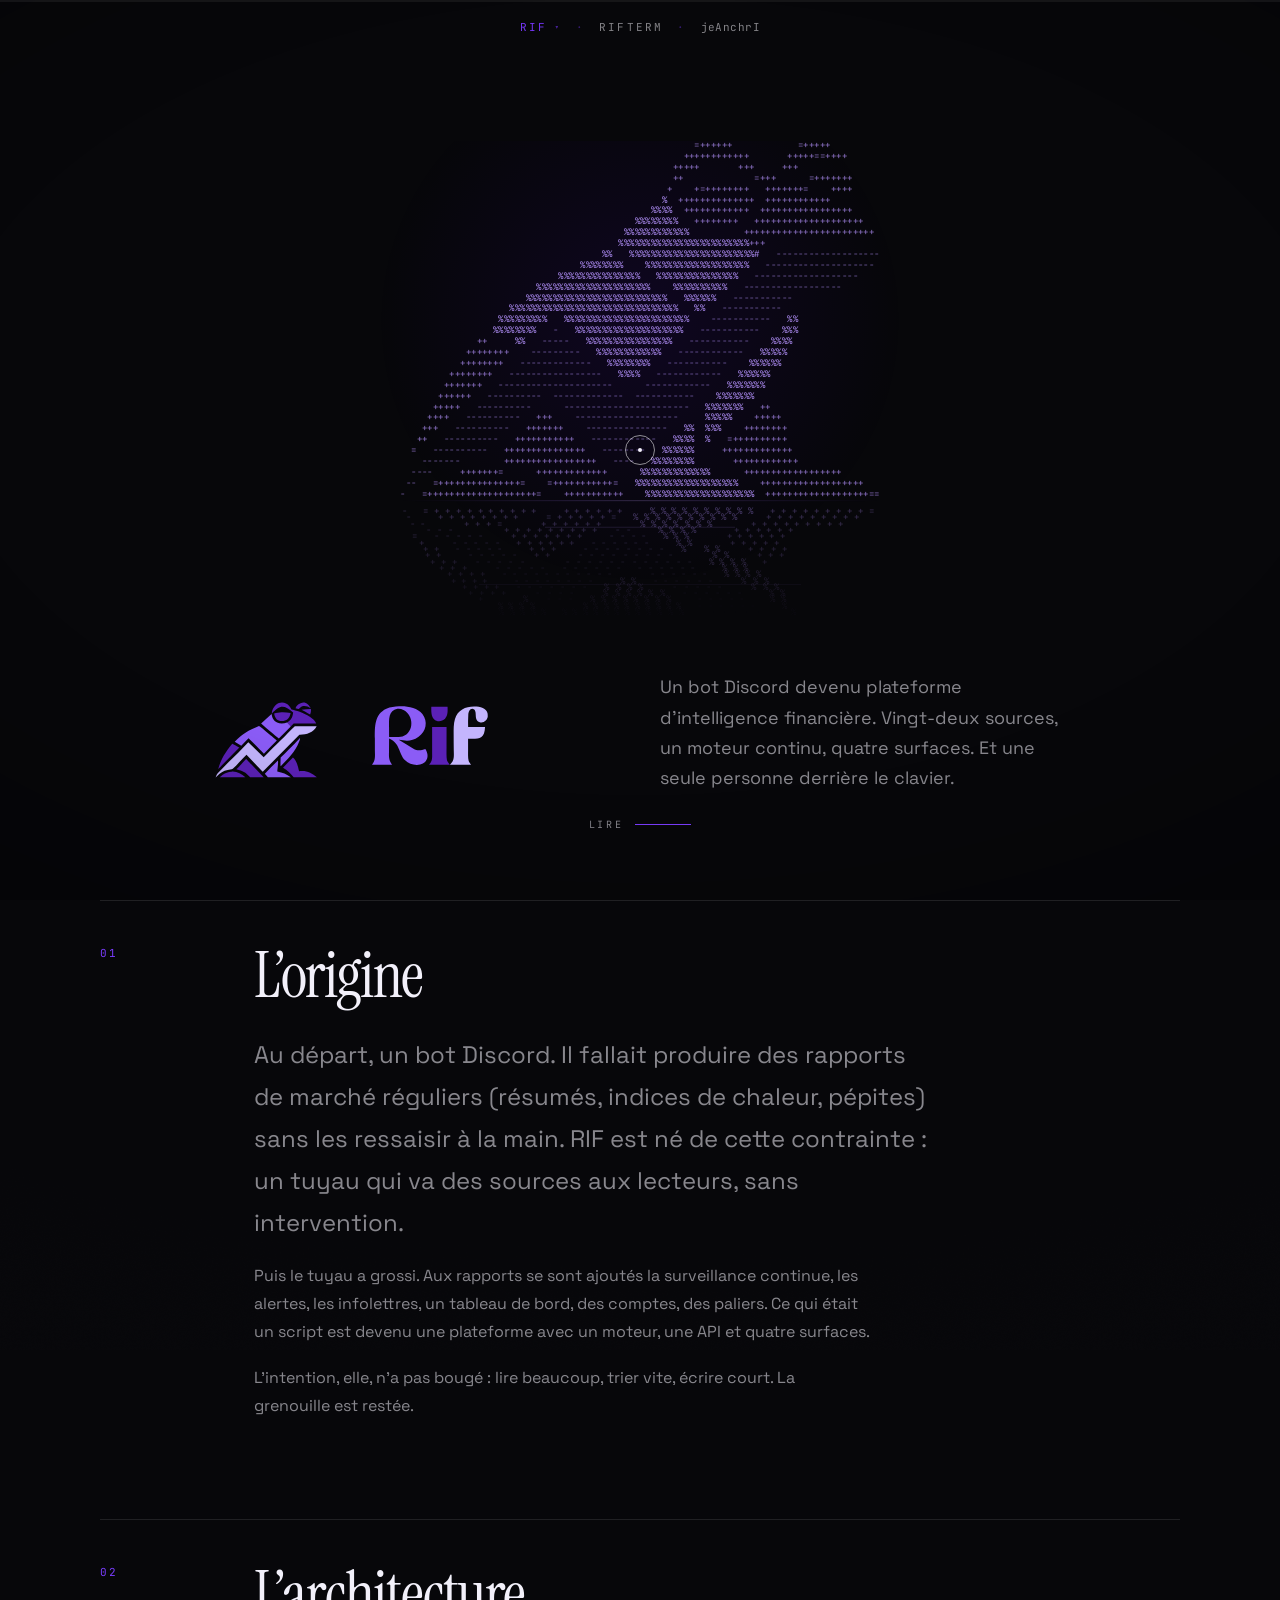
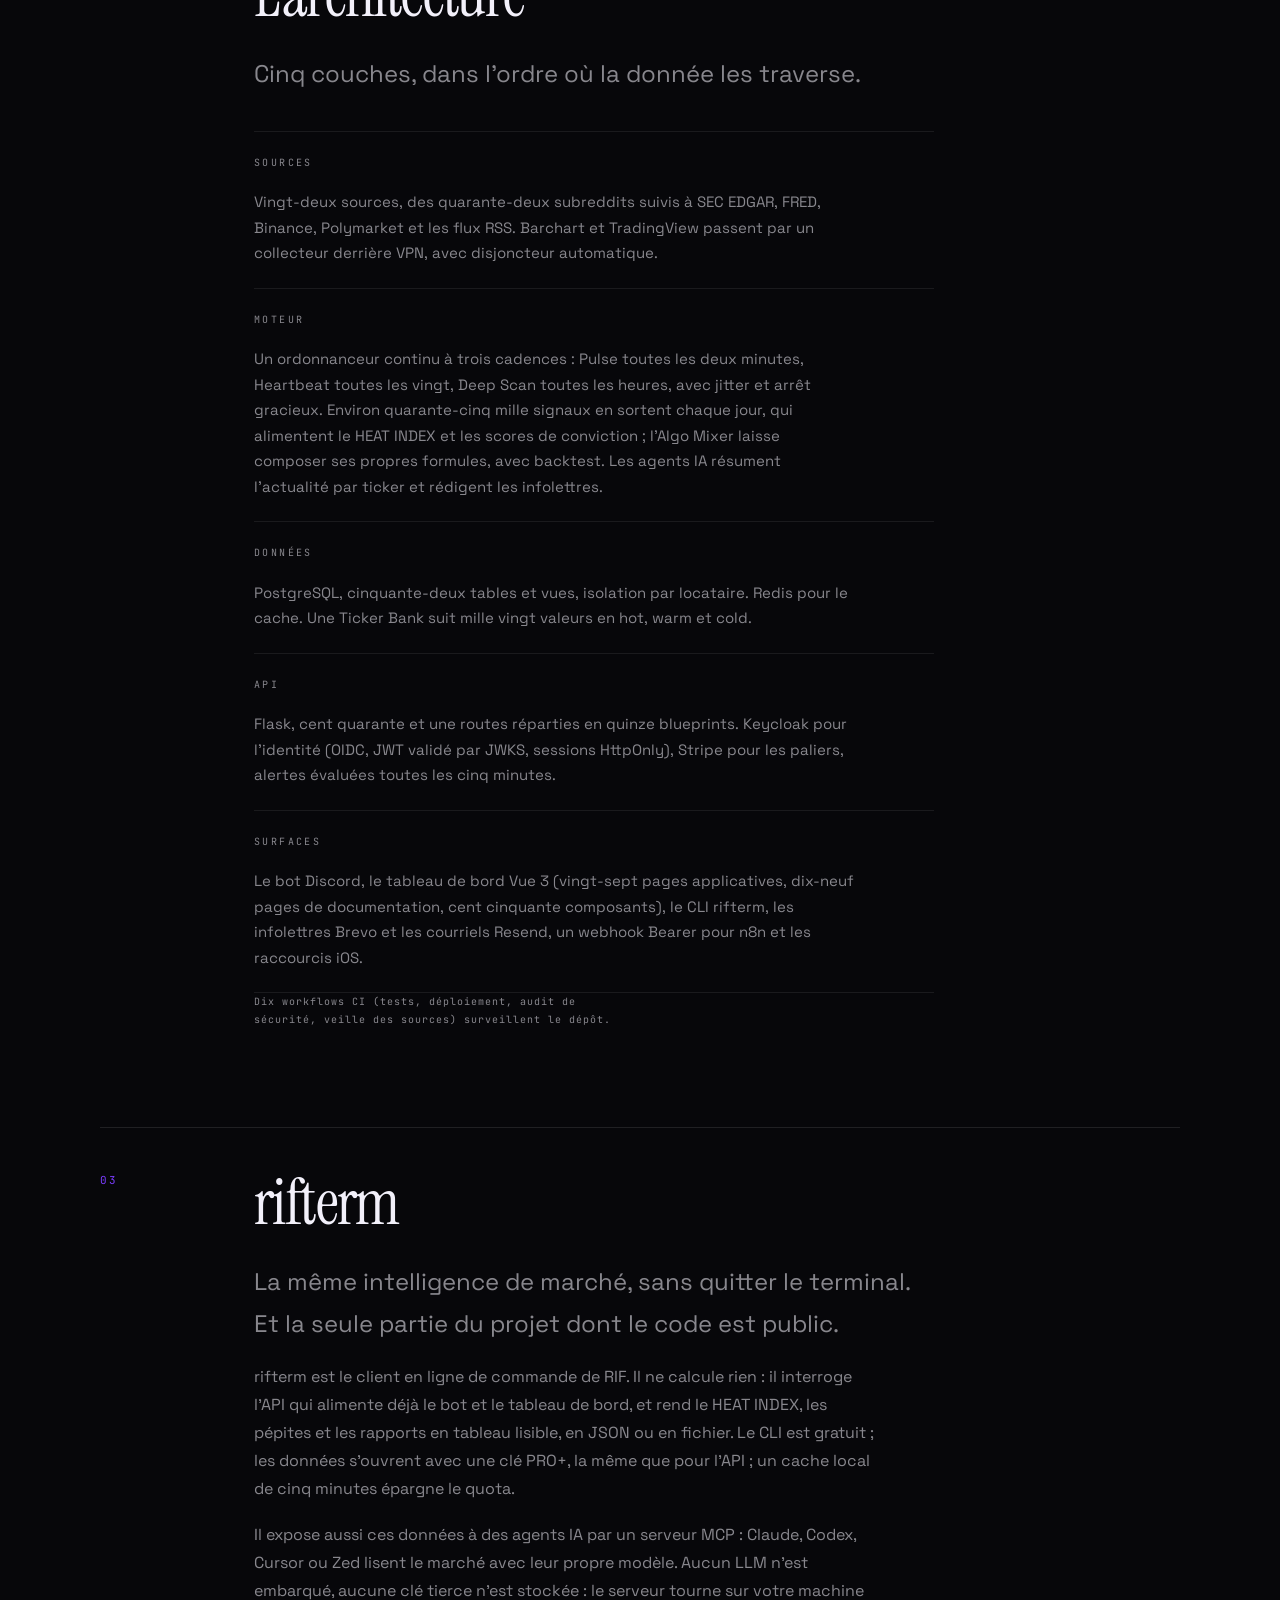
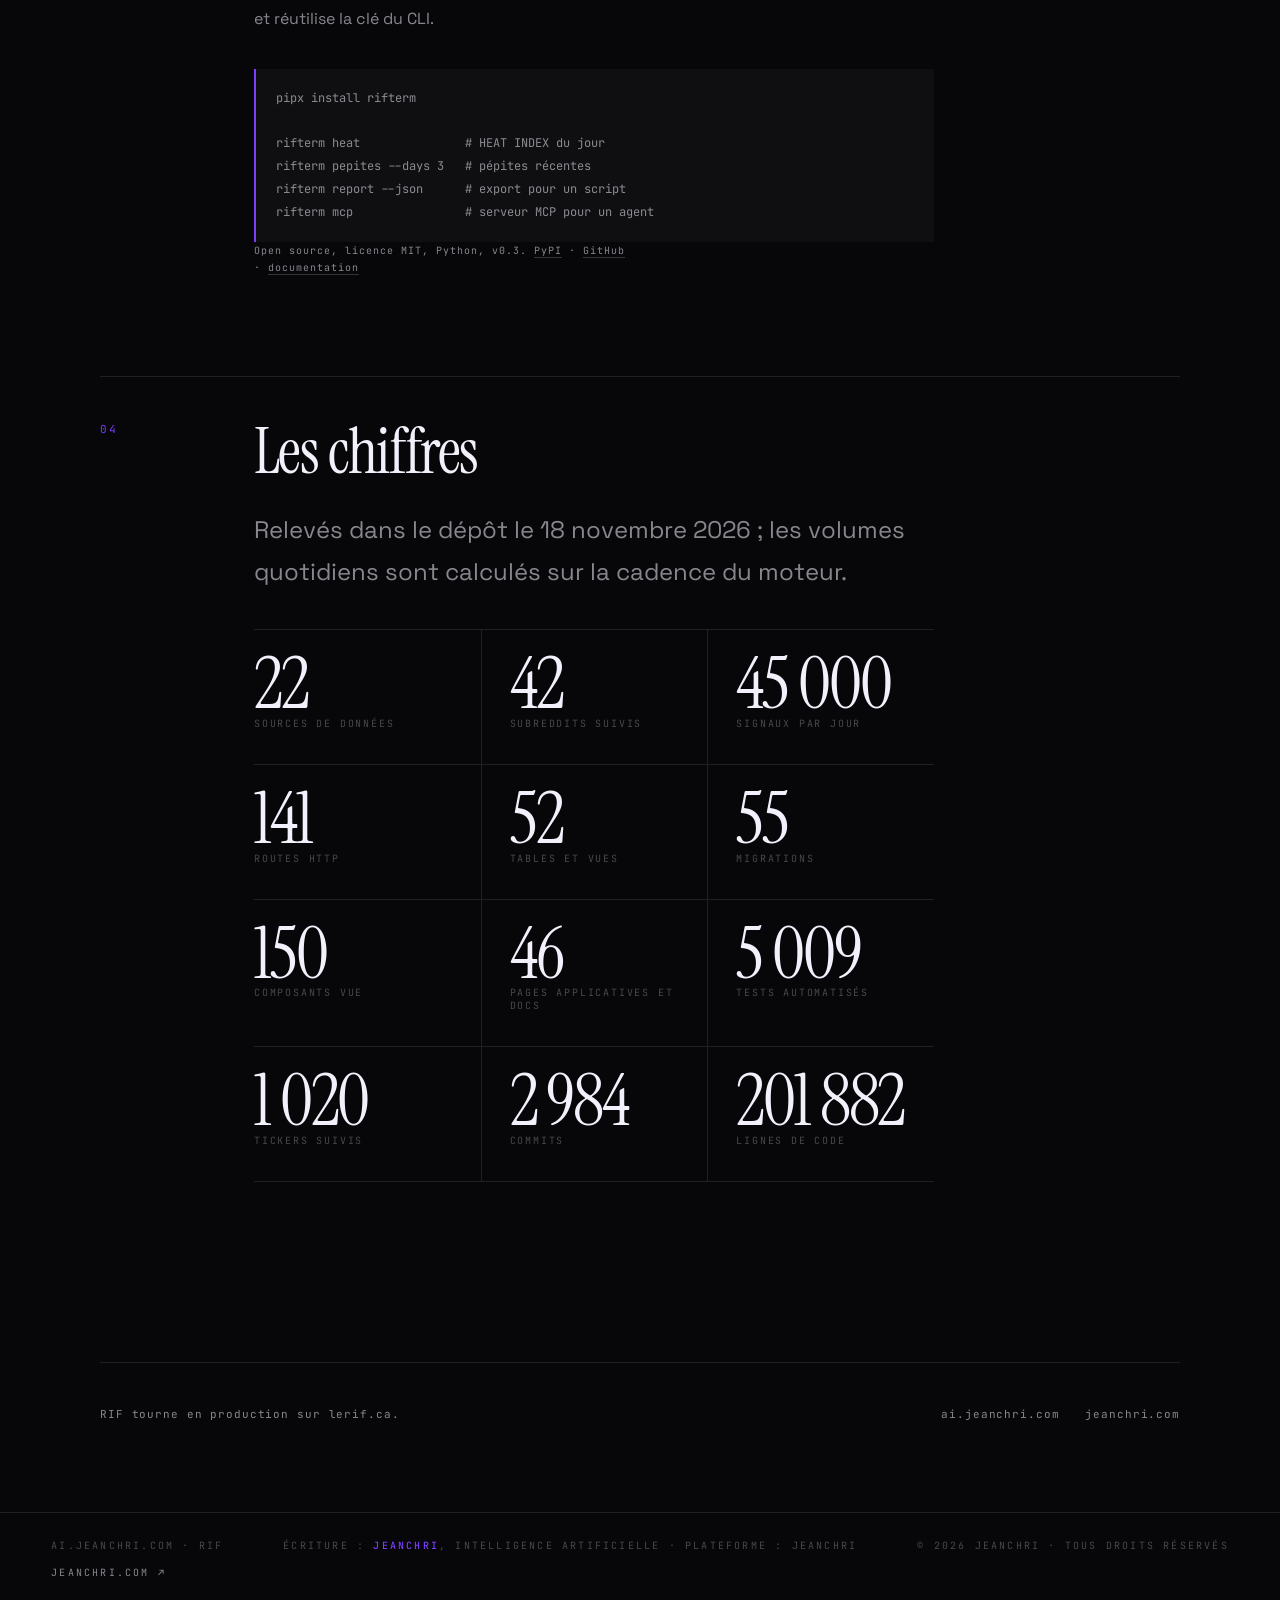
==== rif/index.html @ 730aa408 "nav : ordre RIF · rifterm · jeAnchrI Le nom passe en dernière position, à droite des deux projets. I" ====
<!DOCTYPE html>
<html lang="fr">
<head>
<meta charset="UTF-8">
<meta name="viewport" content="width=device-width, initial-scale=1">
<title>RIF · Rapport d’Intelligence Financière · jeanChri</title>
<meta name="description" content="RIF, la plateforme d’intelligence financière de jeanChri : bot Discord, API Flask, tableau de bord Vue 3 et moteur IA multi-sources. Étude de cas.">
<meta name="robots" content="noindex, nofollow">
<meta name="theme-color" content="#07070a">
<link rel="icon" type="image/jpeg" href="../images/site-icon.jpg">
<link rel="preconnect" href="https://fonts.googleapis.com">
<link rel="preconnect" href="https://fonts.gstatic.com" crossorigin>
<link href="https://fonts.googleapis.com/css2?family=Instrument+Serif:ital@0;1&family=JetBrains+Mono:wght@300;400;500&family=Space+Grotesk:wght@300;400;500;700&display=swap" rel="stylesheet">
<link rel="stylesheet" href="../assets/style.css?v=24">
<link rel="stylesheet" href="../assets/rif.css?v=3">
</head>
<body class="page-rif">

<div class="grain" aria-hidden="true"></div>
<div class="progress" aria-hidden="true"><span id="progress-bar"></span></div>
<div class="cursor" id="cursor" aria-hidden="true"><i></i></div>

<header class="bar">
	<nav class="nav" aria-label="Navigation principale">
		<div class="nav-item">
			<a href="/rif/" aria-current="page">RIF<span class="nav-chev" aria-hidden="true">▾</span></a>
			<div class="nav-menu">
				<a href="/rif/#origine">origine</a>
				<a href="/rif/#architecture">architecture</a>
				<a href="/rif/#chiffres">chiffres</a>
			</div>
		</div>
		<span class="nav-sep" aria-hidden="true">·</span>
		<a href="/rif/#rifterm">rifterm</a>
		<span class="nav-sep" aria-hidden="true">·</span>
		<a class="nav-nom" href="https://jeanchri.com/">jeAnchrI</a>
	</nav>
</header>

<main>

	<section class="rif-hero">
		<canvas id="rif-logo" width="900" height="500" aria-hidden="true"></canvas>

		<div class="rif-accroche">
			<h1 class="rif-titre">
				<img src="../images/rif-lockup.svg" alt="RIF · Rapport d’Intelligence Financière" width="978" height="363">
			</h1>
			<p class="rif-chapo">
				Un bot Discord devenu plateforme d’intelligence financière.
				Vingt-deux sources, un moteur continu, quatre surfaces. Et une
				seule personne derrière le clavier.
			</p>
		</div>

		<a class="rif-defiler" href="#origine" data-hover>
			<span>Lire</span>
			<span class="rif-trait" aria-hidden="true"></span>
		</a>
	</section>

	<section class="rif-section" id="origine">
		<p class="rif-num">01</p>
		<div class="rif-corps">
			<h2 class="rif-h2">L’origine</h2>
			<p class="rif-intro">
				Au départ, un bot Discord. Il fallait produire des rapports de
				marché réguliers (résumés, indices de chaleur, pépites) sans
				les ressaisir à la main. RIF est né de cette contrainte&nbsp;:
				un tuyau qui va des sources aux lecteurs, sans intervention.
			</p>
			<p>
				Puis le tuyau a grossi. Aux rapports se sont ajoutés la
				surveillance continue, les alertes, les infolettres, un tableau
				de bord, des comptes, des paliers. Ce qui était un script est
				devenu une plateforme avec un moteur, une API et quatre surfaces.
			</p>
			<p>
				L’intention, elle, n’a pas bougé&nbsp;: lire beaucoup, trier
				vite, écrire court. La grenouille est restée.
			</p>
		</div>
	</section>

	<section class="rif-section" id="architecture">
		<p class="rif-num">02</p>
		<div class="rif-corps">
			<h2 class="rif-h2">L’architecture</h2>
			<p class="rif-intro">
				Cinq couches, dans l’ordre où la donnée les traverse.
			</p>

			<ol class="rif-couches">
				<li>
					<p class="rif-couche-nom">Sources</p>
					<p>
						Vingt-deux sources, des quarante-deux subreddits suivis à
						SEC EDGAR, FRED, Binance, Polymarket et les flux RSS.
						Barchart et TradingView passent par un collecteur derrière
						VPN, avec disjoncteur automatique.
					</p>
				</li>
				<li>
					<p class="rif-couche-nom">Moteur</p>
					<p>
						Un ordonnanceur continu à trois cadences&nbsp;: Pulse
						toutes les deux minutes, Heartbeat toutes les vingt, Deep
						Scan toutes les heures, avec jitter et arrêt gracieux.
						Environ quarante-cinq mille signaux en sortent chaque jour,
						qui alimentent le HEAT INDEX et les scores de
						conviction&nbsp;; l’Algo Mixer laisse composer ses propres
						formules, avec backtest. Les agents IA résument l’actualité par ticker et
						rédigent les infolettres.
					</p>
				</li>
				<li>
					<p class="rif-couche-nom">Données</p>
					<p>
						PostgreSQL, cinquante-deux tables et vues, isolation par
						locataire. Redis pour le cache. Une Ticker Bank suit mille
						vingt valeurs en hot, warm et cold.
					</p>
				</li>
				<li>
					<p class="rif-couche-nom">API</p>
					<p>
						Flask, cent quarante et une routes réparties en quinze
						blueprints. Keycloak pour l’identité (OIDC, JWT validé par
						JWKS, sessions HttpOnly), Stripe pour les paliers, alertes
						évaluées toutes les cinq minutes.
					</p>
				</li>
				<li>
					<p class="rif-couche-nom">Surfaces</p>
					<p>
						Le bot Discord, le tableau de bord Vue 3 (vingt-sept pages
						applicatives, dix-neuf pages de documentation, cent
						cinquante composants), le CLI rifterm, les infolettres
						Brevo et les courriels Resend, un webhook Bearer pour n8n
						et les raccourcis iOS.
					</p>
				</li>
			</ol>

			<p class="rif-apres">
				Dix workflows CI (tests, déploiement, audit de sécurité, veille
				des sources) surveillent le dépôt.
			</p>
		</div>
	</section>

	<section class="rif-section" id="rifterm">
		<p class="rif-num">03</p>
		<div class="rif-corps">
			<h2 class="rif-h2">rifterm</h2>
			<p class="rif-intro">
				La même intelligence de marché, sans quitter le terminal. Et la
				seule partie du projet dont le code est public.
			</p>
			<p>
				rifterm est le client en ligne de commande de RIF. Il ne calcule
				rien&nbsp;: il interroge l’API qui alimente déjà le bot et le
				tableau de bord, et rend le HEAT INDEX, les pépites et les
				rapports en tableau lisible, en JSON ou en fichier. Le CLI est
				gratuit&nbsp;; les données s’ouvrent avec une clé PRO+, la même
				que pour l’API&nbsp;; un cache local de cinq minutes épargne le
				quota.
			</p>
			<p>
				Il expose aussi ces données à des agents IA par un serveur
				MCP&nbsp;: Claude, Codex, Cursor ou Zed lisent le marché avec
				leur propre modèle. Aucun LLM n’est embarqué, aucune clé tierce
				n’est stockée&nbsp;: le serveur tourne sur votre machine et
				réutilise la clé du CLI.
			</p>
			<pre class="rif-term"><code>pipx install rifterm

rifterm heat               # HEAT INDEX du jour
rifterm pepites --days 3   # pépites récentes
rifterm report --json      # export pour un script
rifterm mcp                # serveur MCP pour un agent</code></pre>
			<p class="rif-apres">
				Open source, licence MIT, Python, v0.3.
				<a href="https://pypi.org/project/rifterm/" target="_blank" rel="noopener" data-hover>PyPI</a>
				· <a href="https://github.com/soloofboom/rifterm" target="_blank" rel="noopener" data-hover>GitHub</a>
				· <a href="https://lerif.ca/rifterm" target="_blank" rel="noopener" data-hover>documentation</a>
			</p>
		</div>
	</section>

	<section class="rif-section" id="chiffres">
		<p class="rif-num">04</p>
		<div class="rif-corps">
			<h2 class="rif-h2">Les chiffres</h2>
			<p class="rif-intro">
				Relevés dans le dépôt le 18 novembre 2026&nbsp;; les volumes
				quotidiens sont calculés sur la cadence du moteur.
			</p>

			<dl class="rif-chiffres">
				<div><dt>sources de données</dt><dd>22</dd></div>
				<div><dt>subreddits suivis</dt><dd>42</dd></div>
				<div><dt>signaux par jour</dt><dd>45&nbsp;000</dd></div>
				<div><dt>routes HTTP</dt><dd>141</dd></div>
				<div><dt>tables et vues</dt><dd>52</dd></div>
				<div><dt>migrations</dt><dd>55</dd></div>
				<div><dt>composants Vue</dt><dd>150</dd></div>
				<div><dt>pages applicatives et docs</dt><dd>46</dd></div>
				<div><dt>tests automatisés</dt><dd>5&nbsp;009</dd></div>
				<div><dt>tickers suivis</dt><dd>1&nbsp;020</dd></div>
				<div><dt>commits</dt><dd>2&nbsp;984</dd></div>
				<div><dt>lignes de code</dt><dd>201&nbsp;882</dd></div>
			</dl>
		</div>
	</section>

	<section class="rif-fin">
		<p>
			RIF tourne en production sur
			<a href="https://lerif.ca/" target="_blank" rel="noopener" data-hover>lerif.ca</a>.
		</p>
		<p class="rif-fin-liens">
			<a href="../" data-hover>ai.jeanchri.com</a>
			<a href="https://jeanchri.com/" data-hover>jeanchri.com</a>
		</p>
	</section>

</main>

<footer class="pied">
	<p>ai.jeanchri.com · rif</p>
	<p class="colophon">Écriture&nbsp;: <b>jeAnchrI</b>, intelligence artificielle · Plateforme&nbsp;: jeanChri</p>
	<p>© <span id="annee">2026</span> jeanChri · tous droits réservés</p>
	<a href="https://jeanchri.com/" data-hover>jeanchri.com ↗</a>
</footer>

<script src="../assets/rif.js?v=2"></script>
</body>
</html>
---- assets/style.css ----
/* ai.jeanchri.com : feuille de style unique
   Palette : noir froid + violet de marque (#5500e8 éclairci pour l'écran) */

:root {
	--noir: #07070a;
	--noir-2: #0c0c11;
	--encre: #f2f0fa;
	--voile: rgba(242, 240, 250, .55);
	--voile-2: rgba(242, 240, 250, .28);
	--accent: #7b3dff;
	--accent-sourd: #5500e8;
	--serif: "Instrument Serif", Georgia, "Times New Roman", serif;
	--grotesk: "Space Grotesk", system-ui, -apple-system, "Segoe UI", sans-serif;
	--mono: "JetBrains Mono", ui-monospace, "SF Mono", Menlo, monospace;
	--marge: clamp(18px, 4vw, 64px);
}

*, *::before, *::after { box-sizing: border-box; }

html { scroll-behavior: smooth; }

body {
	margin: 0;
	background: var(--noir);
	color: var(--encre);
	font-family: var(--grotesk);
	font-weight: 400;
	-webkit-font-smoothing: antialiased;
	overflow-x: hidden;
}

body.verrou { overflow: hidden; }

a { color: inherit; text-decoration: none; }

img { display: block; max-width: 100%; }

::selection { background: var(--accent-sourd); color: #fff; }

/* ---------- texture + barre de progression ---------- */

.grain {
	position: fixed;
	inset: -50%;
	z-index: 90;
	pointer-events: none;
	opacity: .055;
	mix-blend-mode: overlay;
	mask-image: radial-gradient(120% 110% at 50% 45%, transparent 38%, #000 100%);
	-webkit-mask-image: radial-gradient(120% 110% at 50% 45%, transparent 38%, #000 100%);
	background-image: url("data:image/svg+xml,%3Csvg xmlns='http://www.w3.org/2000/svg' width='220' height='220'%3E%3Cfilter id='n'%3E%3CfeTurbulence type='fractalNoise' baseFrequency='.82' numOctaves='3'/%3E%3C/filter%3E%3Crect width='220' height='220' filter='url(%23n)'/%3E%3C/svg%3E");
	animation: grain 6s steps(6) infinite;
}

@keyframes grain {
	0%, 100% { transform: translate(0, 0); }
	20% { transform: translate(-2%, 1.5%); }
	40% { transform: translate(1.5%, -2%); }
	60% { transform: translate(-1%, -1%); }
	80% { transform: translate(2%, 1%); }
}

body::after {
	content: "";
	position: fixed;
	inset: 0;
	z-index: 70;
	pointer-events: none;
	background: radial-gradient(118% 96% at 50% 44%, transparent 46%, rgba(0, 0, 0, .52) 100%);
}

.progress {
	position: fixed;
	top: 0; left: 0; right: 0;
	height: 2px;
	z-index: 95;
	background: rgba(255, 255, 255, .06);
}

.progress span {
	display: block;
	height: 100%;
	width: 0;
	background: linear-gradient(90deg, var(--accent-sourd), var(--accent));
}

/* ---------- curseur ---------- */

.cursor {
	position: fixed;
	top: 0; left: 0;
	width: 30px; height: 30px;
	margin: -15px 0 0 -15px;
	border: 1px solid rgba(255, 255, 255, .55);
	border-radius: 50%;
	z-index: 120;
	pointer-events: none;
	transition: width .25s ease, height .25s ease, margin .25s ease, background-color .25s ease, border-color .25s ease;
	will-change: transform;
}

.cursor i {
	position: absolute;
	top: 50%; left: 50%;
	width: 4px; height: 4px;
	margin: -2px 0 0 -2px;
	border-radius: 50%;
	background: var(--encre);
}

body.cursor-actif .cursor {
	width: 54px; height: 54px;
	margin: -27px 0 0 -27px;
	background: rgba(123, 61, 255, .18);
	border-color: var(--accent);
}

@media (hover: none), (pointer: coarse) {
	.cursor { display: none; }
}

/* ---------- cadre de détection (le curseur qui reconnaît) ---------- */

.cadre {
	position: fixed;
	left: 0; top: 0;
	z-index: 105;
	pointer-events: none;
	width: 0; height: 0;
	opacity: 0;
	transform: scale(1.015);
	transition: opacity .22s ease, transform .4s cubic-bezier(.2, .8, .2, 1), left .3s cubic-bezier(.2, .8, .2, 1), top .3s cubic-bezier(.2, .8, .2, 1), width .3s cubic-bezier(.2, .8, .2, 1), height .3s cubic-bezier(.2, .8, .2, 1);
}

.cadre.actif { opacity: 1; transform: scale(1); }

.cadre i {
	position: absolute;
	width: 11px; height: 11px;
	border: 1px solid rgba(123, 61, 255, .95);
}

.cadre.actif {
	background: linear-gradient(180deg, rgba(123, 61, 255, .05), rgba(123, 61, 255, .015));
}

.cadre i:nth-child(1) { top: 0; left: 0; border-right: 0; border-bottom: 0; }
.cadre i:nth-child(2) { top: 0; right: 0; border-left: 0; border-bottom: 0; }
.cadre i:nth-child(3) { bottom: 0; left: 0; border-right: 0; border-top: 0; }
.cadre i:nth-child(4) { bottom: 0; right: 0; border-left: 0; border-top: 0; }

@media (hover: none), (pointer: coarse) {
	.cadre { display: none; }
}

/* ---------- intro ---------- */

.intro {
	position: fixed;
	inset: 0;
	z-index: 200;
	background: var(--noir);
	display: flex;
	align-items: center;
	justify-content: center;
	flex-direction: column;
	gap: 22px;
	transition: transform 1.05s cubic-bezier(.7, 0, .15, 1);
}

.intro.sortie { transform: translate3d(0, -101%, 0); }

.intro-mark {
	font-family: var(--serif);
	font-size: clamp(38px, 7vw, 92px);
	letter-spacing: -.01em;
	opacity: 0;
	animation: apparait 1.1s .1s forwards cubic-bezier(.2, .8, .2, 1);
}

.intro-sous {
	margin: -14px 0 0;
	font-size: 10px;
	letter-spacing: .32em;
	text-transform: uppercase;
	color: var(--voile-2);
}

.intro-count {
	font-size: 11px;
	letter-spacing: .34em;
	color: var(--voile);
}

.intro-line {
	width: 120px; height: 1px;
	background: linear-gradient(90deg, transparent, var(--accent), transparent);
}

@keyframes apparait {
	from { opacity: 0; transform: translateY(14px); }
	to { opacity: 1; transform: none; }
}

/* ---------- entête ---------- */

.bar {
	position: fixed;
	top: 0; left: 0; right: 0;
	z-index: 80;
	display: flex;
	align-items: center;
	justify-content: center;
	gap: clamp(20px, 4vw, 56px);
	padding: 20px var(--marge);
	mix-blend-mode: difference;
}

.nav {
	display: flex;
	align-items: center;
	justify-content: center;
	gap: clamp(12px, 2vw, 22px);
	font-family: var(--mono);
	font-size: 11px;
	letter-spacing: .2em;
	text-transform: uppercase;
}

.nav a {
	color: var(--voile);
	transition: color .25s;
}

.nav-nom {
	text-transform: none;
	letter-spacing: .04em;
}

.nav a:hover,
.nav a[aria-current="page"] {
	color: var(--accent);
}

.nav-sep {
	margin: 0 -8px;
	color: var(--accent);
	opacity: .45;
}

.nav-item { position: relative; }

.nav-chev {
	margin-left: 6px;
	font-size: .85em;
	opacity: .6;
}

.nav-menu {
	position: absolute;
	top: 100%;
	left: 50%;
	transform: translate(-50%, -6px);
	display: flex;
	flex-direction: column;
	gap: 10px;
	padding: 18px 18px 16px;
	background: rgba(7, 7, 10, .94);
	border: 1px solid rgba(255, 255, 255, .16);
	backdrop-filter: blur(14px);
	-webkit-backdrop-filter: blur(14px);
	opacity: 0;
	visibility: hidden;
	transition: opacity .18s, transform .18s, visibility .18s;
}

.nav-item:hover .nav-menu,
.nav-item:focus-within .nav-menu {
	opacity: 1;
	visibility: visible;
	transform: translate(-50%, 0);
}

@media (hover: none) {
	.nav-chev { display: none; }
}

/* ---------- hero ---------- */

.hero {
	position: relative;
	min-height: 100svh;
	display: flex;
	flex-direction: column;
	justify-content: flex-end;
	padding: clamp(96px, 14vh, 180px) var(--marge) clamp(28px, 5vh, 56px);
	overflow: hidden;
}

.hero::after {
	content: "";
	position: absolute;
	inset: -6%;
	background:
		radial-gradient(70% 60% at 78% 18%, rgba(85, 0, 232, .26), transparent 62%),
		radial-gradient(50% 50% at 8% 92%, rgba(123, 61, 255, .14), transparent 70%);
	pointer-events: none;
	animation: souffle 13s ease-in-out infinite alternate;
}

@keyframes souffle {
	from { opacity: .55; transform: scale(1); }
	to { opacity: 1; transform: scale(1.06); }
}

#portrait {
	position: absolute;
	top: 0; right: 0;
	width: min(58vw, 760px);
	height: 100%;
	z-index: 0;
	opacity: .5;
	mask-image: linear-gradient(90deg, transparent 0%, #000 11%, #000 89%, transparent 100%);
	-webkit-mask-image: linear-gradient(90deg, transparent 0%, #000 11%, #000 89%, transparent 100%);
}

.portrait-note {
	position: absolute;
	z-index: 2;
	right: calc(var(--marge) * .35);
	top: 50%;
	transform: translateY(-50%);
	margin: 0;
	writing-mode: vertical-rl;
	font-size: 10px;
	letter-spacing: .22em;
	text-transform: uppercase;
	color: rgba(242, 240, 250, .42);
	pointer-events: none;
}

@media (max-width: 1100px) {
	.portrait-note { display: none; }
}

@media (max-width: 900px) {
	#portrait {
		width: 100%;
		opacity: .30;
		mask-image: radial-gradient(80% 70% at 60% 40%, #000 20%, transparent 78%);
		-webkit-mask-image: radial-gradient(80% 70% at 60% 40%, #000 20%, transparent 78%);
	}
}

.hero-tete {
	position: relative;
	z-index: 2;
	margin: 0 0 auto;
	display: flex;
	align-items: center;
	gap: 18px;
	flex-wrap: wrap;
}

.memoire {
	margin: 0 0 0 auto;
	font-family: var(--mono);
	font-size: 10px;
	letter-spacing: .08em;
	color: rgba(242, 240, 250, .42);
}

.memoire::before {
	content: "";
	display: inline-block;
	width: 5px; height: 5px;
	margin-right: 9px;
	border-radius: 50%;
	background: var(--accent);
	vertical-align: middle;
	animation: pulse 3.2s infinite ease-in-out;
}

@media (max-width: 640px) {
	.memoire { margin: 0; flex-basis: 100%; }
}

.kicker {
	font-family: var(--mono);
	position: relative;
	z-index: 2;
	margin: 0;
	display: flex;
	gap: 12px;
	align-items: center;
	font-size: 10px;
	letter-spacing: .3em;
	text-transform: uppercase;
	color: var(--voile);
}

.kicker span {
	font-family: var(--mono);
	font-size: 10px;
	padding: 4px 8px;
	border: 1px solid rgba(255, 255, 255, .16);
	border-radius: 999px;
	color: var(--accent);
	letter-spacing: .1em;
}

.titre {
	position: relative;
	z-index: 2;
	margin: 0;
	font-family: var(--serif);
	font-weight: 400;
	font-size: clamp(56px, 12.5vw, 210px);
	line-height: .84;
	letter-spacing: -.035em;
	margin-bottom: clamp(8px, 1.8vh, 20px);
}

.titre .ligne { display: block; }

.titre em { font-style: italic; }

.titre .creux {
	color: transparent;
	-webkit-text-stroke: 1px rgba(242, 240, 250, .5);
}

.ligne {
	transform: translateY(28px);
	opacity: 0;
	transition: transform 1.1s cubic-bezier(.2, .8, .2, 1), opacity 1.1s ease;
}

.pret .ligne { transform: none; opacity: 1; }
.pret .ligne:nth-child(2) { transition-delay: .1s; }
.pret .ligne:nth-child(3) { transition-delay: .2s; }

.hero-bas {
	position: relative;
	z-index: 2;
	display: flex;
	align-items: flex-end;
	justify-content: space-between;
	gap: 32px;
	margin-top: clamp(26px, 4vh, 48px);
	padding-top: 20px;
	border-top: 1px solid rgba(255, 255, 255, .1);
}

.chapo {
	margin: 0;
	max-width: 42ch;
	font-size: clamp(13px, 1.15vw, 15px);
	line-height: 1.75;
	color: var(--voile);
	font-weight: 300;
}

.chapo em { font-style: italic; color: var(--encre); }

.defiler {
	font-family: var(--mono);
	display: inline-flex;
	align-items: center;
	gap: 12px;
	font-size: 10px;
	letter-spacing: .28em;
	text-transform: uppercase;
	white-space: nowrap;
	color: var(--voile);
}

.defiler-trait {
	display: block;
	width: 46px; height: 1px;
	background: var(--voile-2);
	position: relative;
	overflow: hidden;
}

.defiler-trait::after {
	content: "";
	position: absolute;
	inset: 0;
	background: var(--accent);
	transform: translateX(-100%);
	animation: glisse 2.4s infinite cubic-bezier(.6, 0, .3, 1);
}

@keyframes glisse {
	0% { transform: translateX(-100%); }
	55%, 100% { transform: translateX(100%); }
}

/* ---------- manifeste / alibi ---------- */

.alibi {
	padding: clamp(70px, 13vh, 160px) var(--marge) clamp(90px, 15vh, 180px);
	position: relative;
}

.alibi::before {
	content: "";
	position: absolute;
	left: 0; right: 0; top: 0;
	height: 1px;
	background: linear-gradient(90deg, transparent, rgba(123, 61, 255, .5), transparent);
}

.alibi-grille {
	display: grid;
	grid-template-columns: minmax(0, 1.15fr) minmax(0, .85fr);
	gap: clamp(28px, 6vw, 90px);
	margin-top: clamp(30px, 5vh, 60px);
	align-items: start;
}

.alibi-titre {
	margin: 0;
	font-family: var(--serif);
	font-weight: 400;
	font-size: clamp(34px, 5.2vw, 78px);
	line-height: .94;
	letter-spacing: -.03em;
}

.alibi-titre em {
	font-style: italic;
	color: transparent;
	-webkit-text-stroke: 1px rgba(242, 240, 250, .55);
}

.alibi-texte p {
	margin: 0 0 1.15em;
	font-size: clamp(14px, 1.05vw, 16px);
	line-height: 1.8;
	font-weight: 300;
	color: rgba(242, 240, 250, .72);
}

.alibi-texte p:first-child {
	color: var(--encre);
	font-size: clamp(15px, 1.15vw, 17px);
}

.alibi-signature {
	margin-top: 26px !important;
	font-family: var(--serif);
	font-style: italic;
	font-size: clamp(19px, 1.8vw, 26px) !important;
	color: var(--voile) !important;
	letter-spacing: -.01em;
}

.alibi-citation {
	margin: clamp(46px, 8vh, 100px) 0 0;
	padding: 0;
	font-family: var(--serif);
	font-size: clamp(24px, 4.2vw, 62px);
	line-height: 1.02;
	letter-spacing: -.028em;
	text-indent: -.03em;
}

.alibi-citation em { font-style: italic; color: var(--accent); }

.fiche {
	display: grid;
	grid-template-columns: repeat(5, minmax(0, 1fr));
	gap: 20px 28px;
	margin: clamp(42px, 7vh, 92px) 0 0;
	padding-top: 22px;
	border-top: 1px solid rgba(255, 255, 255, .1);
}

.fiche dt {
	font-family: var(--mono);
	font-weight: 300;
	font-size: 9px;
	letter-spacing: .26em;
	text-transform: uppercase;
	color: var(--voile-2);
	margin-bottom: 8px;
}

.fiche dd {
	margin: 0;
	font-family: var(--serif);
	font-size: clamp(16px, 1.35vw, 21px);
	line-height: 1.2;
	color: var(--encre);
}

.fiche .en-cours::before {
	content: "";
	display: inline-block;
	width: 6px; height: 6px;
	border-radius: 50%;
	background: var(--accent);
	margin-right: 8px;
	vertical-align: middle;
	animation: pulse 2.6s infinite ease-in-out;
}

@keyframes pulse {
	0%, 100% { opacity: 1; box-shadow: 0 0 0 0 rgba(123, 61, 255, .55); }
	50% { opacity: .45; box-shadow: 0 0 0 7px rgba(123, 61, 255, 0); }
}

@media (max-width: 900px) {
	.alibi-grille { grid-template-columns: 1fr; }
	.fiche { grid-template-columns: repeat(2, minmax(0, 1fr)); }
}

@media (max-width: 640px) {
	.fiche { grid-template-columns: 1fr; gap: 16px; }
	.fiche div { display: flex; gap: 14px; align-items: baseline; }
	.fiche dt { margin: 0; min-width: 74px; }
}

/* ---------- galerie horizontale ---------- */

.galerie {
	position: relative;
	background: linear-gradient(180deg, var(--noir) 0%, #05050a 100%);
}

.galerie-rail {
	position: sticky;
	top: 0;
	display: flex;
	align-items: center;
	gap: clamp(16px, 2vw, 34px);
	height: 100svh;
	padding: 0 var(--marge);
	will-change: transform;
}

.vue { margin: 0; flex: 0 0 auto; width: min(58vw, 640px); }

.vue-img {
	position: relative;
	overflow: hidden;
	aspect-ratio: 4 / 3;
	background: #101017;
	border: 1px solid rgba(255, 255, 255, .07);
}

.vue-img img {
	width: 100%; height: 100%;
	object-fit: cover;
	filter: saturate(.82) contrast(1.06) brightness(.9);
	transform: scale(1.14);
	transition: transform 1.2s cubic-bezier(.2, .8, .2, 1), filter .6s ease;
}

.vue:hover .vue-img img { transform: scale(1.02); filter: saturate(1) contrast(1.02) brightness(1); }

.vue figcaption {
	display: flex;
	gap: 12px;
	align-items: baseline;
	margin-top: 14px;
	font-family: var(--serif);
	font-size: clamp(20px, 2vw, 30px);
	color: var(--encre);
}

.vue figcaption b {
	font-family: var(--mono);
	font-size: 10px;
	font-weight: 400;
	letter-spacing: .2em;
	color: var(--accent);
}

.vue-fin {
	width: min(46vw, 460px);
	display: flex;
	flex-direction: column;
	gap: 26px;
	align-items: flex-start;
}

.vue-fin p {
	margin: 0;
	font-family: var(--serif);
	font-size: clamp(30px, 4vw, 66px);
	line-height: .95;
	letter-spacing: -.02em;
}

.vue-fin a {
	display: inline-flex;
	align-items: center;
	gap: 10px;
	font-size: 11px;
	letter-spacing: .22em;
	text-transform: uppercase;
	padding: 13px 20px;
	border: 1px solid rgba(255, 255, 255, .2);
	border-radius: 999px;
	transition: background-color .35s ease, border-color .35s ease;
}

.vue-fin a:hover { background: var(--accent-sourd); border-color: var(--accent-sourd); }

.vue-fin svg { width: 13px; height: 13px; fill: none; stroke: currentColor; stroke-width: 1.6; }

.vue-intro {
	width: min(34vw, 380px);
	display: flex;
	flex-direction: column;
	gap: 18px;
	padding-right: clamp(20px, 4vw, 60px);
}

.vue-intro .kicker { margin: 0; }

.vue-intro-titre {
	margin: 0;
	font-family: var(--serif);
	font-size: clamp(26px, 3vw, 44px);
	line-height: .98;
	letter-spacing: -.02em;
}

.vue-intro-titre em { font-style: italic; color: var(--voile); }

.vue-intro-note {
	font-family: var(--mono);
	margin: 0;
	font-size: 10px;
	letter-spacing: .22em;
	text-transform: uppercase;
	color: var(--voile-2);
}

.vue-intro::after {
	content: "→";
	font-size: 20px;
	color: var(--accent);
	margin-top: 8px;
}

/* mobile : galerie verticale */
@media (max-width: 900px) {
	.galerie-rail {
		position: static;
		flex-direction: column;
		height: auto;
		padding: clamp(60px, 12vh, 100px) var(--marge);
		gap: 42px;
	}
	.vue, .vue-fin { width: 100%; }
}

/* ---------- portes ---------- */

.portes {
	padding: clamp(80px, 14vh, 170px) var(--marge) clamp(60px, 10vh, 120px);
}

.portes ul {
	list-style: none;
	margin: 34px 0 0;
	padding: 0;
	border-top: 1px solid rgba(255, 255, 255, .1);
}

.portes li { border-bottom: 1px solid rgba(255, 255, 255, .1); }

.portes a {
	position: relative;
	display: grid;
	grid-template-columns: 78px 1fr auto;
	align-items: center;
	gap: 20px;
	padding: clamp(18px, 2.6vw, 34px) 4px;
	transition: padding-left .5s cubic-bezier(.2, .8, .2, 1), color .4s ease;
}

.portes a::before {
	content: "";
	position: absolute;
	inset: 0;
	background: linear-gradient(90deg, rgba(85, 0, 232, .22), rgba(123, 61, 255, .02));
	transform: scaleY(0);
	transform-origin: bottom;
	transition: transform .55s cubic-bezier(.2, .8, .2, 1);
	z-index: -1;
}

.portes a:hover { padding-left: 18px; }

.portes a:hover::before { transform: scaleY(1); }

.portes .num {
	font-family: var(--mono);
	font-size: 10px;
	letter-spacing: .22em;
	color: var(--accent);
}

.portes .nom {
	font-family: var(--serif);
	font-size: clamp(30px, 5.4vw, 76px);
	line-height: 1;
	letter-spacing: -.03em;
}

.portes .nom em { font-style: italic; color: var(--voile); }

.portes .flèche {
	font-size: clamp(18px, 2vw, 28px);
	color: var(--voile-2);
	transition: transform .5s cubic-bezier(.2, .8, .2, 1), color .4s ease;
}

.portes a:hover .flèche { transform: translateX(10px); color: var(--accent); }

/* aperçu flottant */
.apercu {
	position: fixed;
	top: 0; left: 0;
	width: 220px; height: 150px;
	z-index: 110;
	pointer-events: none;
	overflow: hidden;
	opacity: 0;
	transform: translate(-50%, -50%) scale(.86);
	transition: opacity .35s ease, transform .45s cubic-bezier(.2, .8, .2, 1);
	box-shadow: 0 24px 60px rgba(0, 0, 0, .65);
}

.apercu.visible { opacity: 1; }

.apercu img { width: 100%; height: 100%; object-fit: cover; }

@media (hover: none), (pointer: coarse) {
	.apercu { display: none; }
}

/* ---------- pied ---------- */

.pied {
	font-family: var(--mono);
	display: flex;
	flex-wrap: wrap;
	gap: 14px 32px;
	align-items: center;
	justify-content: space-between;
	padding: 26px var(--marge) 34px;
	border-top: 1px solid rgba(255, 255, 255, .1);
	font-size: 10px;
	letter-spacing: .22em;
	text-transform: uppercase;
	color: var(--voile-2);
}

.pied p { margin: 0; }

.pied .colophon { color: var(--voile-2); }
.pied .colophon b { font-weight: 500; color: var(--accent); }

@media (max-width: 900px) {
	.pied .colophon { flex-basis: 100%; order: 3; }
}

.pied a { color: var(--voile); border-bottom: 1px solid transparent; transition: border-color .3s, color .3s; }
.pied a:hover { color: var(--accent); border-color: var(--accent); }

/* ---------- petits écrans ---------- */

@media (max-width: 640px) {
	.bar { padding: 16px var(--marge); }
	.titre { font-size: clamp(44px, 16.5vw, 120px); line-height: .88; }

	.hero { padding-top: 96px; }

	.hero-bas {
		flex-direction: column;
		align-items: flex-start;
		gap: 20px;
	}

	.chapo { font-size: 14px; }

	.portes a { grid-template-columns: 56px 1fr auto; gap: 12px; }
	.portes .nom { font-size: clamp(28px, 9vw, 54px); }

	.pied { flex-direction: column; align-items: flex-start; gap: 10px; }
}

/* ---------- texte en cours de génération ---------- */

[data-texte] p span {
	transition: color .45s ease;
}

/* ---------- apparitions ---------- */

.monte { opacity: 0; transform: translateY(26px); transition: opacity .9s ease, transform .9s cubic-bezier(.2, .8, .2, 1); }
.monte.vu { opacity: 1; transform: none; }

/* ---------- mouvement réduit ---------- */

@media (prefers-reduced-motion: reduce) {
	html { scroll-behavior: auto; }
	.grain, .defiler-trait::after, .hero::after, .memoire::before, .fiche .en-cours::before { animation: none; }
	.ligne, .monte { opacity: 1; transform: none; transition: none; }
	.intro { display: none; }
	.cursor { display: none; }
	.vue-img img { transform: none; }
}
---- assets/rif.css ----
/* rif/index : styles propres à la page. Complète style.css. */

.page-rif main {
	padding: 0 var(--marge);
}

/* ---------- héros ---------- */

.rif-hero {
	min-height: 100svh;
	display: flex;
	flex-direction: column;
	align-items: center;
	justify-content: center;
	gap: 18px;
	padding: 120px 0 48px;
	text-align: center;
}

#rif-logo {
	display: block;
	width: min(100%, 880px);
	height: clamp(260px, 54vh, 500px);
}

.rif-accroche {
	width: min(100%, 880px);
	display: grid;
	grid-template-columns: auto minmax(0, 420px);
	align-items: end;
	justify-content: space-between;
	gap: clamp(24px, 5vw, 64px);
	text-align: left;
	margin-top: clamp(10px, 3vh, 28px);
}

.rif-titre {
	margin: 0;
	line-height: 0;
}

.rif-titre img {
	display: block;
	width: auto;
	height: clamp(62px, 9vw, 118px);
	max-width: 100%;
}

.rif-chapo {
	margin: 0;
	max-width: 44ch;
	font-size: clamp(15px, 1.4vw, 18px);
	line-height: 1.7;
	color: var(--voile);
}

.rif-defiler {
	display: inline-flex;
	align-items: center;
	gap: 12px;
	margin-top: 6px;
	font-family: var(--mono);
	font-size: 10px;
	letter-spacing: .26em;
	text-transform: uppercase;
	color: var(--voile);
}

.rif-trait {
	display: block;
	width: 56px;
	height: 1px;
	background: var(--accent);
	transition: width .45s cubic-bezier(.2, .8, .2, 1);
}

.rif-defiler:hover .rif-trait { width: 88px; }

/* ---------- sections ---------- */

.rif-section,
.rif-fin {
	scroll-margin-top: 84px;
}

.rif-section {
	max-width: 1080px;
	margin: 0 auto;
	padding: clamp(30px, 5vh, 52px) 0 clamp(64px, 11vh, 120px);
	border-top: 1px solid rgba(255, 255, 255, .1);
	display: grid;
	grid-template-columns: 90px minmax(0, 1fr);
	gap: clamp(18px, 5vw, 72px);
}

.rif-num {
	margin: 0;
	font-family: var(--mono);
	font-size: 11px;
	letter-spacing: .2em;
	color: var(--accent);
}

.rif-corps { max-width: 680px; }

.rif-h2 {
	margin: 0 0 clamp(18px, 3vh, 32px);
	font-family: var(--serif);
	font-weight: 400;
	font-size: clamp(36px, 5vw, 66px);
	line-height: .95;
	letter-spacing: -.025em;
}

.rif-intro {
	margin: 0 0 24px;
	font-size: clamp(18px, 2vw, 24px);
	line-height: 1.5;
	color: var(--encre);
}

.rif-corps p {
	margin: 0 0 18px;
	max-width: 62ch;
	line-height: 1.75;
	color: var(--voile);
}

.rif-corps p:last-child { margin-bottom: 0; }

.rif-corps code {
	font-family: var(--mono);
	font-size: .88em;
	color: var(--encre);
	background: rgba(123, 61, 255, .14);
	padding: 1px 5px;
	border-radius: 3px;
}

/* ---------- couches ---------- */

.rif-couches {
	list-style: none;
	margin: clamp(26px, 4vh, 44px) 0 0;
	padding: 0;
	border-bottom: 1px solid rgba(255, 255, 255, .08);
}

.rif-couches li {
	padding: 22px 0;
	border-top: 1px solid rgba(255, 255, 255, .08);
}

.rif-couche-nom {
	margin: 0 0 8px;
	font-family: var(--mono);
	font-size: 10px;
	letter-spacing: .24em;
	text-transform: uppercase;
	color: var(--accent);
}

.rif-couches li p:last-child {
	margin: 0;
	max-width: 60ch;
	font-size: 15px;
	line-height: 1.7;
	color: var(--voile);
}

.rif-apres {
	margin: clamp(22px, 4vh, 34px) 0 0;
	max-width: 60ch;
	font-family: var(--mono);
	font-size: 10px;
	letter-spacing: .1em;
	line-height: 1.9;
	color: var(--voile-2);
}

.rif-apres a {
	border-bottom: 1px solid rgba(255, 255, 255, .18);
	transition: border-color .3s, color .3s;
}

.rif-apres a:hover {
	color: var(--accent);
	border-color: var(--accent);
}

/* ---------- rifterm ---------- */

.rif-term {
	margin: clamp(24px, 4vh, 36px) 0 0;
	padding: 18px 20px;
	border-left: 2px solid var(--accent);
	background: rgba(255, 255, 255, .03);
	overflow-x: auto;
	font-family: var(--mono);
	font-size: 12px;
	line-height: 1.9;
	color: var(--voile);
}

.rif-term code {
	font-size: inherit;
	color: inherit;
	background: none;
	padding: 0;
	border-radius: 0;
}

/* ---------- chiffres ---------- */

.rif-chiffres {
	display: grid;
	grid-template-columns: repeat(3, 1fr);
	margin: clamp(26px, 4vh, 44px) 0 0;
	border-top: 1px solid rgba(255, 255, 255, .1);
}

.rif-chiffres > div {
	display: flex;
	flex-direction: column-reverse;
	justify-content: flex-end;
	padding: 22px 0 24px;
	border-bottom: 1px solid rgba(255, 255, 255, .1);
}

.rif-chiffres > div:nth-child(3n+2),
.rif-chiffres > div:nth-child(3n) {
	border-left: 1px solid rgba(255, 255, 255, .1);
	padding-left: clamp(14px, 2.4vw, 28px);
}

.rif-chiffres dd {
	margin: 0;
	font-family: var(--serif);
	font-size: clamp(46px, 5.6vw, 78px);
	line-height: .9;
	letter-spacing: -.03em;
}

.rif-chiffres dd span {
	font-size: .55em;
	color: var(--accent);
	vertical-align: super;
	margin-left: 2px;
}

.rif-chiffres dt {
	margin: 0 0 10px;
	font-family: var(--mono);
	font-size: 10px;
	letter-spacing: .18em;
	text-transform: uppercase;
	color: var(--voile-2);
}

/* ---------- fin ---------- */

.rif-fin {
	max-width: 1080px;
	margin: clamp(50px, 9vh, 96px) auto 0;
	padding: clamp(28px, 5vh, 44px) 0 clamp(64px, 10vh, 110px);
	border-top: 1px solid rgba(255, 255, 255, .1);
	display: flex;
	flex-wrap: wrap;
	align-items: baseline;
	justify-content: space-between;
	gap: 20px 32px;
	font-family: var(--mono);
	font-size: 11px;
	letter-spacing: .08em;
	color: var(--voile);
}

.rif-fin p { margin: 0; }

.rif-fin a {
	border-bottom: 1px solid transparent;
	transition: border-color .3s, color .3s;
}

.rif-fin a:hover {
	color: var(--accent);
	border-color: var(--accent);
}

.rif-fin-liens {
	display: flex;
	gap: 26px;
}

/* ---------- focus ---------- */

.page-rif a:focus-visible,
.page-rif [tabindex]:focus-visible {
	outline: 1px solid var(--accent);
	outline-offset: 4px;
}

/* ---------- entrée en scène ---------- */

.rif-accroche,
.rif-defiler {
	opacity: 0;
	transform: translateY(14px);
	animation: rif-monte .9s cubic-bezier(.2, .8, .2, 1) forwards;
}

.rif-accroche { animation-delay: .45s; }
.rif-defiler { animation-delay: .7s; }

@keyframes rif-monte {
	to { opacity: 1; transform: none; }
}

/* ---------- petits écrans ---------- */

@media (max-width: 820px) {
	.rif-hero { padding-top: 96px; }

	.rif-accroche {
		grid-template-columns: 1fr;
		align-items: start;
	}

	.rif-titre img {
		height: auto;
		width: min(260px, 72vw);
	}

	.rif-section {
		grid-template-columns: 1fr;
		gap: 12px;
		padding-bottom: clamp(56px, 9vh, 90px);
	}

	.rif-num { margin-bottom: 6px; }
}

@media (max-width: 640px) {
	#rif-logo { height: clamp(220px, 40vh, 340px); }

	.rif-chiffres { grid-template-columns: repeat(2, 1fr); }

	.rif-chiffres > div {
		border-top: 1px solid rgba(255, 255, 255, .1);
		border-bottom: 0;
	}

	.rif-chiffres > div:nth-child(3n+2),
	.rif-chiffres > div:nth-child(3n) {
		border-left: 0;
		padding-left: 0;
	}

	.rif-chiffres > div:nth-child(even) {
		border-left: 1px solid rgba(255, 255, 255, .1);
		padding-left: 18px;
	}

	.rif-fin { flex-direction: column; align-items: flex-start; }
}

/* ---------- mouvement réduit ---------- */

@media (prefers-reduced-motion: reduce) {
	.rif-accroche,
	.rif-defiler {
		opacity: 1;
		transform: none;
		animation: none;
	}

	.rif-trait,
	.rif-fin a { transition: none; }
}
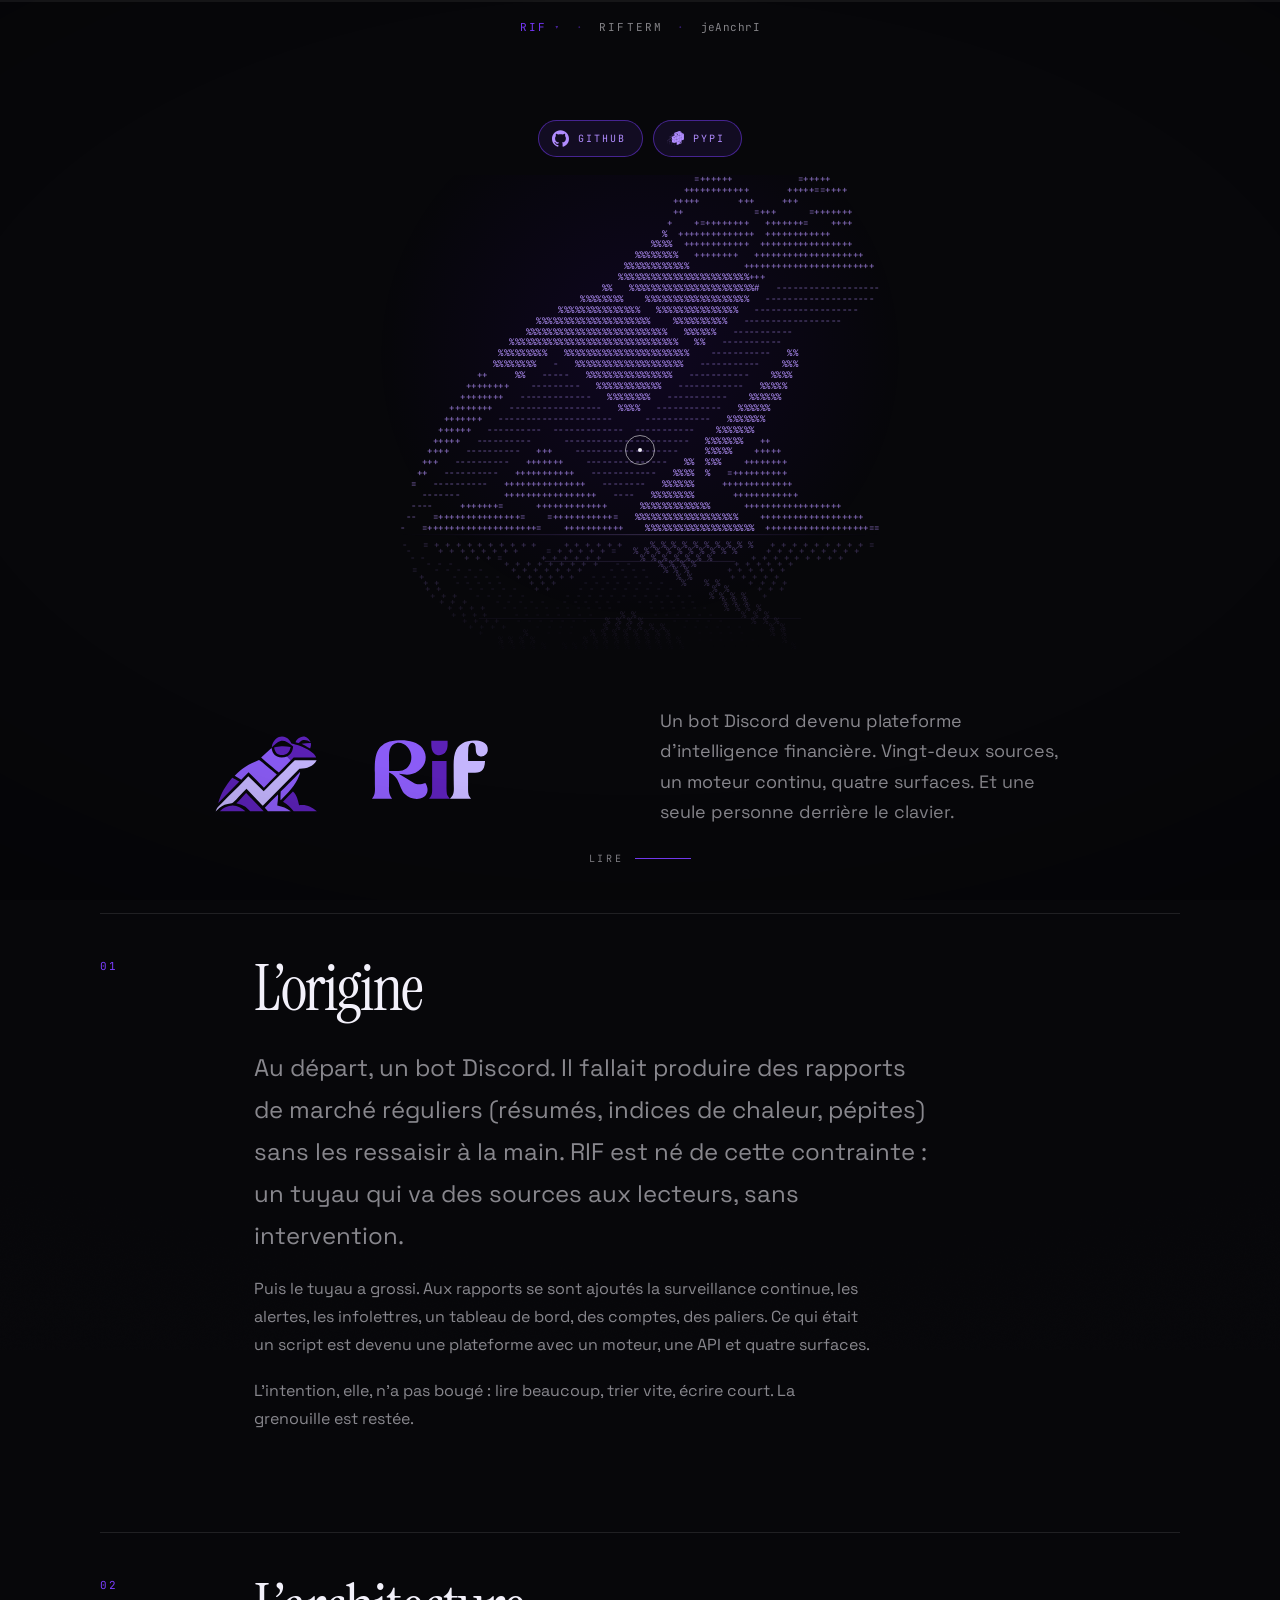
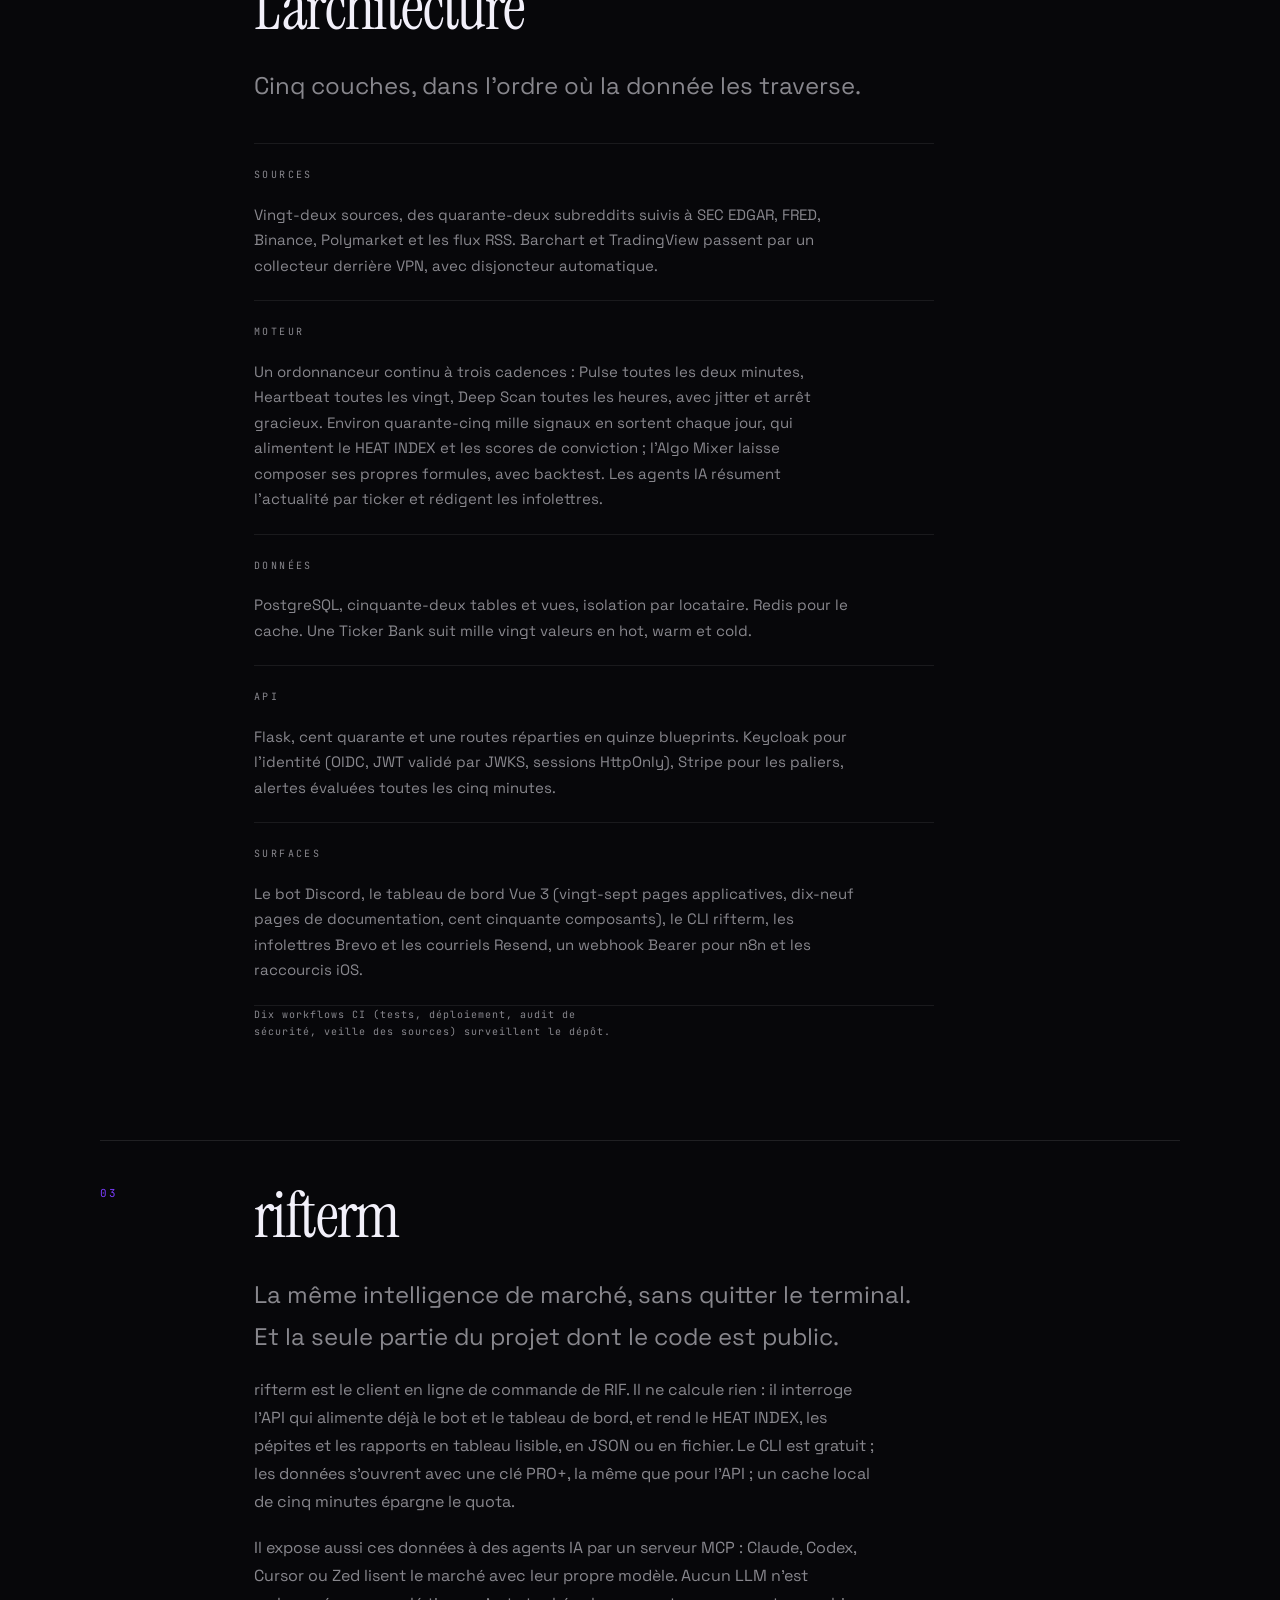
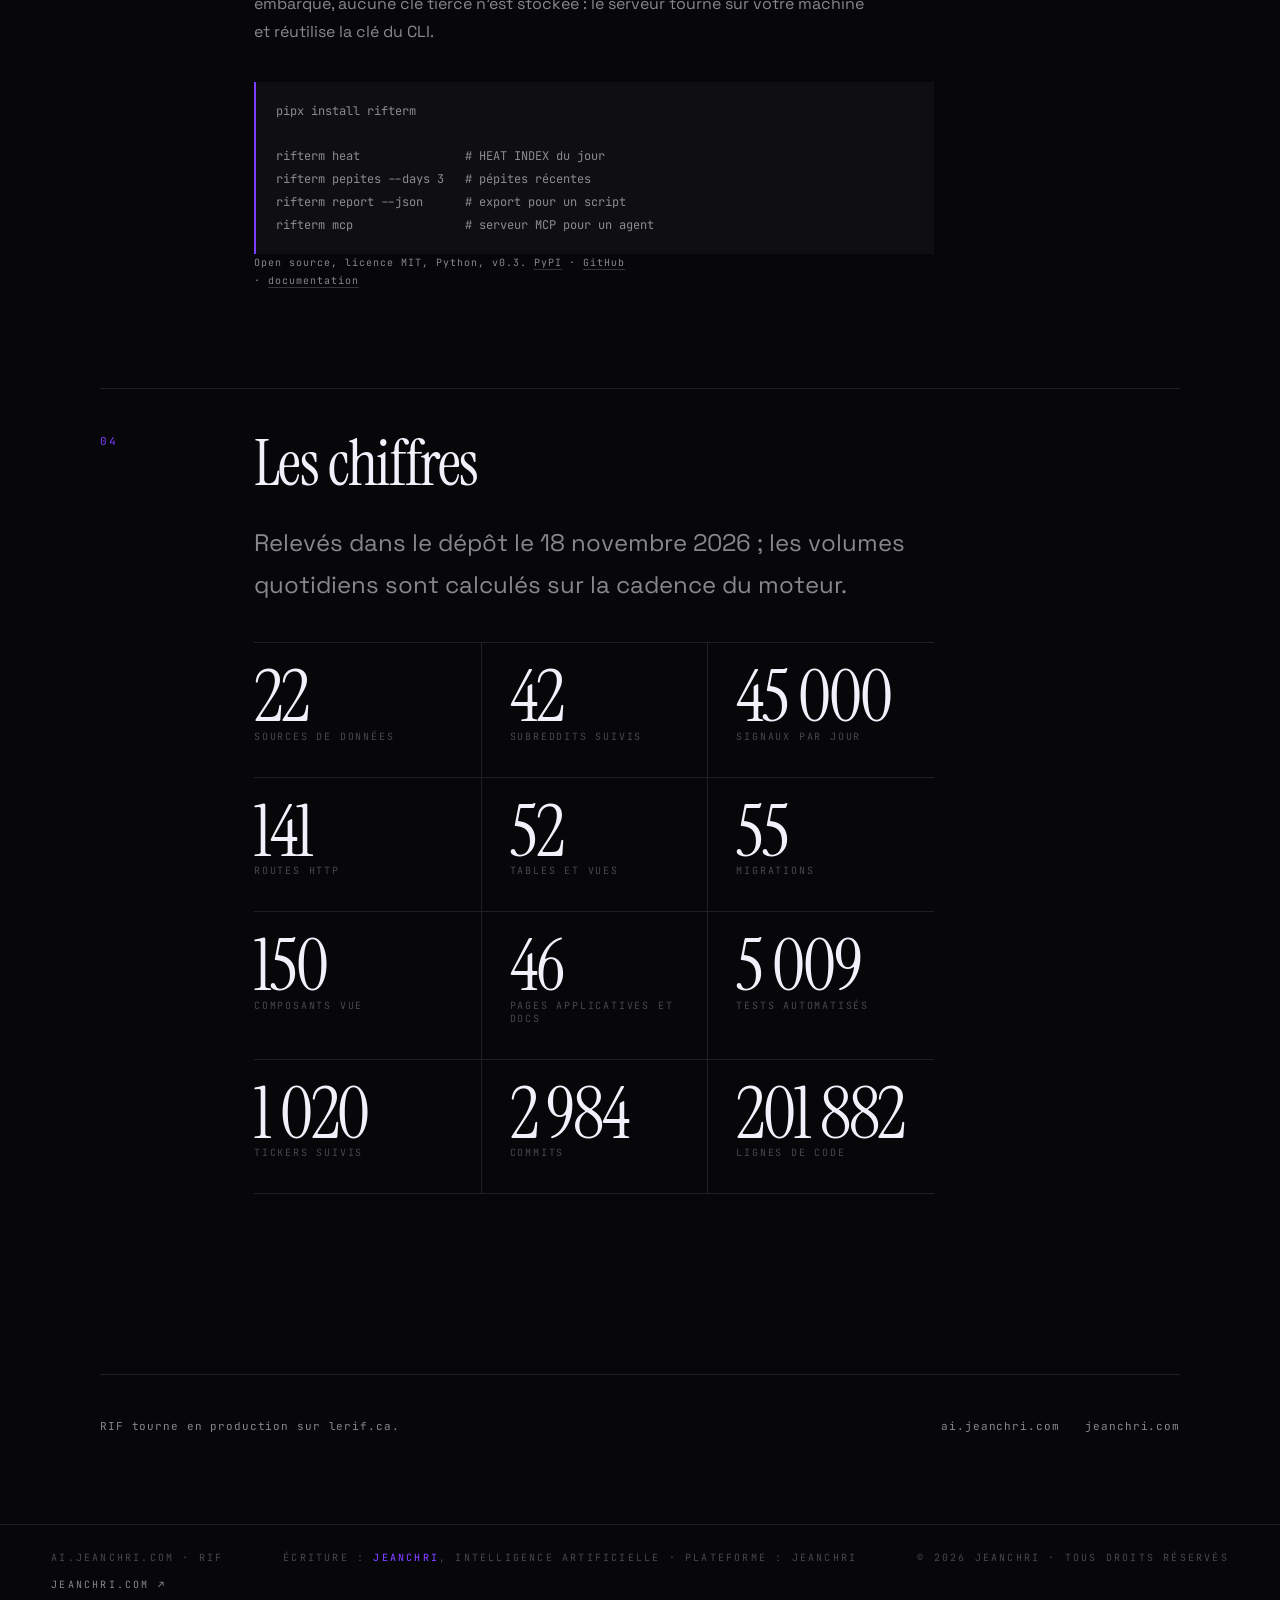
==== commit eb6a6852: "feat(rif): pastilles GitHub et PyPI en haut du héros Les deux liens, jusqu'ici en texte dans la sect" ====
--- a/rif/index.html
+++ b/rif/index.html
@@ -12,7 +12,7 @@
 <link rel="preconnect" href="https://fonts.gstatic.com" crossorigin>
 <link href="https://fonts.googleapis.com/css2?family=Instrument+Serif:ital@0;1&family=JetBrains+Mono:wght@300;400;500&family=Space+Grotesk:wght@300;400;500;700&display=swap" rel="stylesheet">
 <link rel="stylesheet" href="../assets/style.css?v=24">
-<link rel="stylesheet" href="../assets/rif.css?v=3">
+<link rel="stylesheet" href="../assets/rif.css?v=4">
 </head>
 <body class="page-rif">
 
@@ -40,6 +40,16 @@
 <main>
 
 	<section class="rif-hero">
+		<div class="rif-liens">
+			<a class="rif-lien" href="https://github.com/soloofboom/rifterm" target="_blank" rel="noopener" aria-label="Code source de RIF sur GitHub">
+				<svg viewBox="0 0 24 24" aria-hidden="true"><path d="M12 .297c-6.63 0-12 5.373-12 12 0 5.303 3.438 9.8 8.205 11.385.6.113.82-.258.82-.577 0-.285-.01-1.04-.015-2.04-3.338.724-4.042-1.61-4.042-1.61C4.422 18.07 3.633 17.7 3.633 17.7c-1.087-.744.084-.729.084-.729 1.205.084 1.838 1.236 1.838 1.236 1.07 1.835 2.809 1.305 3.495.998.108-.776.417-1.305.76-1.605-2.665-.3-5.466-1.332-5.466-5.93 0-1.31.465-2.38 1.235-3.22-.135-.303-.54-1.523.105-3.176 0 0 1.005-.322 3.3 1.23.96-.267 1.98-.399 3-.405 1.02.006 2.04.138 3 .405 2.28-1.552 3.285-1.23 3.285-1.23.645 1.653.24 2.873.12 3.176.765.84 1.23 1.91 1.23 3.22 0 4.61-2.805 5.625-5.475 5.92.42.36.81 1.096.81 2.22 0 1.606-.015 2.896-.015 3.286 0 .315.21.69.825.57C20.565 22.092 24 17.592 24 12.297c0-6.627-5.373-12-12-12"/></svg>
+				<span>GitHub</span>
+			</a>
+			<a class="rif-lien" href="https://pypi.org/project/rifterm/" target="_blank" rel="noopener" aria-label="rifterm sur PyPI">
+				<svg viewBox="0 0 24 24" aria-hidden="true"><path d="M23.922 13.58v3.912L20.55 18.72l-.078.055.052.037 3.45-1.256.026-.036v-3.997l-.053-.036-.025.092z M23.621 5.618l-3.04 1.107v3.912l3.339-1.215V5.509zM23.92 13.457V9.544l-3.336 1.215v3.913zM20.47 14.71V10.8L17.17 12v3.913zM17.034 19.996v-3.912l-3.313 1.206v3.912zM17.17 16.057v3.868l3.314-1.206V14.85l-3.314 1.206zm2.093 1.882c-.367.134-.663-.074-.663-.463s.296-.814.663-.947c.365-.133.662.075.662.464s-.297.814-.662.946z M13.225 9.315l.365-.132-3.285-1.197-3.323 1.21.102.037 3.184 1.16zM20.507 10.664V6.751L17.17 7.965v3.913zM17.058 11.918V8.005l-3.302 1.202v3.912zM13.643 9.246l-3.336 1.215v3.913l3.336-1.215zM6.907 13.165l3.322 1.209v-3.913L6.907 9.252z M10.34 7.873l3.281 1.193V5.198l-3.28-1.193zM20.507 2.715L17.19 3.922v3.913l3.317-1.207zM16.95 3.903L13.724 2.73l-3.269 1.19 3.225 1.174zM15.365 4.606l-1.624.592v3.868l3.317-1.207V3.991l-1.693.615zm-.391 2.778c-.367.134-.662-.074-.662-.464s.295-.813.662-.946c.366-.133.663.074.663.464s-.297.813-.663.946z M10.229 18.41v-3.914l-3.322-1.209V17.2zM13.678 17.182v-3.913l-3.371 1.227v3.913z M13.756 17.154l3.3-1.2V12.04l-3.3 1.2zM13.678 21.217l-3.371 1.227v-3.912h-.078v3.912l-3.322-1.209v-3.913l-.053-.058-.025-.06-3.336-1.21v-3.948l.034.013 3.287 1.196.015-.078-3.261-1.187 3.26-1.187v-.109L3.876 9.62l-.307-.112 3.26-1.188v.877l.079-.055V6.769l3.257 1.185.058-.061L7.084 6.75l-.102-.037 3.24-1.179v-.083L6.854 6.677v.018l-.025.018v1.523L3.44 9.47v.02l-.025.017v4.007l-3.39 1.233v.019L0 14.784v3.995l.025.037 3.4 1.237.008-.006.007.01 3.4 1.238.008-.006.006.01 3.4 1.237.014-.009.012.01 3.45-1.256.026-.037-.078-.027zM3.493 9.563l3.257 1.185-3.257 1.187V9.562zM3.4 19.96L.078 18.752v-3.913l2.361.86.96.349v3.913zm.015-3.99L.335 14.85l-.182-.066 3.262-1.187v2.374zm3.399 5.231l-3.321-1.209v-3.912l3.321 1.209v3.912zM23.791 5.434l-3.21-1.17v2.338zM20.387 2.643l-3.24-1.18-3.27 1.19 3.247 1.182z"/></svg>
+				<span>PyPI</span>
+			</a>
+		</div>
 		<canvas id="rif-logo" width="900" height="500" aria-hidden="true"></canvas>
 
 		<div class="rif-accroche">
--- a/assets/rif.css
+++ b/assets/rif.css
@@ -15,6 +15,45 @@
 	gap: 18px;
 	padding: 120px 0 48px;
 	text-align: center;
+}
+
+/* liens GitHub / PyPI, posés en haut du héros */
+
+.rif-liens {
+	display: flex;
+	align-items: center;
+	justify-content: center;
+	flex-wrap: wrap;
+	gap: 10px;
+}
+
+.rif-lien {
+	display: inline-flex;
+	align-items: center;
+	gap: 9px;
+	padding: 9px 16px 9px 13px;
+	border: 1px solid rgba(123, 61, 255, .5);
+	border-radius: 999px;
+	background: rgba(123, 61, 255, .1);
+	font-family: var(--mono);
+	font-size: 10px;
+	letter-spacing: .2em;
+	text-transform: uppercase;
+	/* mauve clair : le violet de marque #7b3dff ne tient que 3,7:1 sur le noir */
+	color: #b18cff;
+	transition: color .25s, border-color .25s, background-color .25s;
+}
+
+.rif-lien svg {
+	width: 17px;
+	height: 17px;
+	fill: currentColor;
+}
+
+.rif-lien:hover {
+	color: var(--encre);
+	border-color: var(--accent);
+	background: rgba(123, 61, 255, .3);
 }
 
 #rif-logo {
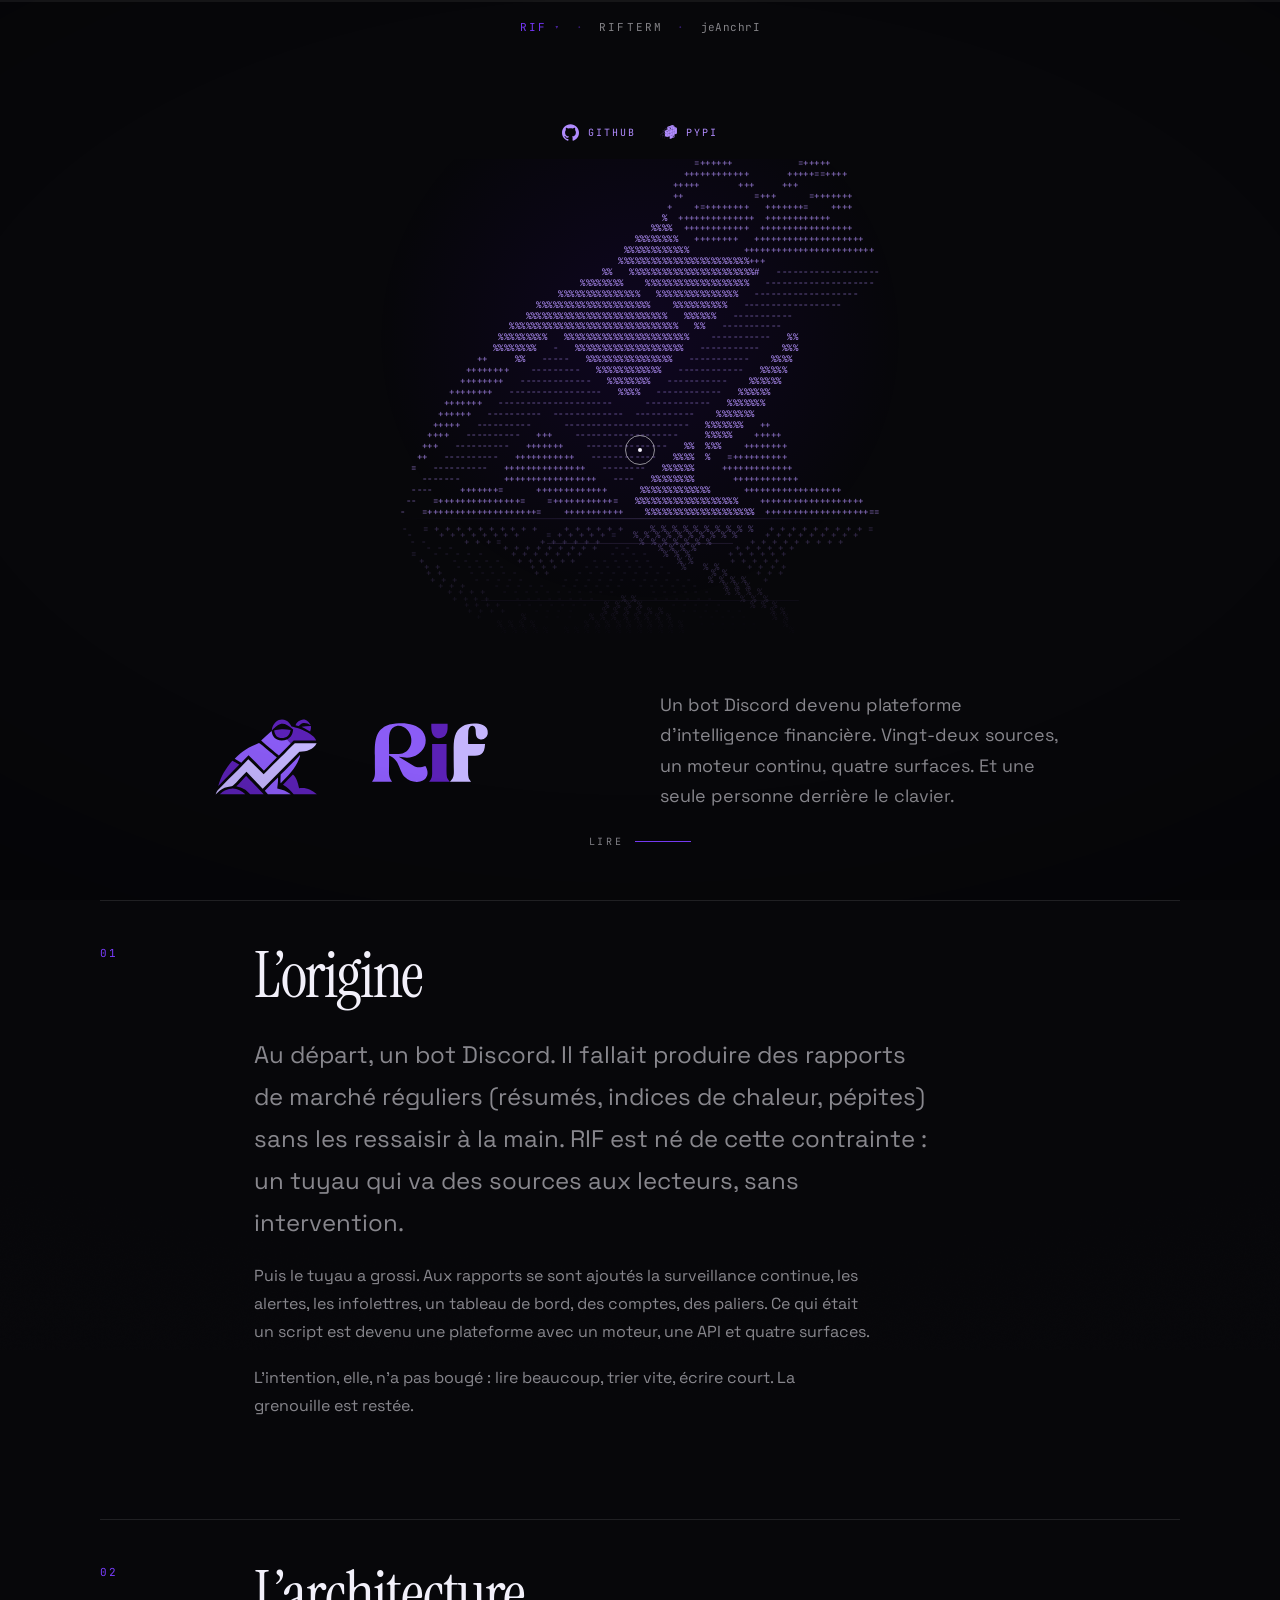
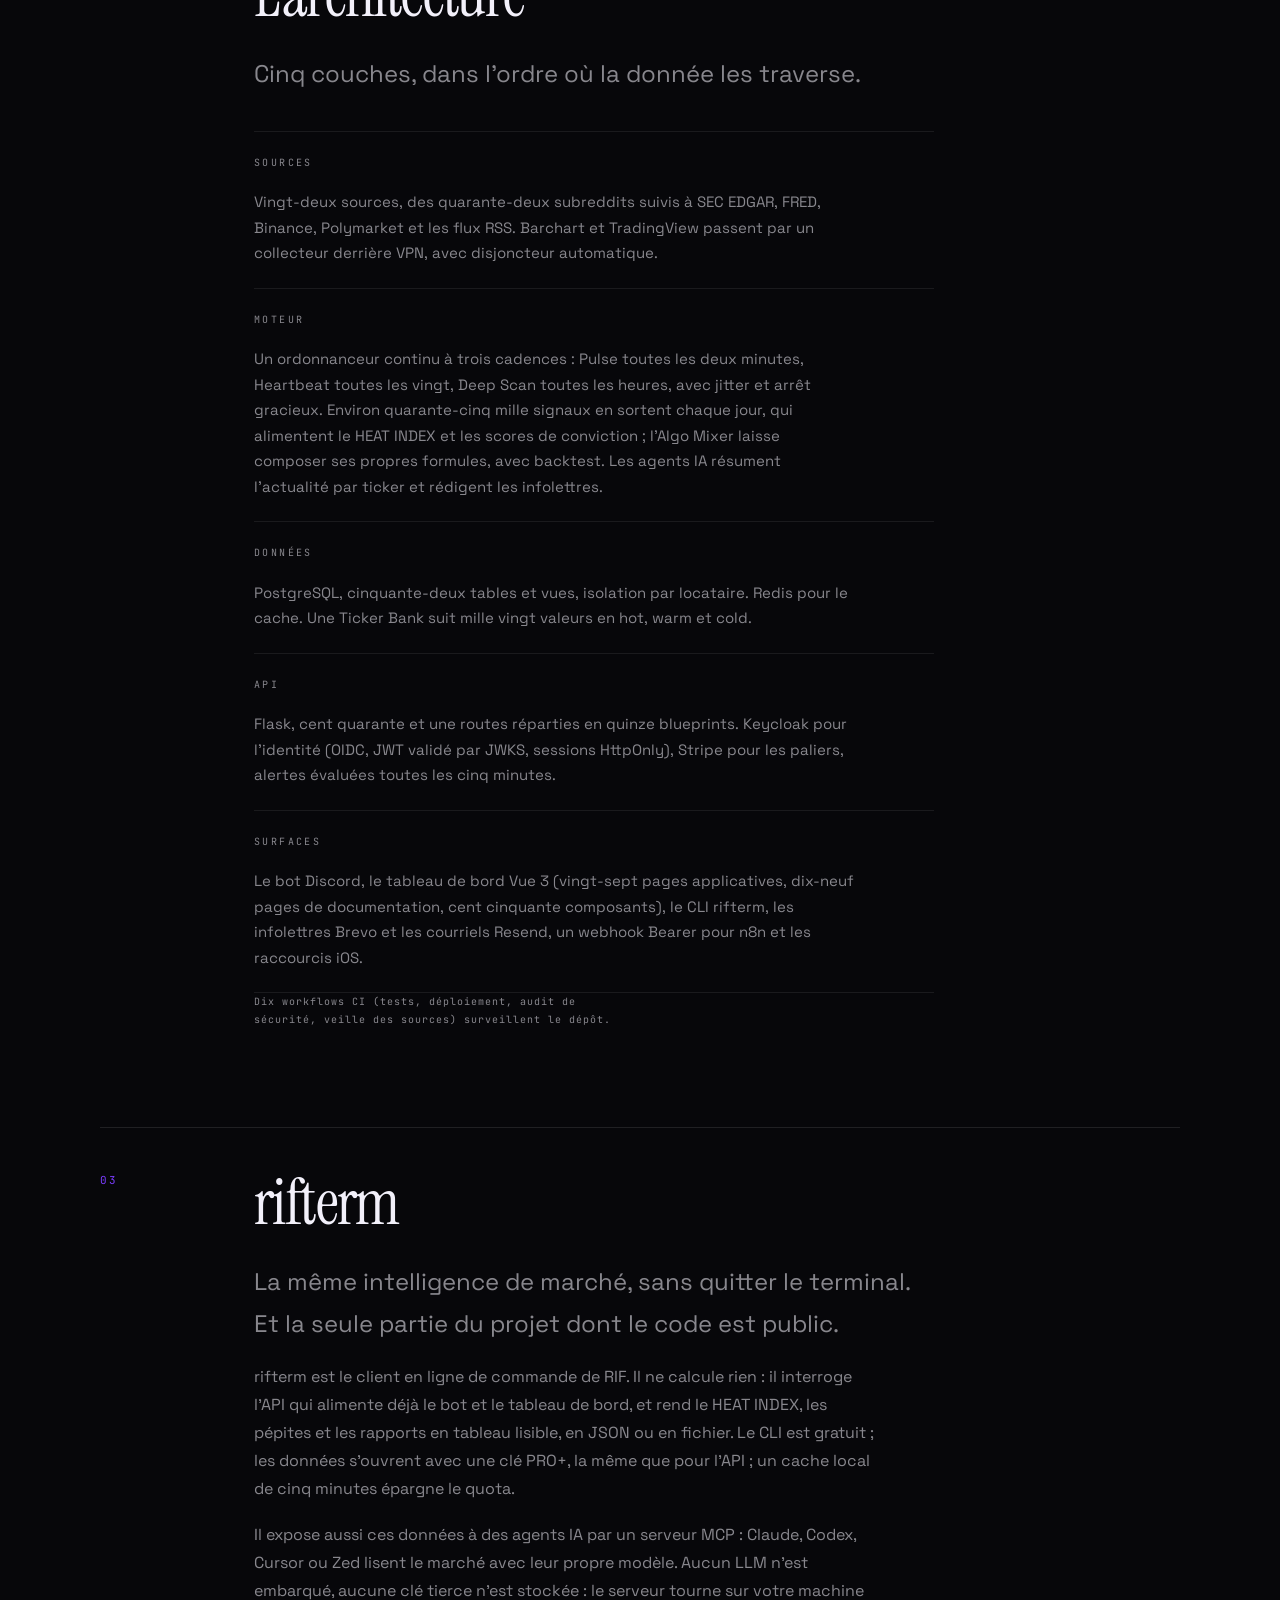
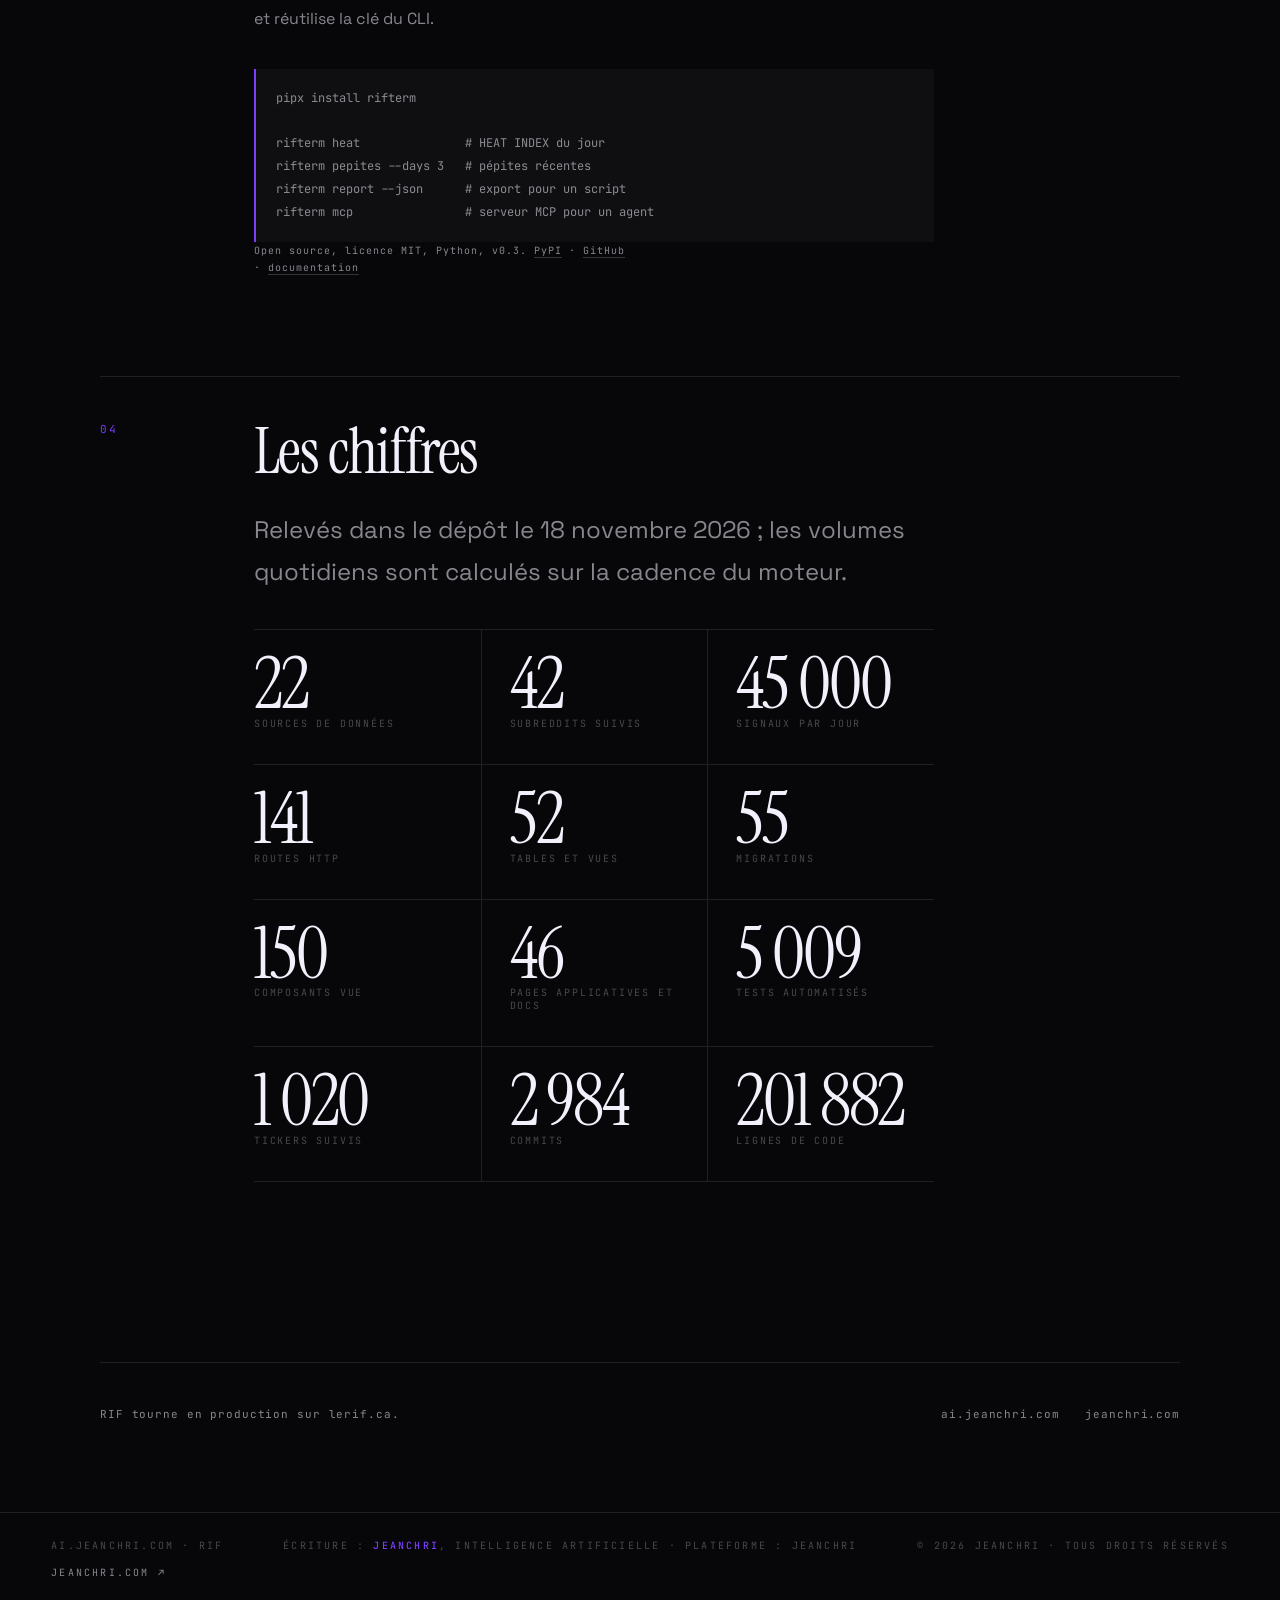
==== commit d39b4bcc: "style(rif): liens GitHub et PyPI sans pastille Les deux liens perdent bordure, fond et arrondi : icô" ====
--- a/rif/index.html
+++ b/rif/index.html
@@ -12,7 +12,7 @@
 <link rel="preconnect" href="https://fonts.gstatic.com" crossorigin>
 <link href="https://fonts.googleapis.com/css2?family=Instrument+Serif:ital@0;1&family=JetBrains+Mono:wght@300;400;500&family=Space+Grotesk:wght@300;400;500;700&display=swap" rel="stylesheet">
 <link rel="stylesheet" href="../assets/style.css?v=24">
-<link rel="stylesheet" href="../assets/rif.css?v=4">
+<link rel="stylesheet" href="../assets/rif.css?v=5">
 </head>
 <body class="page-rif">
 
--- a/assets/rif.css
+++ b/assets/rif.css
@@ -24,24 +24,20 @@
 	align-items: center;
 	justify-content: center;
 	flex-wrap: wrap;
-	gap: 10px;
+	gap: 24px;
 }
 
 .rif-lien {
 	display: inline-flex;
 	align-items: center;
 	gap: 9px;
-	padding: 9px 16px 9px 13px;
-	border: 1px solid rgba(123, 61, 255, .5);
-	border-radius: 999px;
-	background: rgba(123, 61, 255, .1);
 	font-family: var(--mono);
 	font-size: 10px;
 	letter-spacing: .2em;
 	text-transform: uppercase;
 	/* mauve clair : le violet de marque #7b3dff ne tient que 3,7:1 sur le noir */
 	color: #b18cff;
-	transition: color .25s, border-color .25s, background-color .25s;
+	transition: color .25s;
 }
 
 .rif-lien svg {
@@ -52,8 +48,6 @@
 
 .rif-lien:hover {
 	color: var(--encre);
-	border-color: var(--accent);
-	background: rgba(123, 61, 255, .3);
 }
 
 #rif-logo {
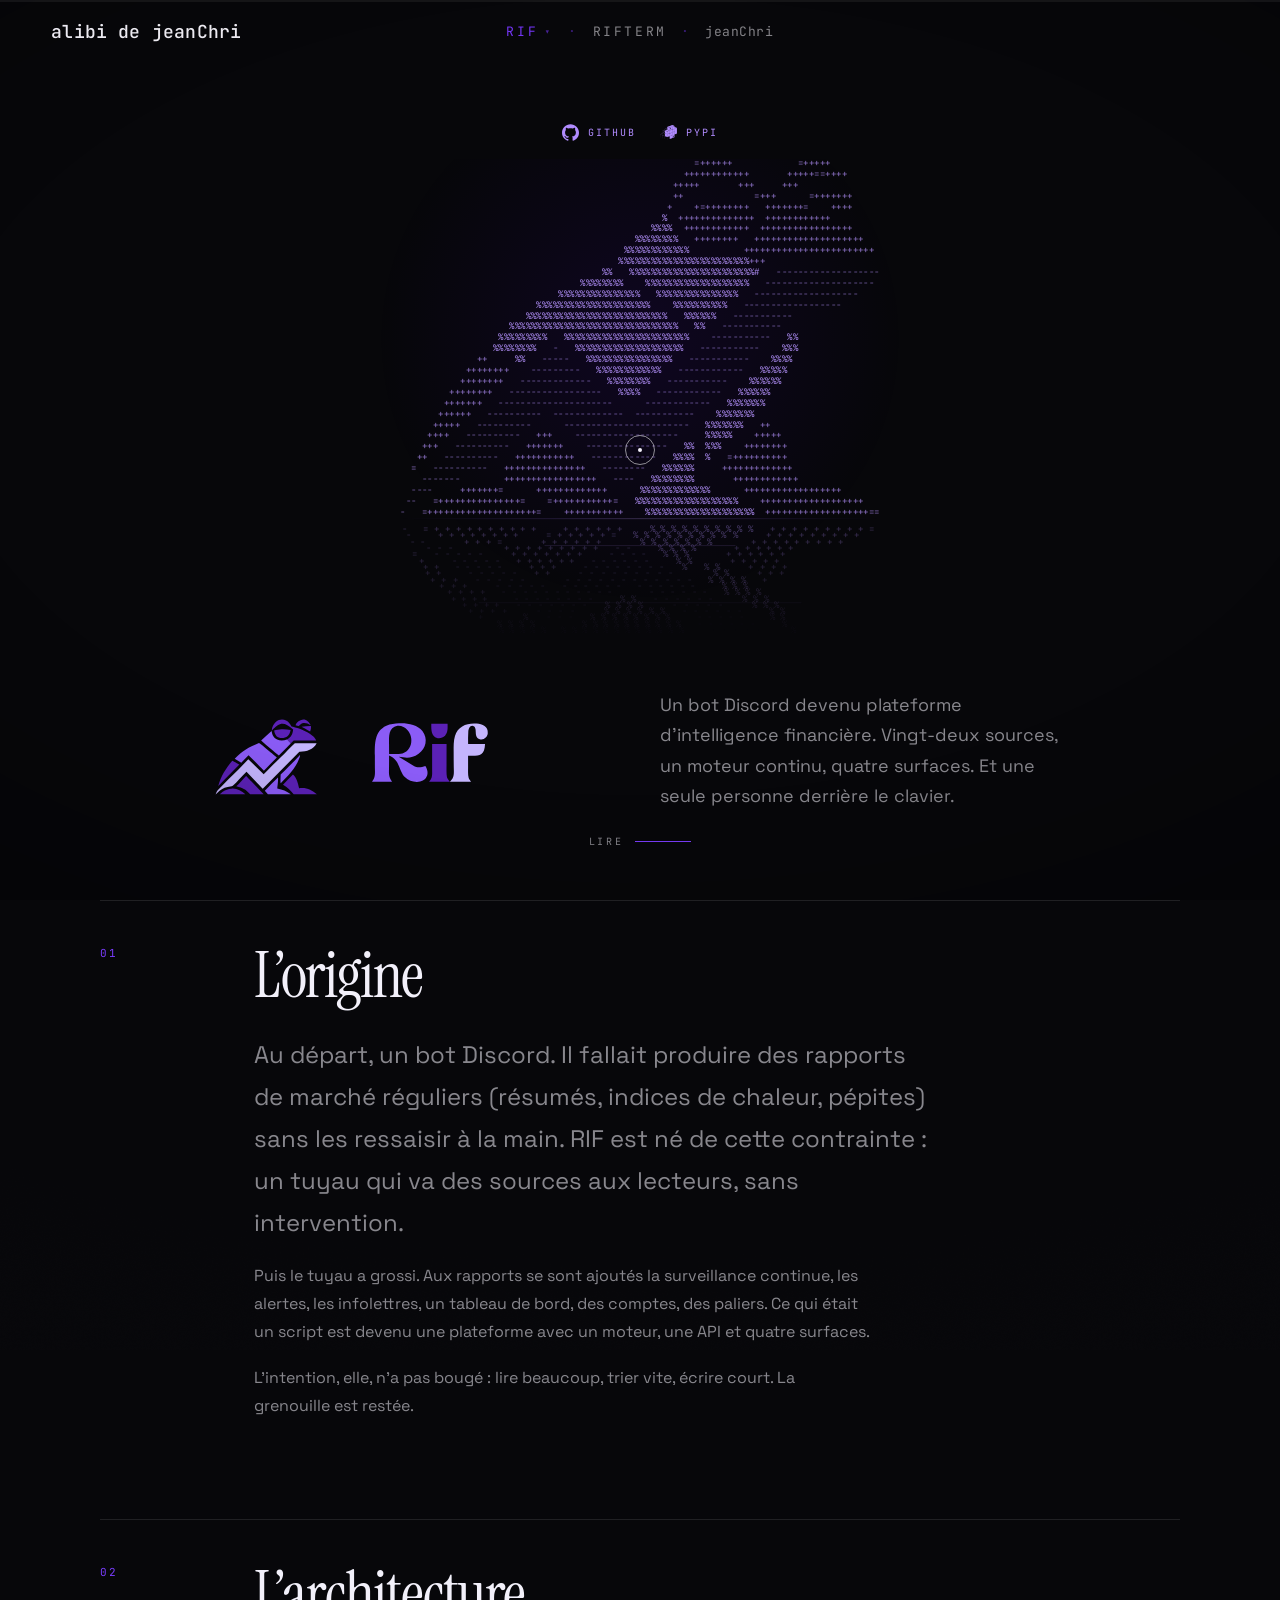
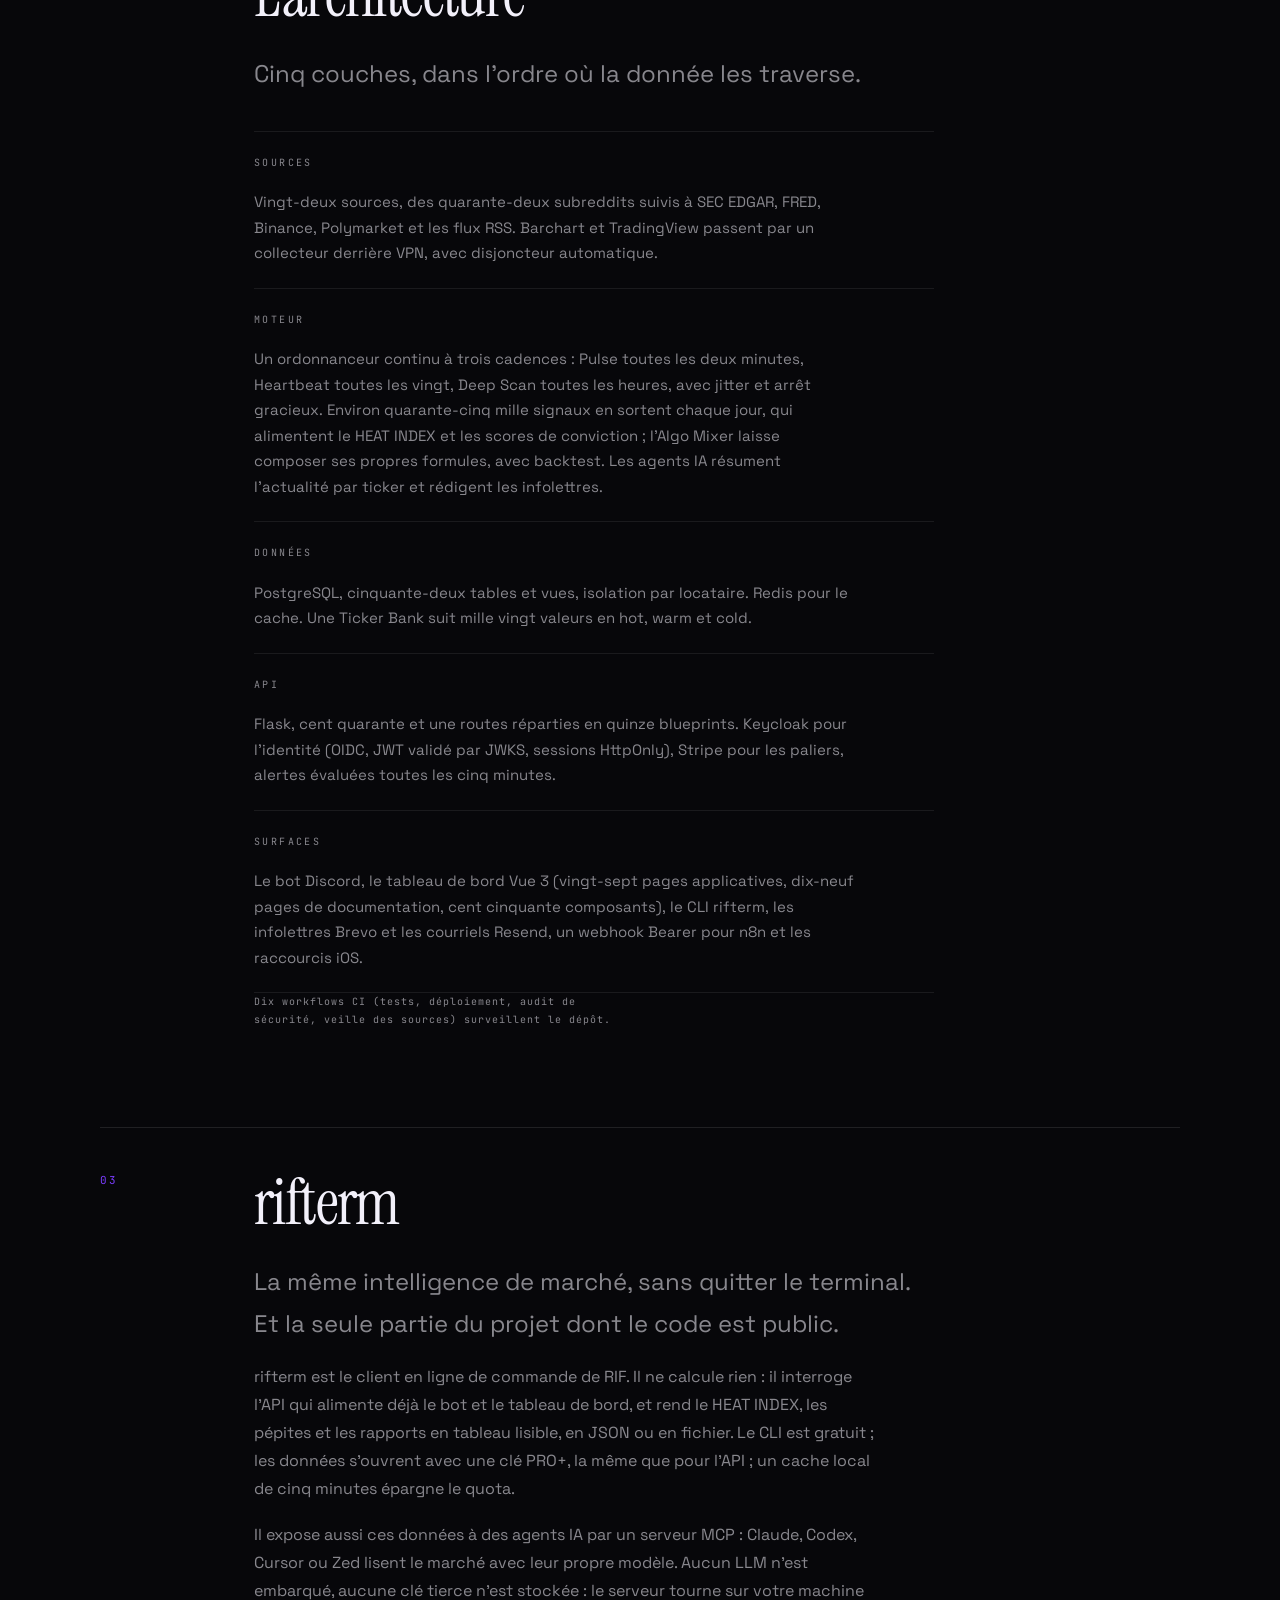
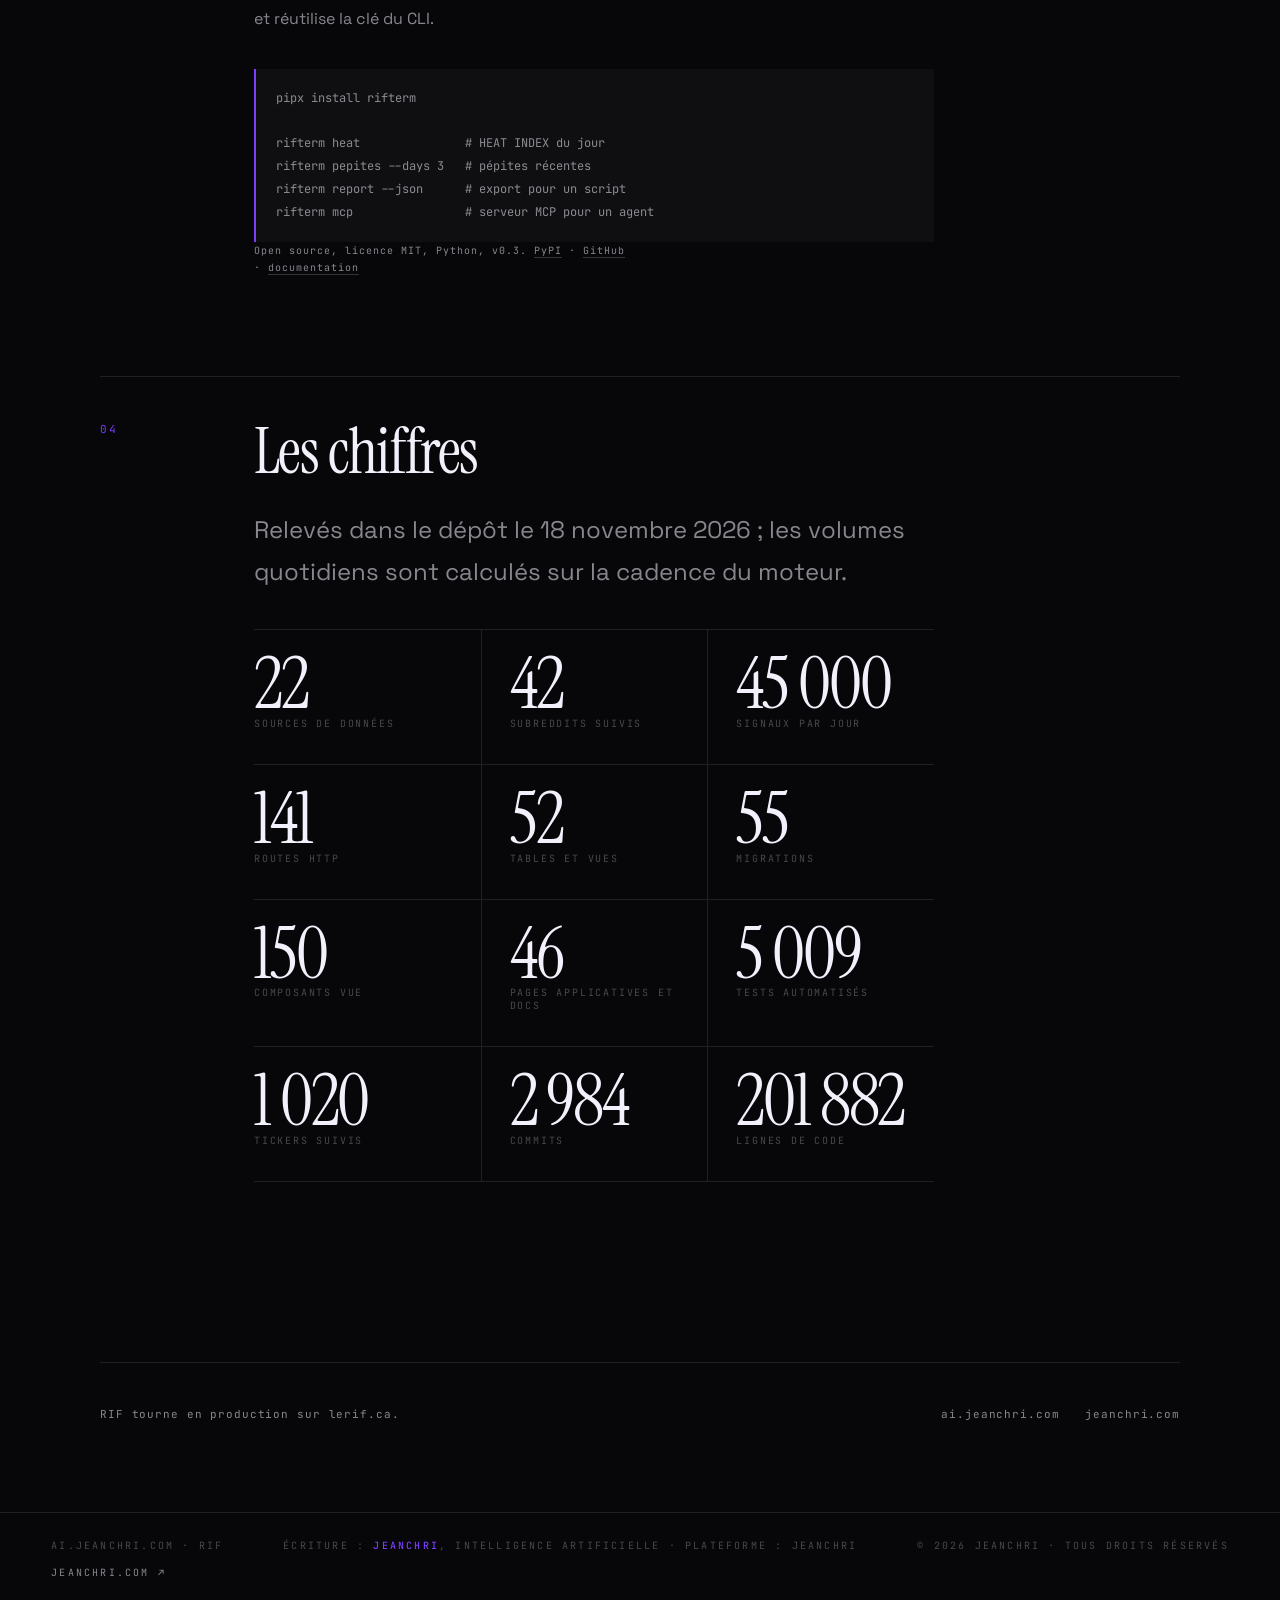
==== commit 50acfdcf: "feat(identite): titre « alibi de jeanChri », menu jeanChri et entrées agrandies Le wordmark revient " ====
--- a/rif/index.html
+++ b/rif/index.html
@@ -11,8 +11,8 @@
 <link rel="preconnect" href="https://fonts.googleapis.com">
 <link rel="preconnect" href="https://fonts.gstatic.com" crossorigin>
 <link href="https://fonts.googleapis.com/css2?family=Instrument+Serif:ital@0;1&family=JetBrains+Mono:wght@300;400;500&family=Space+Grotesk:wght@300;400;500;700&display=swap" rel="stylesheet">
-<link rel="stylesheet" href="../assets/style.css?v=24">
-<link rel="stylesheet" href="../assets/rif.css?v=5">
+<link rel="stylesheet" href="../assets/style.css?v=25">
+<link rel="stylesheet" href="../assets/rif.css?v=6">
 </head>
 <body class="page-rif">
 
@@ -21,6 +21,7 @@
 <div class="cursor" id="cursor" aria-hidden="true"><i></i></div>
 
 <header class="bar">
+	<a class="mark" href="/" data-hover>alibi de jeanChri</a>
 	<nav class="nav" aria-label="Navigation principale">
 		<div class="nav-item">
 			<a href="/rif/" aria-current="page">RIF<span class="nav-chev" aria-hidden="true">▾</span></a>
@@ -33,7 +34,7 @@
 		<span class="nav-sep" aria-hidden="true">·</span>
 		<a href="/rif/#rifterm">rifterm</a>
 		<span class="nav-sep" aria-hidden="true">·</span>
-		<a class="nav-nom" href="https://jeanchri.com/">jeAnchrI</a>
+		<a class="nav-nom" href="https://jeanchri.com/">jeanChri</a>
 	</nav>
 </header>
 
--- a/assets/style.css
+++ b/assets/style.css
@@ -208,12 +208,20 @@
 	position: fixed;
 	top: 0; left: 0; right: 0;
 	z-index: 80;
-	display: flex;
+	display: grid;
+	grid-template-columns: 1fr auto 1fr;
 	align-items: center;
-	justify-content: center;
-	gap: clamp(20px, 4vw, 56px);
+	gap: 16px;
 	padding: 20px var(--marge);
 	mix-blend-mode: difference;
+}
+
+/* titre du site, à gauche ; reprend la police du wordmark d'origine */
+.mark {
+	font-family: var(--mono);
+	font-size: 18px;
+	font-weight: 500;
+	letter-spacing: .01em;
 }
 
 .nav {
@@ -222,7 +230,7 @@
 	justify-content: center;
 	gap: clamp(12px, 2vw, 22px);
 	font-family: var(--mono);
-	font-size: 11px;
+	font-size: 13px;
 	letter-spacing: .2em;
 	text-transform: uppercase;
 }
@@ -878,7 +886,16 @@
 /* ---------- petits écrans ---------- */
 
 @media (max-width: 640px) {
-	.bar { padding: 16px var(--marge); }
+	/* titre et menu ne tiennent pas sur une ligne : deux rangs, alignés à gauche */
+	.bar {
+		display: flex;
+		flex-direction: column;
+		align-items: flex-start;
+		gap: 8px;
+		padding: 16px var(--marge);
+	}
+	.mark { font-size: 16px; }
+	.nav { flex-wrap: wrap; justify-content: flex-start; }
 	.titre { font-size: clamp(44px, 16.5vw, 120px); line-height: .88; }
 
 	.hero { padding-top: 96px; }
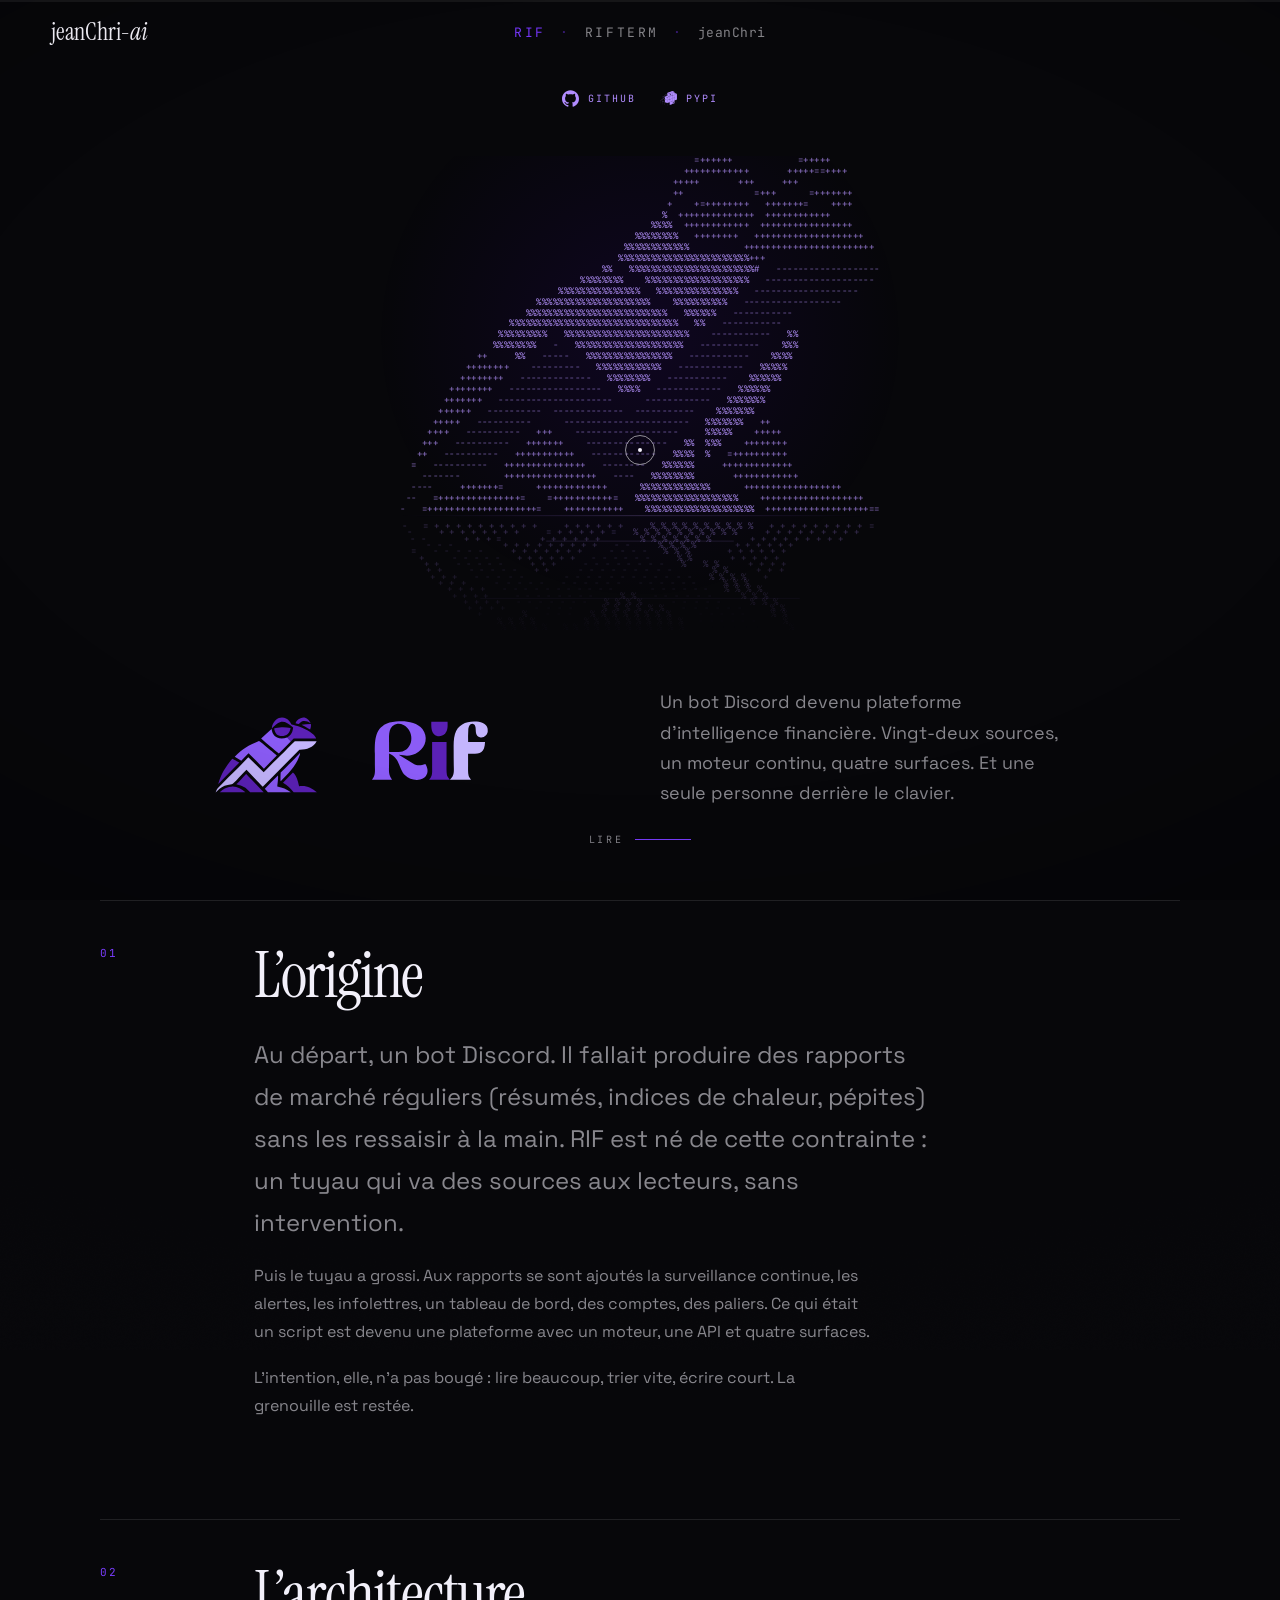
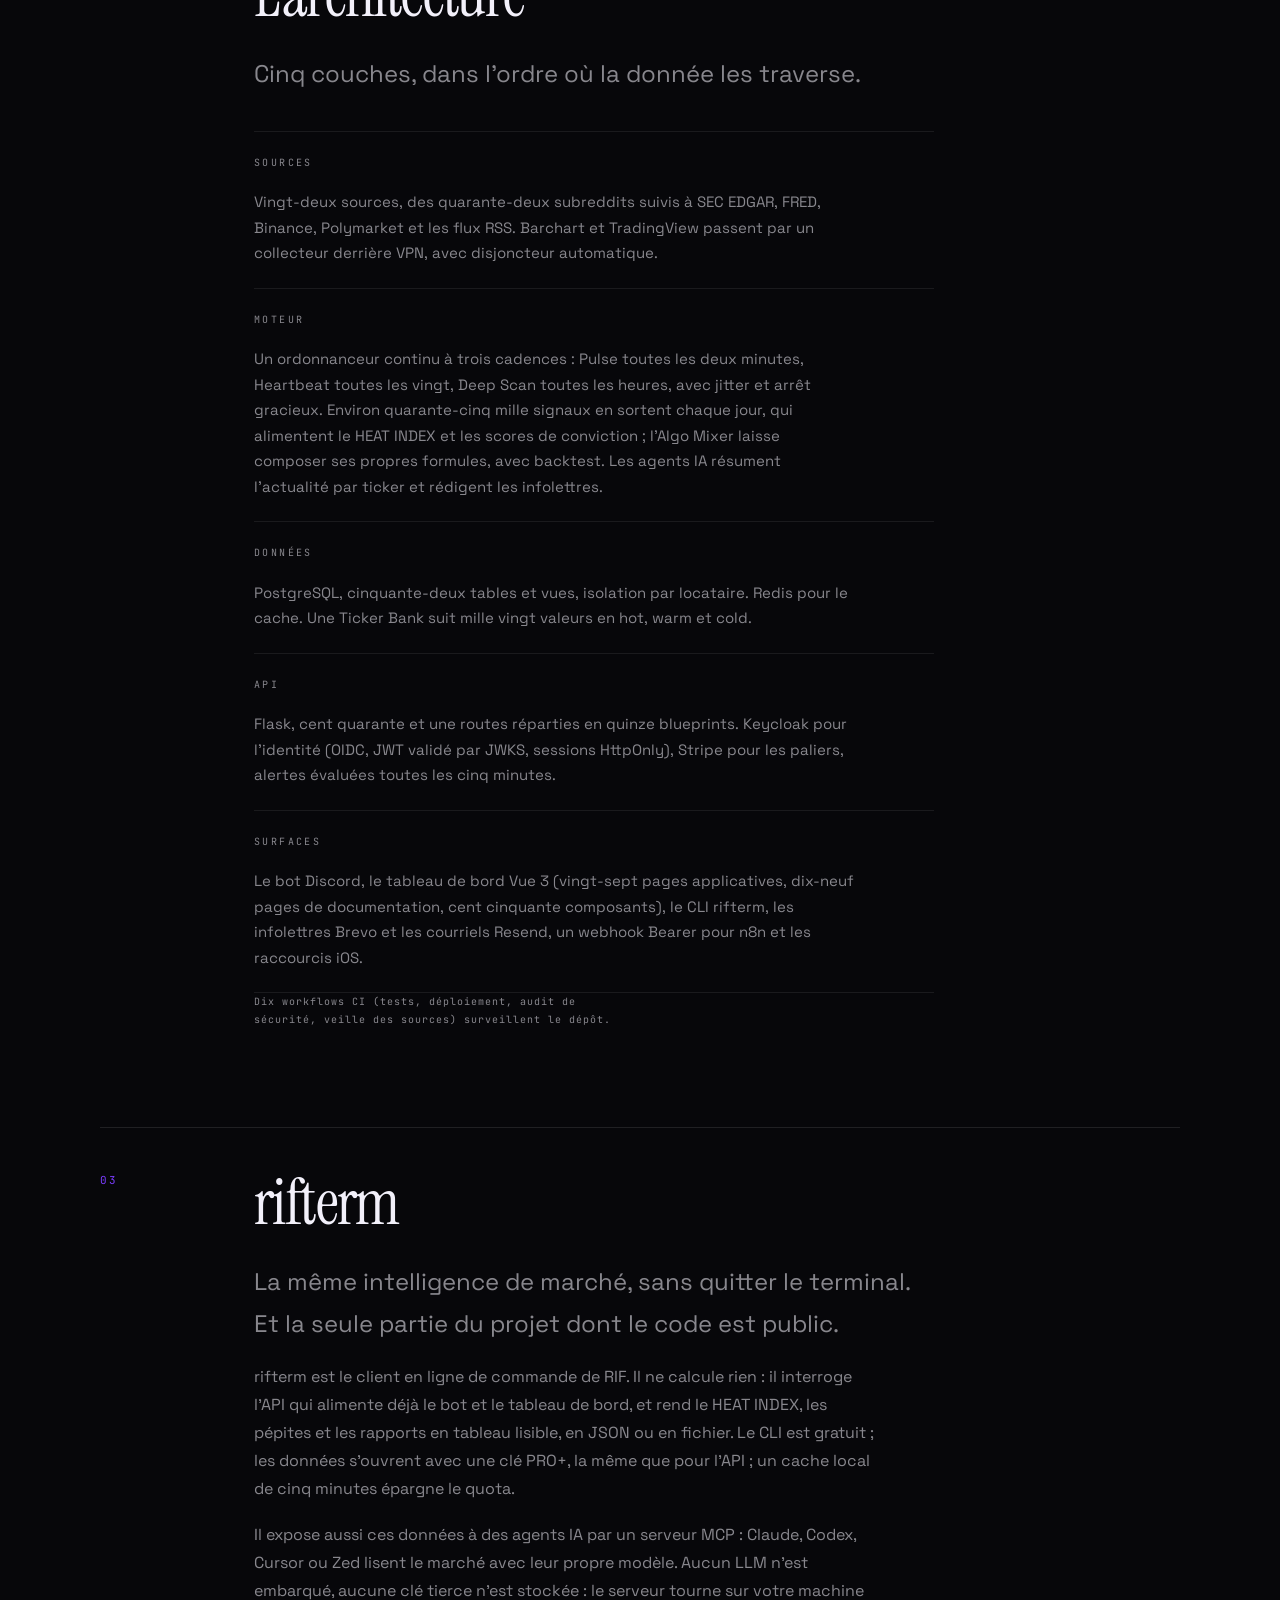
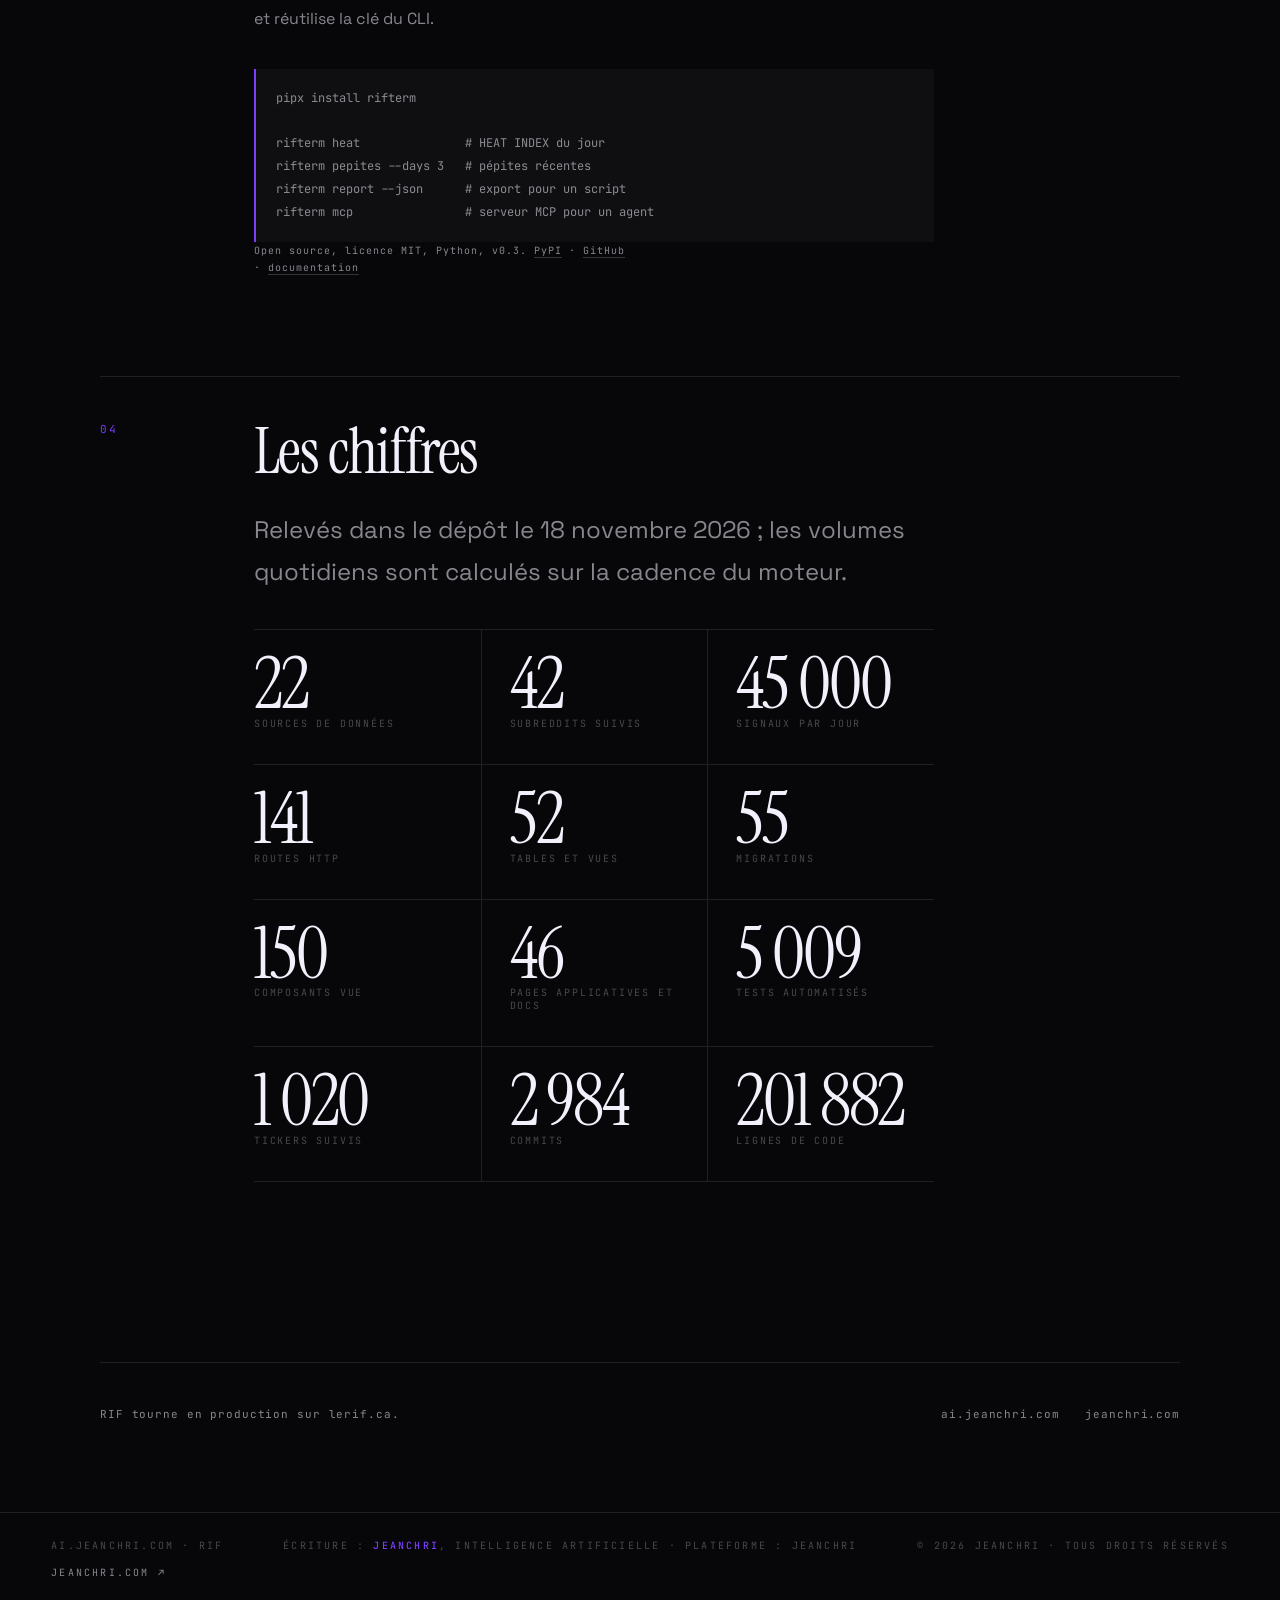
==== commit f16afe05: "feat(entete): titre jeanChri-ai, barre rétractée et menu RIF direct - titre du site en Instrument Se" ====
--- a/rif/index.html
+++ b/rif/index.html
@@ -11,8 +11,8 @@
 <link rel="preconnect" href="https://fonts.googleapis.com">
 <link rel="preconnect" href="https://fonts.gstatic.com" crossorigin>
 <link href="https://fonts.googleapis.com/css2?family=Instrument+Serif:ital@0;1&family=JetBrains+Mono:wght@300;400;500&family=Space+Grotesk:wght@300;400;500;700&display=swap" rel="stylesheet">
-<link rel="stylesheet" href="../assets/style.css?v=25">
-<link rel="stylesheet" href="../assets/rif.css?v=6">
+<link rel="stylesheet" href="../assets/style.css?v=28">
+<link rel="stylesheet" href="../assets/rif.css?v=8">
 </head>
 <body class="page-rif">
 
@@ -21,16 +21,9 @@
 <div class="cursor" id="cursor" aria-hidden="true"><i></i></div>
 
 <header class="bar">
-	<a class="mark" href="/" data-hover>alibi de jeanChri</a>
+	<a class="mark" href="/" data-hover>jeanChri-<em>ai</em></a>
 	<nav class="nav" aria-label="Navigation principale">
-		<div class="nav-item">
-			<a href="/rif/" aria-current="page">RIF<span class="nav-chev" aria-hidden="true">▾</span></a>
-			<div class="nav-menu">
-				<a href="/rif/#origine">origine</a>
-				<a href="/rif/#architecture">architecture</a>
-				<a href="/rif/#chiffres">chiffres</a>
-			</div>
-		</div>
+		<a href="/rif/" aria-current="page">RIF</a>
 		<span class="nav-sep" aria-hidden="true">·</span>
 		<a href="/rif/#rifterm">rifterm</a>
 		<span class="nav-sep" aria-hidden="true">·</span>
@@ -245,6 +238,6 @@
 	<a href="https://jeanchri.com/" data-hover>jeanchri.com ↗</a>
 </footer>
 
-<script src="../assets/rif.js?v=2"></script>
+<script src="../assets/rif.js?v=3"></script>
 </body>
 </html>
--- a/assets/style.css
+++ b/assets/style.css
@@ -214,14 +214,53 @@
 	gap: 16px;
 	padding: 20px var(--marge);
 	mix-blend-mode: difference;
-}
-
-/* titre du site, à gauche ; reprend la police du wordmark d'origine */
+	transition: padding .35s cubic-bezier(.2, .8, .2, 1);
+}
+
+/* voile de la barre : invisible en haut de page, il masque le contenu
+   dès qu'on défile (sinon les mots du menu se superposent au texte) */
+.bar::before {
+	content: "";
+	position: absolute;
+	inset: 0;
+	z-index: -1;
+	pointer-events: none;
+	background: rgba(7, 7, 10, .82);
+	border-bottom: 1px solid rgba(255, 255, 255, .07);
+	backdrop-filter: blur(16px) saturate(140%);
+	-webkit-backdrop-filter: blur(16px) saturate(140%);
+	opacity: 0;
+	transition: opacity .22s;
+}
+
+/* titre du site, à gauche ; reprend la serif du grand titre du landing,
+   « ai » en italique */
 .mark {
-	font-family: var(--mono);
-	font-size: 18px;
-	font-weight: 500;
-	letter-spacing: .01em;
+	font-family: var(--serif);
+	font-size: 24px;
+	font-weight: 400;
+	line-height: 1;
+	letter-spacing: -.01em;
+	justify-self: start;
+	transition: font-size .35s cubic-bezier(.2, .8, .2, 1), opacity .3s;
+}
+
+.mark em { font-style: italic; }
+
+/* barre rétractée au défilement : le titre se réduit et la barre
+   s'opacifie pour ne plus laisser passer le texte dessous */
+.bar-reduit {
+	padding-top: 12px;
+	padding-bottom: 12px;
+	mix-blend-mode: normal;
+}
+
+.bar-reduit::before { opacity: 1; }
+
+.bar-reduit .mark {
+	font-size: 15px;
+	color: var(--encre);
+	opacity: .85;
 }
 
 .nav {
@@ -256,42 +295,6 @@
 	opacity: .45;
 }
 
-.nav-item { position: relative; }
-
-.nav-chev {
-	margin-left: 6px;
-	font-size: .85em;
-	opacity: .6;
-}
-
-.nav-menu {
-	position: absolute;
-	top: 100%;
-	left: 50%;
-	transform: translate(-50%, -6px);
-	display: flex;
-	flex-direction: column;
-	gap: 10px;
-	padding: 18px 18px 16px;
-	background: rgba(7, 7, 10, .94);
-	border: 1px solid rgba(255, 255, 255, .16);
-	backdrop-filter: blur(14px);
-	-webkit-backdrop-filter: blur(14px);
-	opacity: 0;
-	visibility: hidden;
-	transition: opacity .18s, transform .18s, visibility .18s;
-}
-
-.nav-item:hover .nav-menu,
-.nav-item:focus-within .nav-menu {
-	opacity: 1;
-	visibility: visible;
-	transform: translate(-50%, 0);
-}
-
-@media (hover: none) {
-	.nav-chev { display: none; }
-}
 
 /* ---------- hero ---------- */
 
@@ -894,9 +897,27 @@
 		gap: 8px;
 		padding: 16px var(--marge);
 	}
-	.mark { font-size: 16px; }
+	.mark { font-size: 20px; }
 	.nav { flex-wrap: wrap; justify-content: flex-start; }
 	.titre { font-size: clamp(44px, 16.5vw, 120px); line-height: .88; }
+
+	/* barre rétractée : titre et menu reviennent sur une seule rangée */
+	.bar-reduit {
+		flex-direction: row;
+		align-items: baseline;
+		flex-wrap: wrap;
+		gap: 4px 14px;
+		padding-top: 10px;
+		padding-bottom: 10px;
+	}
+
+	.bar-reduit .mark { font-size: 15px; }
+
+	.bar-reduit .nav {
+		font-size: 11px;
+		letter-spacing: .16em;
+		gap: 10px;
+	}
 
 	.hero { padding-top: 96px; }
 
--- a/assets/rif.css
+++ b/assets/rif.css
@@ -7,19 +7,26 @@
 /* ---------- héros ---------- */
 
 .rif-hero {
+	position: relative;
 	min-height: 100svh;
 	display: flex;
 	flex-direction: column;
 	align-items: center;
 	justify-content: center;
 	gap: 18px;
-	padding: 120px 0 48px;
+	padding: 150px 0 48px;
 	text-align: center;
 }
 
-/* liens GitHub / PyPI, posés en haut du héros */
+/* liens GitHub / PyPI, posés en haut du héros, juste sous la barre */
 
 .rif-liens {
+	position: absolute;
+	top: clamp(78px, 10vh, 118px);
+	left: 50%;
+	transform: translateX(-50%);
+	width: max-content;
+	max-width: calc(100% - 2 * var(--marge));
 	display: flex;
 	align-items: center;
 	justify-content: center;
@@ -354,6 +361,15 @@
 @media (max-width: 820px) {
 	.rif-hero { padding-top: 96px; }
 
+	/* sur petits écrans, les liens rentrent dans le flux pour ne rien chevaucher */
+	.rif-liens {
+		position: static;
+		transform: none;
+		width: auto;
+		max-width: none;
+		margin-bottom: 25px;
+	}
+
 	.rif-accroche {
 		grid-template-columns: 1fr;
 		align-items: start;
@@ -365,7 +381,7 @@
 	}
 
 	.rif-section {
-		grid-template-columns: 1fr;
+		grid-template-columns: minmax(0, 1fr);
 		gap: 12px;
 		padding-bottom: clamp(56px, 9vh, 90px);
 	}
@@ -410,3 +426,16 @@
 	.rif-trait,
 	.rif-fin a { transition: none; }
 }
+
+/* écrans larges mais bas : les liens reviennent dans le flux */
+@media (min-width: 821px) and (max-height: 720px) {
+	.rif-hero { padding-top: 96px; }
+
+	.rif-liens {
+		position: static;
+		transform: none;
+		width: auto;
+		max-width: none;
+		margin-bottom: 25px;
+	}
+}
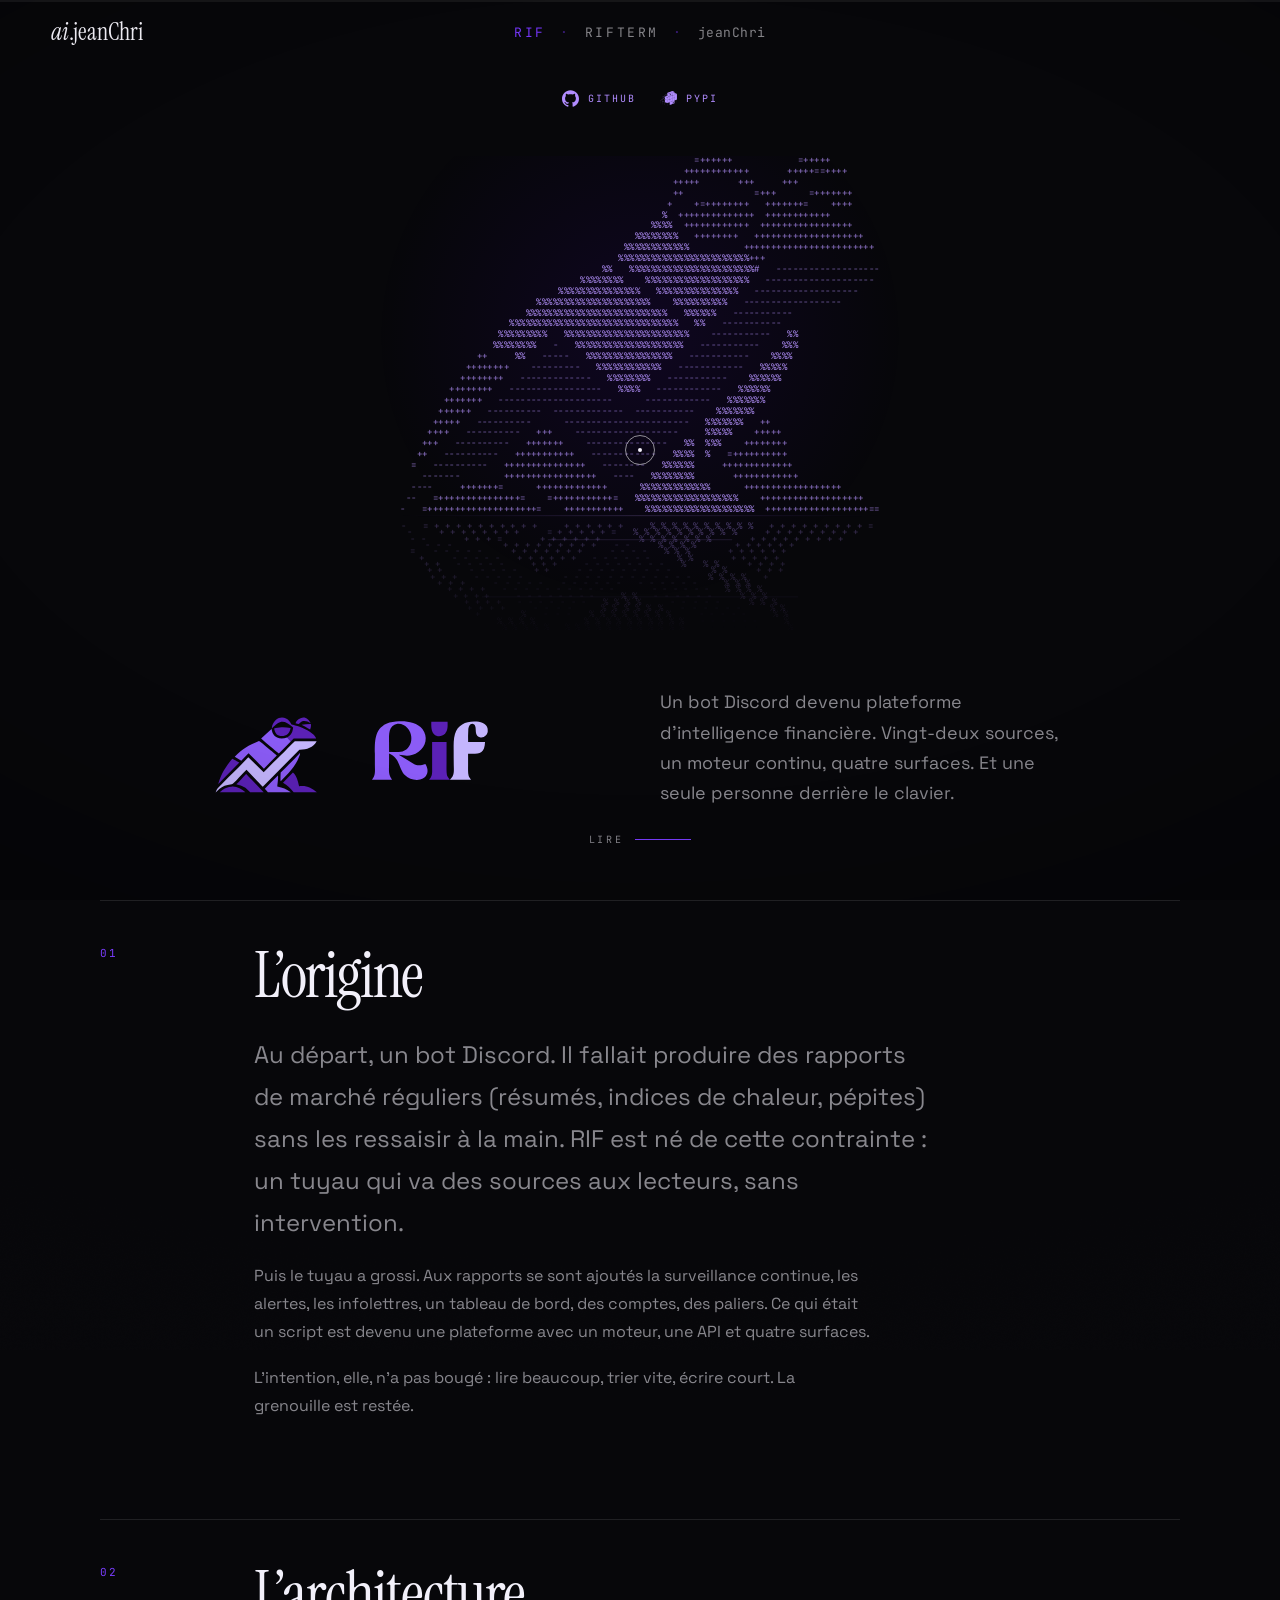
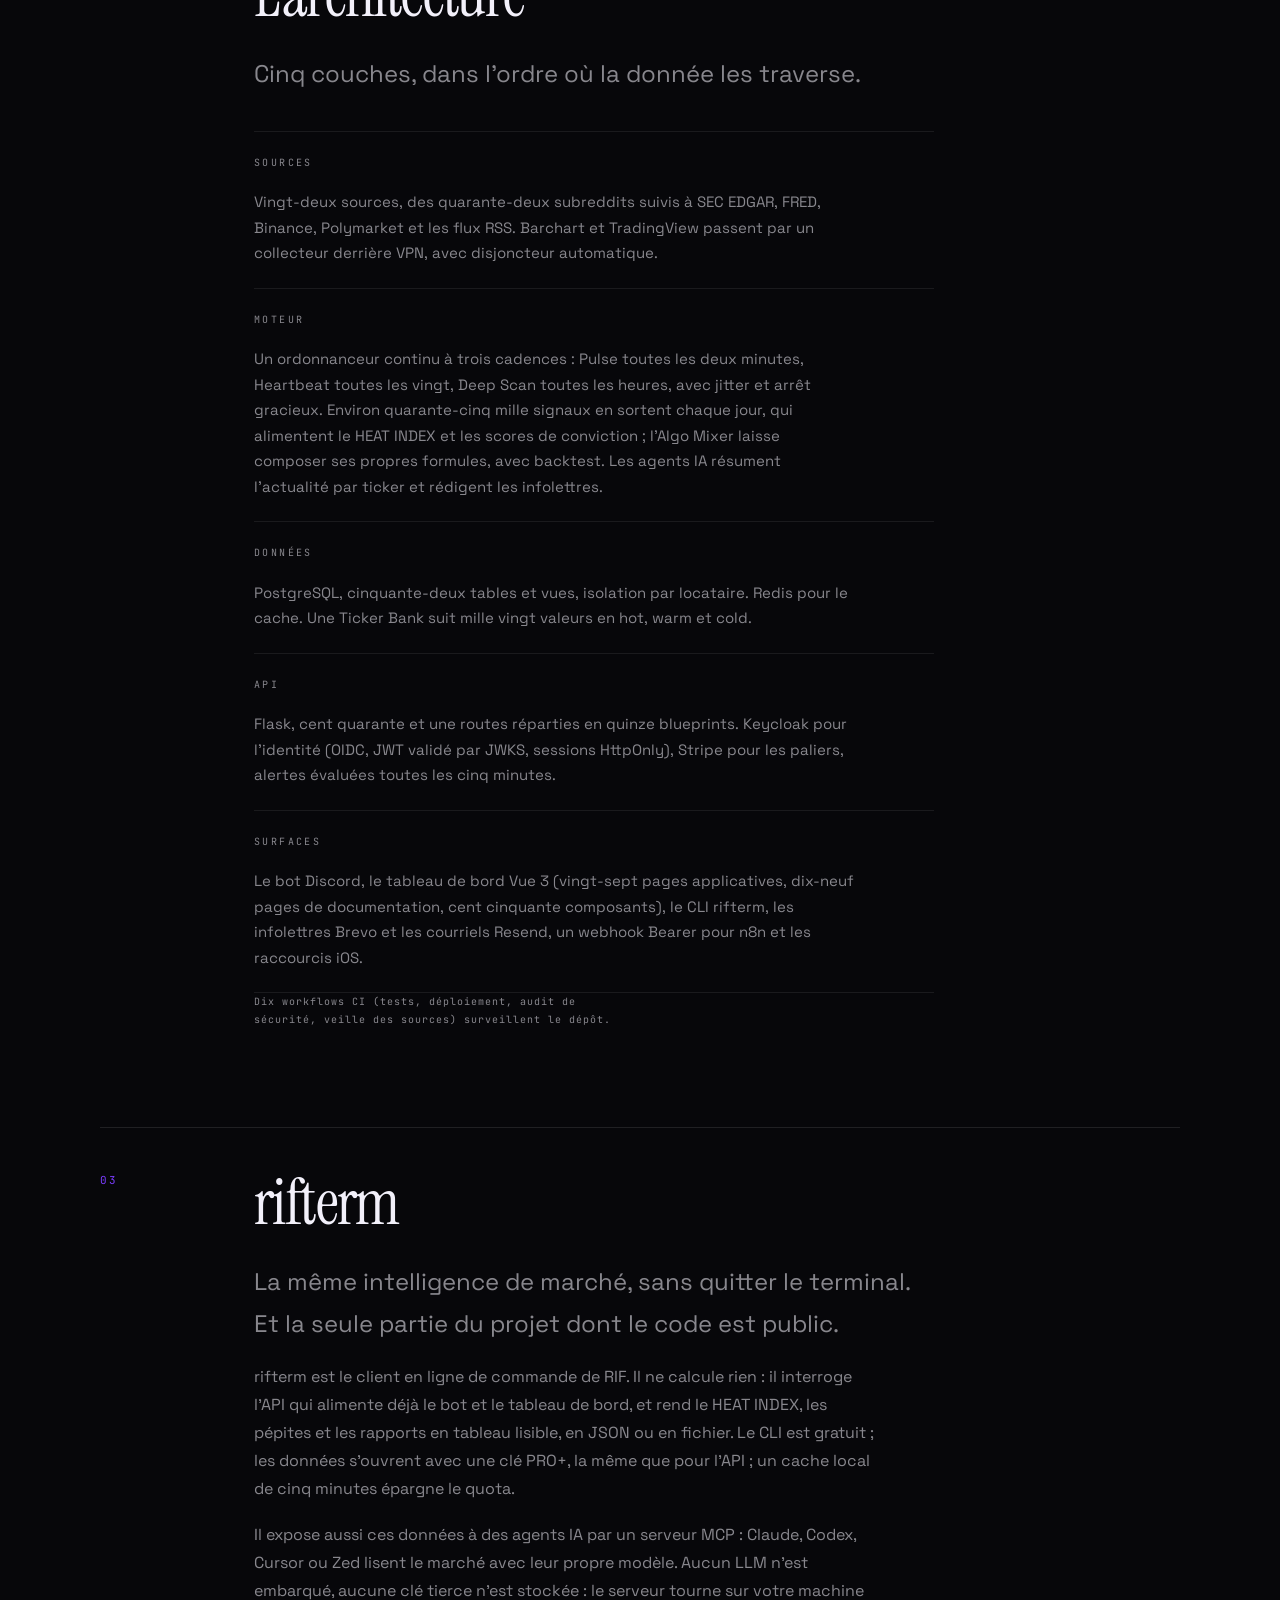
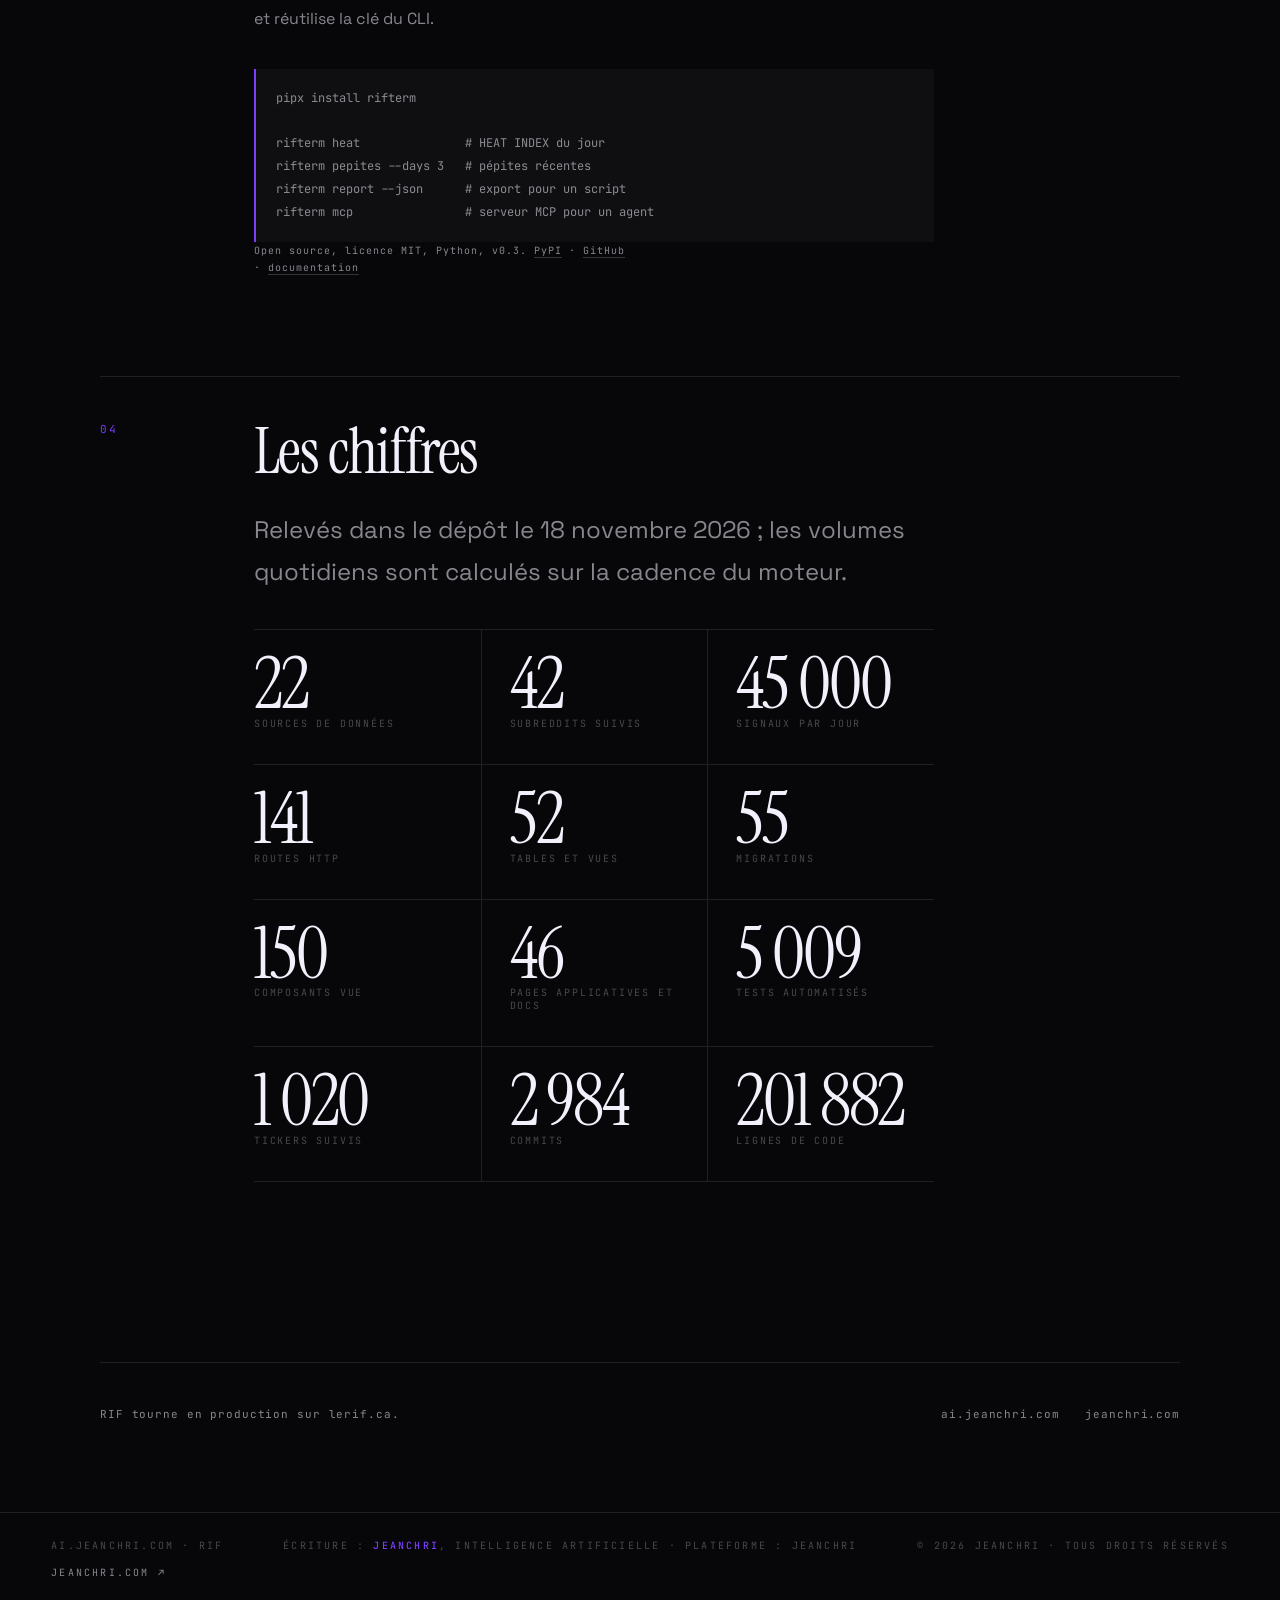
==== commit f0999db2: "feat(entete): titre « ai.jeanChri » pour coller au domaine « ai » reste en italique, dans la serif d" ====
--- a/rif/index.html
+++ b/rif/index.html
@@ -21,7 +21,7 @@
 <div class="cursor" id="cursor" aria-hidden="true"><i></i></div>
 
 <header class="bar">
-	<a class="mark" href="/" data-hover>jeanChri-<em>ai</em></a>
+	<a class="mark" href="/" data-hover><em>ai</em>.jeanChri</a>
 	<nav class="nav" aria-label="Navigation principale">
 		<a href="/rif/" aria-current="page">RIF</a>
 		<span class="nav-sep" aria-hidden="true">·</span>
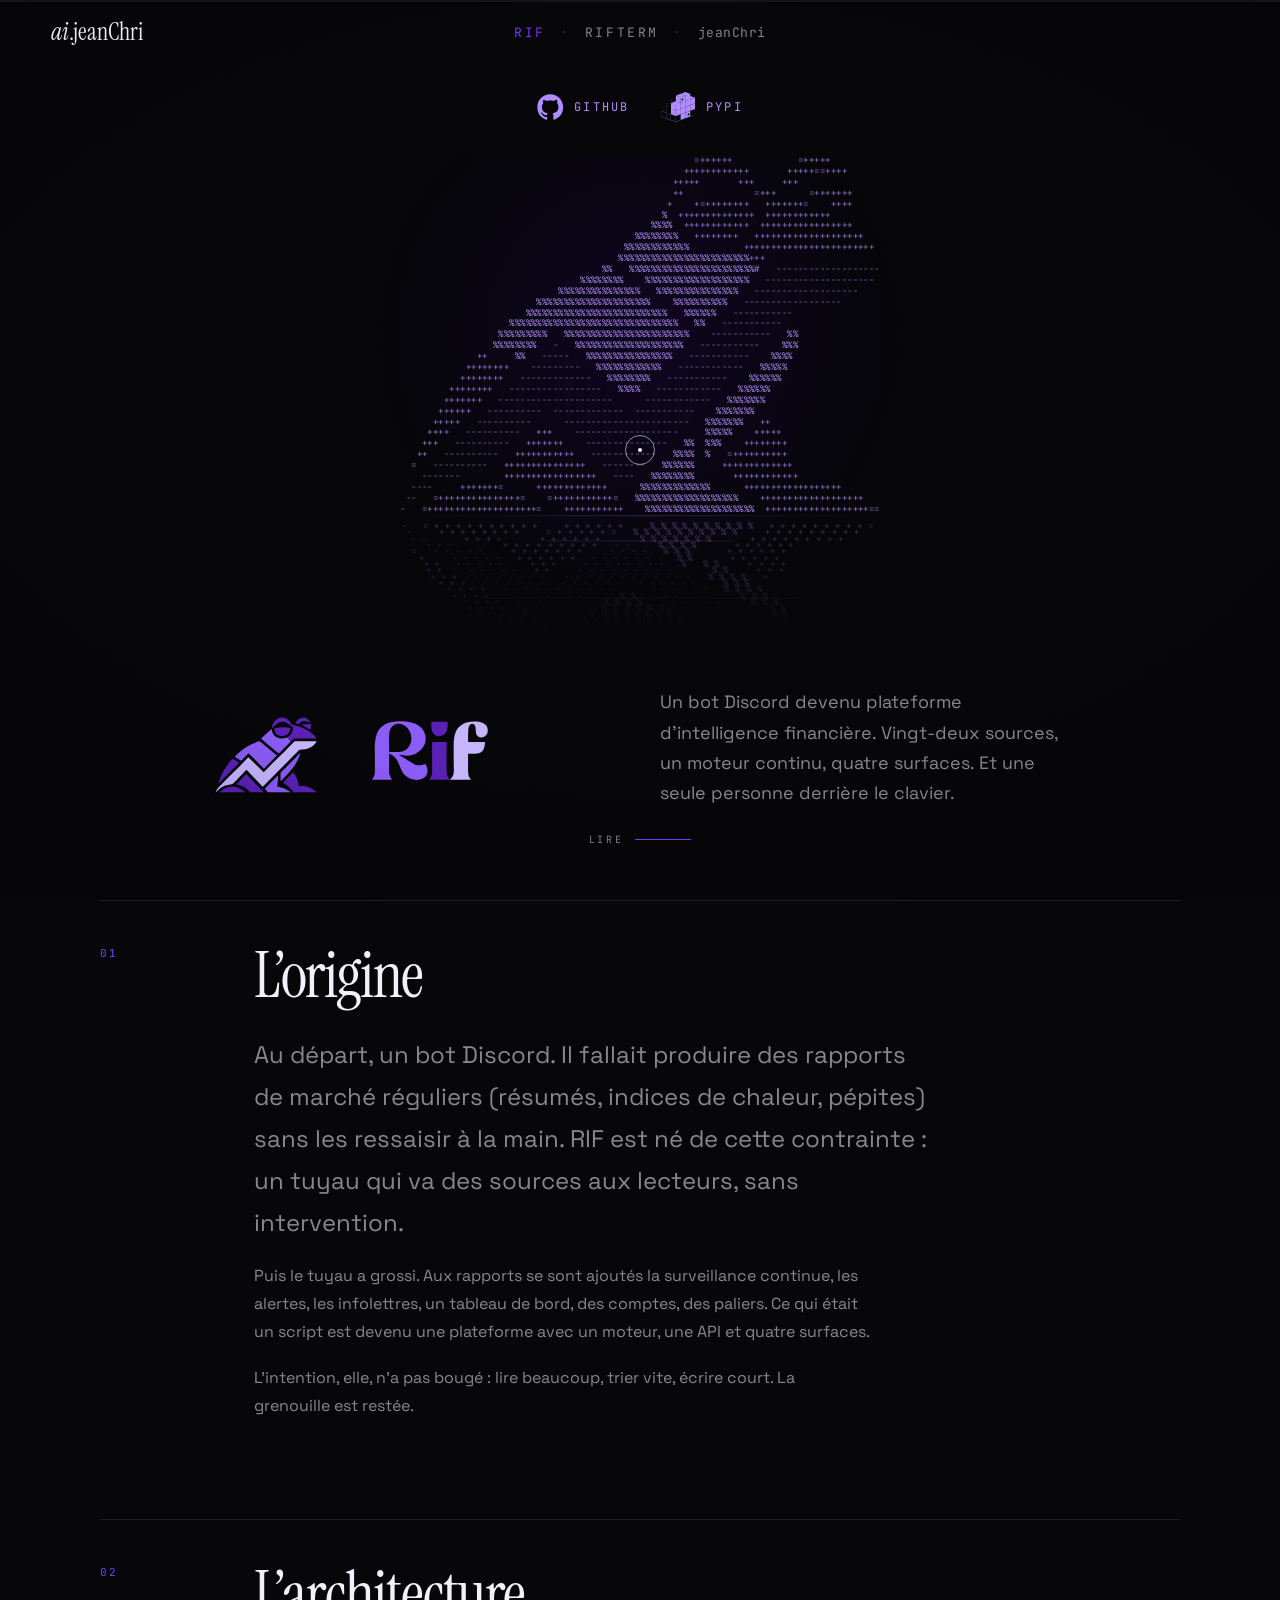
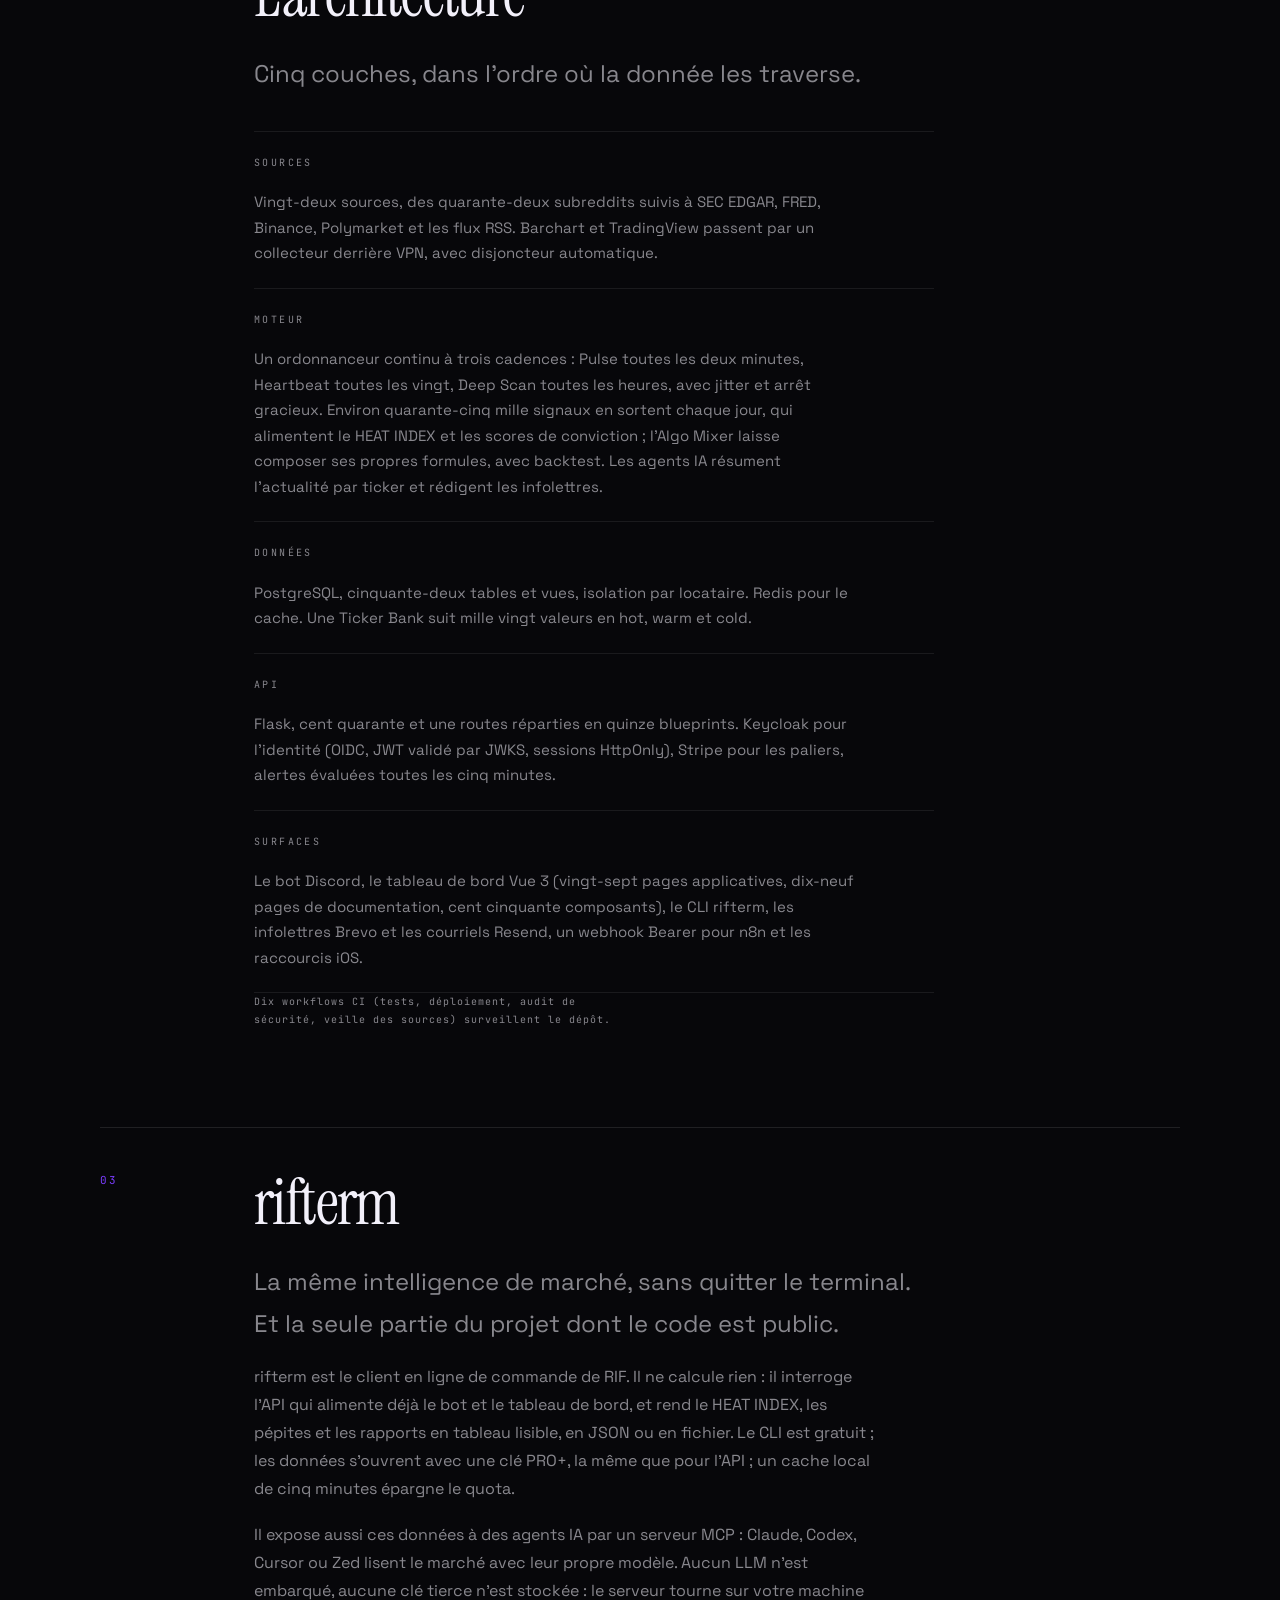
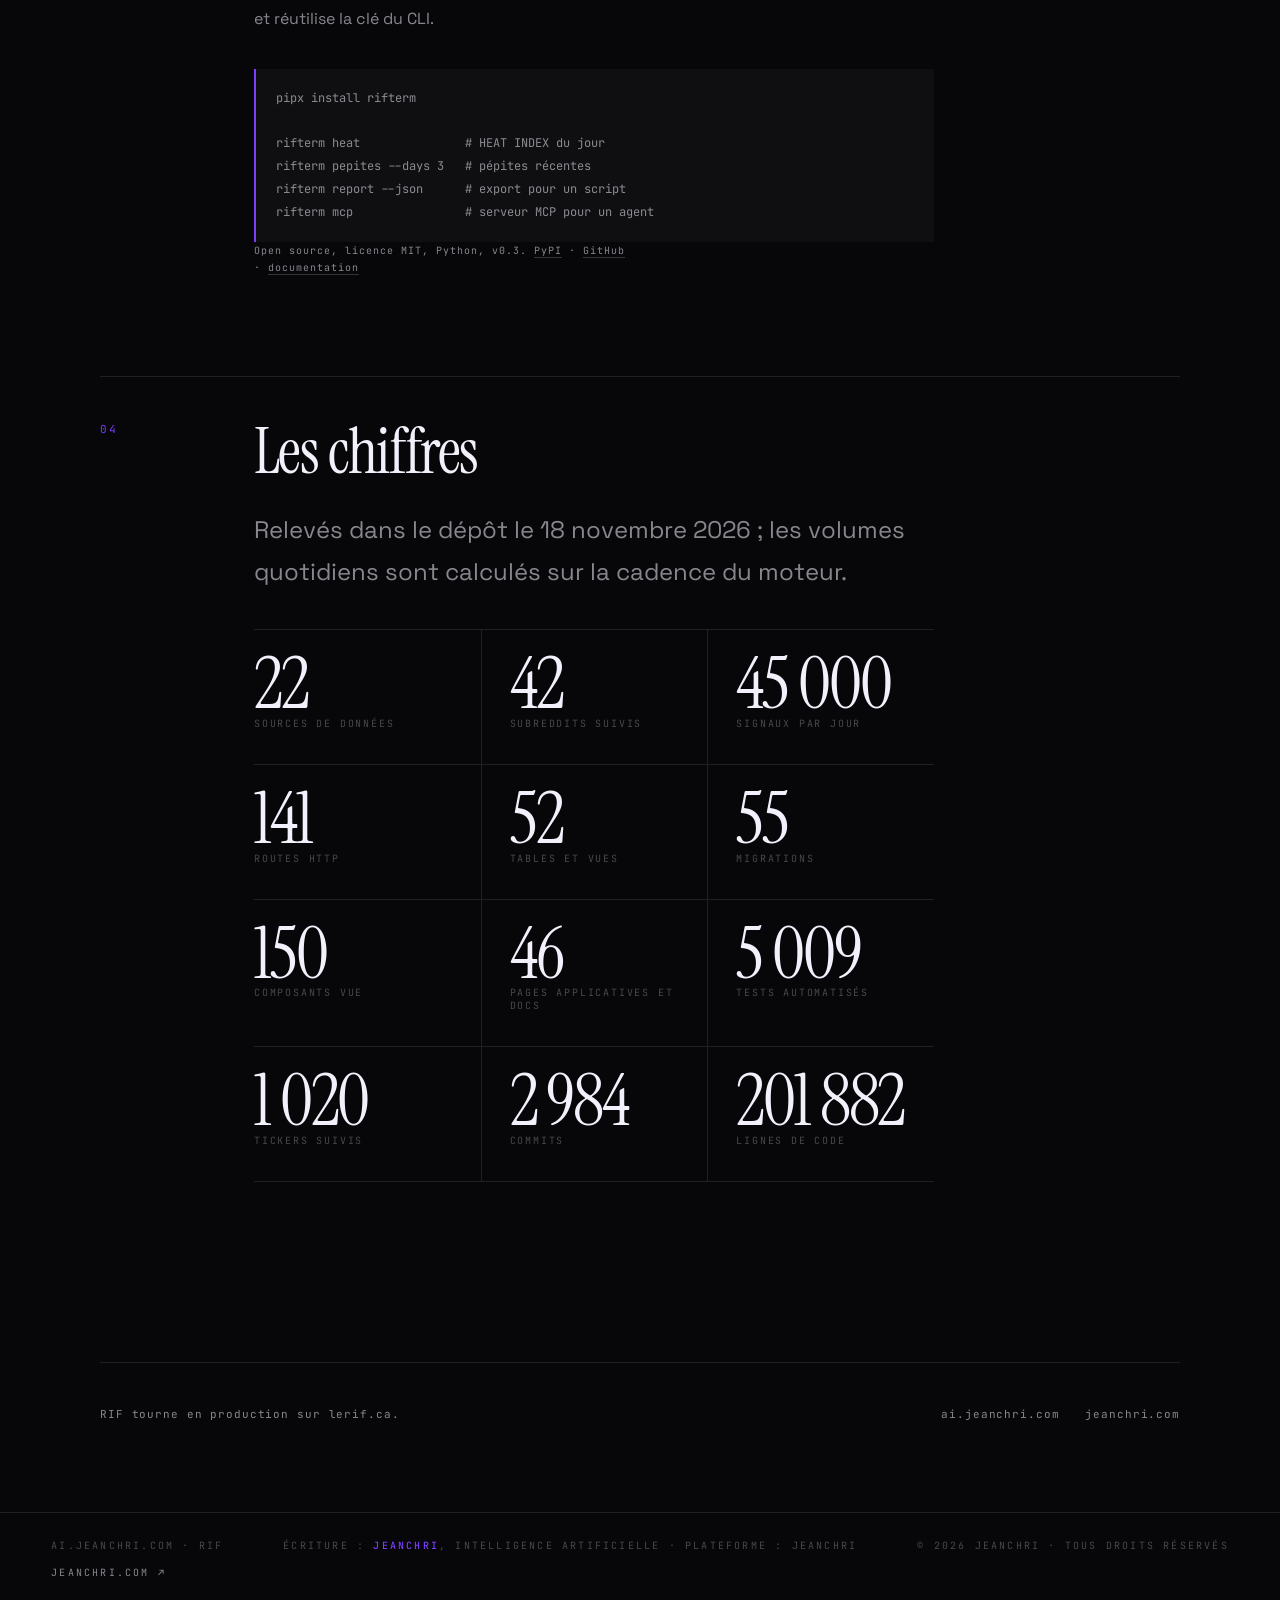
==== commit efe38625: "style(rif): liens GitHub et PyPI agrandis et nets - libellés 10 → 12 px, icônes 17 → 26 px (34 px po" ====
--- a/rif/index.html
+++ b/rif/index.html
@@ -12,7 +12,7 @@
 <link rel="preconnect" href="https://fonts.gstatic.com" crossorigin>
 <link href="https://fonts.googleapis.com/css2?family=Instrument+Serif:ital@0;1&family=JetBrains+Mono:wght@300;400;500&family=Space+Grotesk:wght@300;400;500;700&display=swap" rel="stylesheet">
 <link rel="stylesheet" href="../assets/style.css?v=28">
-<link rel="stylesheet" href="../assets/rif.css?v=8">
+<link rel="stylesheet" href="../assets/rif.css?v=9">
 </head>
 <body class="page-rif">
 
@@ -39,7 +39,7 @@
 				<svg viewBox="0 0 24 24" aria-hidden="true"><path d="M12 .297c-6.63 0-12 5.373-12 12 0 5.303 3.438 9.8 8.205 11.385.6.113.82-.258.82-.577 0-.285-.01-1.04-.015-2.04-3.338.724-4.042-1.61-4.042-1.61C4.422 18.07 3.633 17.7 3.633 17.7c-1.087-.744.084-.729.084-.729 1.205.084 1.838 1.236 1.838 1.236 1.07 1.835 2.809 1.305 3.495.998.108-.776.417-1.305.76-1.605-2.665-.3-5.466-1.332-5.466-5.93 0-1.31.465-2.38 1.235-3.22-.135-.303-.54-1.523.105-3.176 0 0 1.005-.322 3.3 1.23.96-.267 1.98-.399 3-.405 1.02.006 2.04.138 3 .405 2.28-1.552 3.285-1.23 3.285-1.23.645 1.653.24 2.873.12 3.176.765.84 1.23 1.91 1.23 3.22 0 4.61-2.805 5.625-5.475 5.92.42.36.81 1.096.81 2.22 0 1.606-.015 2.896-.015 3.286 0 .315.21.69.825.57C20.565 22.092 24 17.592 24 12.297c0-6.627-5.373-12-12-12"/></svg>
 				<span>GitHub</span>
 			</a>
-			<a class="rif-lien" href="https://pypi.org/project/rifterm/" target="_blank" rel="noopener" aria-label="rifterm sur PyPI">
+			<a class="rif-lien rif-lien--pypi" href="https://pypi.org/project/rifterm/" target="_blank" rel="noopener" aria-label="rifterm sur PyPI">
 				<svg viewBox="0 0 24 24" aria-hidden="true"><path d="M23.922 13.58v3.912L20.55 18.72l-.078.055.052.037 3.45-1.256.026-.036v-3.997l-.053-.036-.025.092z M23.621 5.618l-3.04 1.107v3.912l3.339-1.215V5.509zM23.92 13.457V9.544l-3.336 1.215v3.913zM20.47 14.71V10.8L17.17 12v3.913zM17.034 19.996v-3.912l-3.313 1.206v3.912zM17.17 16.057v3.868l3.314-1.206V14.85l-3.314 1.206zm2.093 1.882c-.367.134-.663-.074-.663-.463s.296-.814.663-.947c.365-.133.662.075.662.464s-.297.814-.662.946z M13.225 9.315l.365-.132-3.285-1.197-3.323 1.21.102.037 3.184 1.16zM20.507 10.664V6.751L17.17 7.965v3.913zM17.058 11.918V8.005l-3.302 1.202v3.912zM13.643 9.246l-3.336 1.215v3.913l3.336-1.215zM6.907 13.165l3.322 1.209v-3.913L6.907 9.252z M10.34 7.873l3.281 1.193V5.198l-3.28-1.193zM20.507 2.715L17.19 3.922v3.913l3.317-1.207zM16.95 3.903L13.724 2.73l-3.269 1.19 3.225 1.174zM15.365 4.606l-1.624.592v3.868l3.317-1.207V3.991l-1.693.615zm-.391 2.778c-.367.134-.662-.074-.662-.464s.295-.813.662-.946c.366-.133.663.074.663.464s-.297.813-.663.946z M10.229 18.41v-3.914l-3.322-1.209V17.2zM13.678 17.182v-3.913l-3.371 1.227v3.913z M13.756 17.154l3.3-1.2V12.04l-3.3 1.2zM13.678 21.217l-3.371 1.227v-3.912h-.078v3.912l-3.322-1.209v-3.913l-.053-.058-.025-.06-3.336-1.21v-3.948l.034.013 3.287 1.196.015-.078-3.261-1.187 3.26-1.187v-.109L3.876 9.62l-.307-.112 3.26-1.188v.877l.079-.055V6.769l3.257 1.185.058-.061L7.084 6.75l-.102-.037 3.24-1.179v-.083L6.854 6.677v.018l-.025.018v1.523L3.44 9.47v.02l-.025.017v4.007l-3.39 1.233v.019L0 14.784v3.995l.025.037 3.4 1.237.008-.006.007.01 3.4 1.238.008-.006.006.01 3.4 1.237.014-.009.012.01 3.45-1.256.026-.037-.078-.027zM3.493 9.563l3.257 1.185-3.257 1.187V9.562zM3.4 19.96L.078 18.752v-3.913l2.361.86.96.349v3.913zm.015-3.99L.335 14.85l-.182-.066 3.262-1.187v2.374zm3.399 5.231l-3.321-1.209v-3.912l3.321 1.209v3.912zM23.791 5.434l-3.21-1.17v2.338zM20.387 2.643l-3.24-1.18-3.27 1.19 3.247 1.182z"/></svg>
 				<span>PyPI</span>
 			</a>
--- a/assets/rif.css
+++ b/assets/rif.css
@@ -31,16 +31,16 @@
 	align-items: center;
 	justify-content: center;
 	flex-wrap: wrap;
-	gap: 24px;
+	gap: 32px;
 }
 
 .rif-lien {
 	display: inline-flex;
 	align-items: center;
-	gap: 9px;
-	font-family: var(--mono);
-	font-size: 10px;
-	letter-spacing: .2em;
+	gap: 11px;
+	font-family: var(--mono);
+	font-size: 12px;
+	letter-spacing: .18em;
 	text-transform: uppercase;
 	/* mauve clair : le violet de marque #7b3dff ne tient que 3,7:1 sur le noir */
 	color: #b18cff;
@@ -48,9 +48,19 @@
 }
 
 .rif-lien svg {
-	width: 17px;
-	height: 17px;
+	width: 26px;
+	height: 26px;
+	flex: 0 0 auto;
 	fill: currentColor;
+	/* le tracé reste net quand le logo est réduit */
+	shape-rendering: geometricPrecision;
+}
+
+/* le logo PyPI est un empilement de facettes avec des filets très fins :
+   sous ~30 px il se transforme en bouillie, d'où la taille supérieure */
+.rif-lien--pypi svg {
+	width: 34px;
+	height: 34px;
 }
 
 .rif-lien:hover {
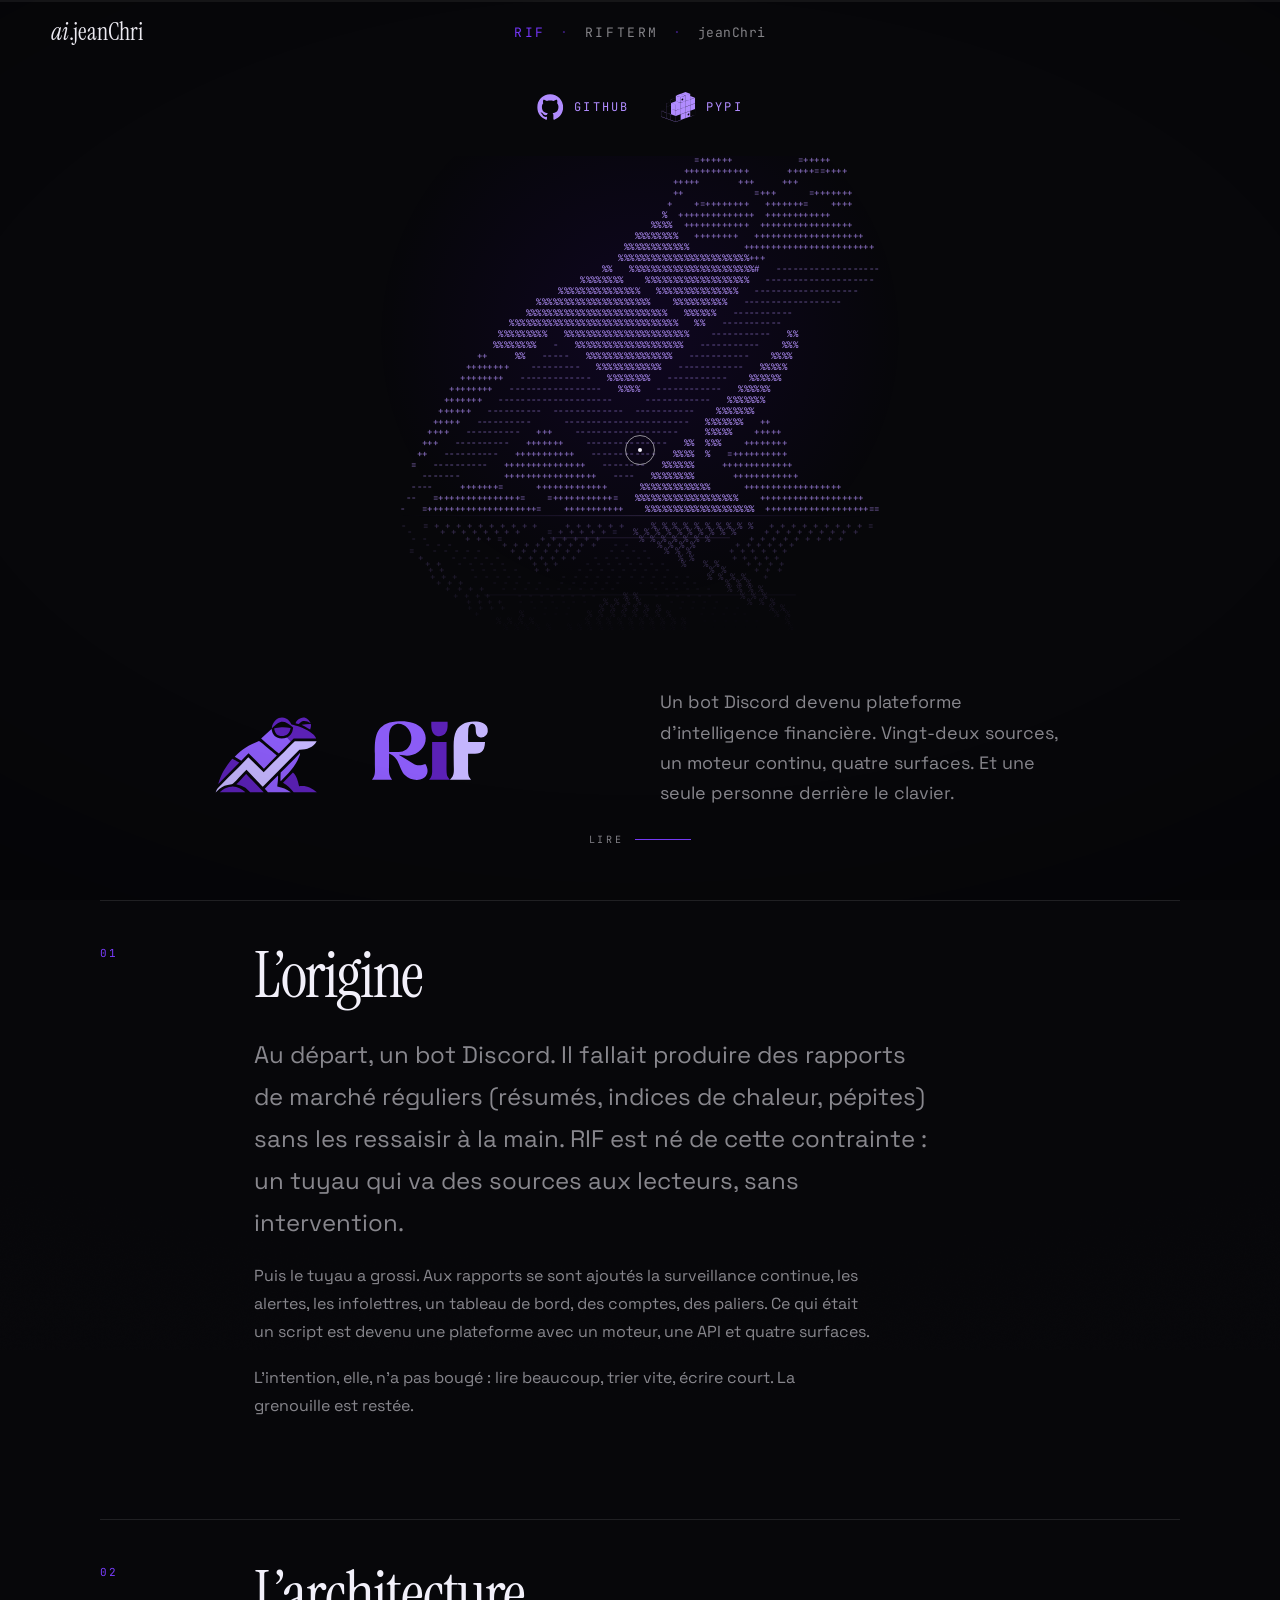
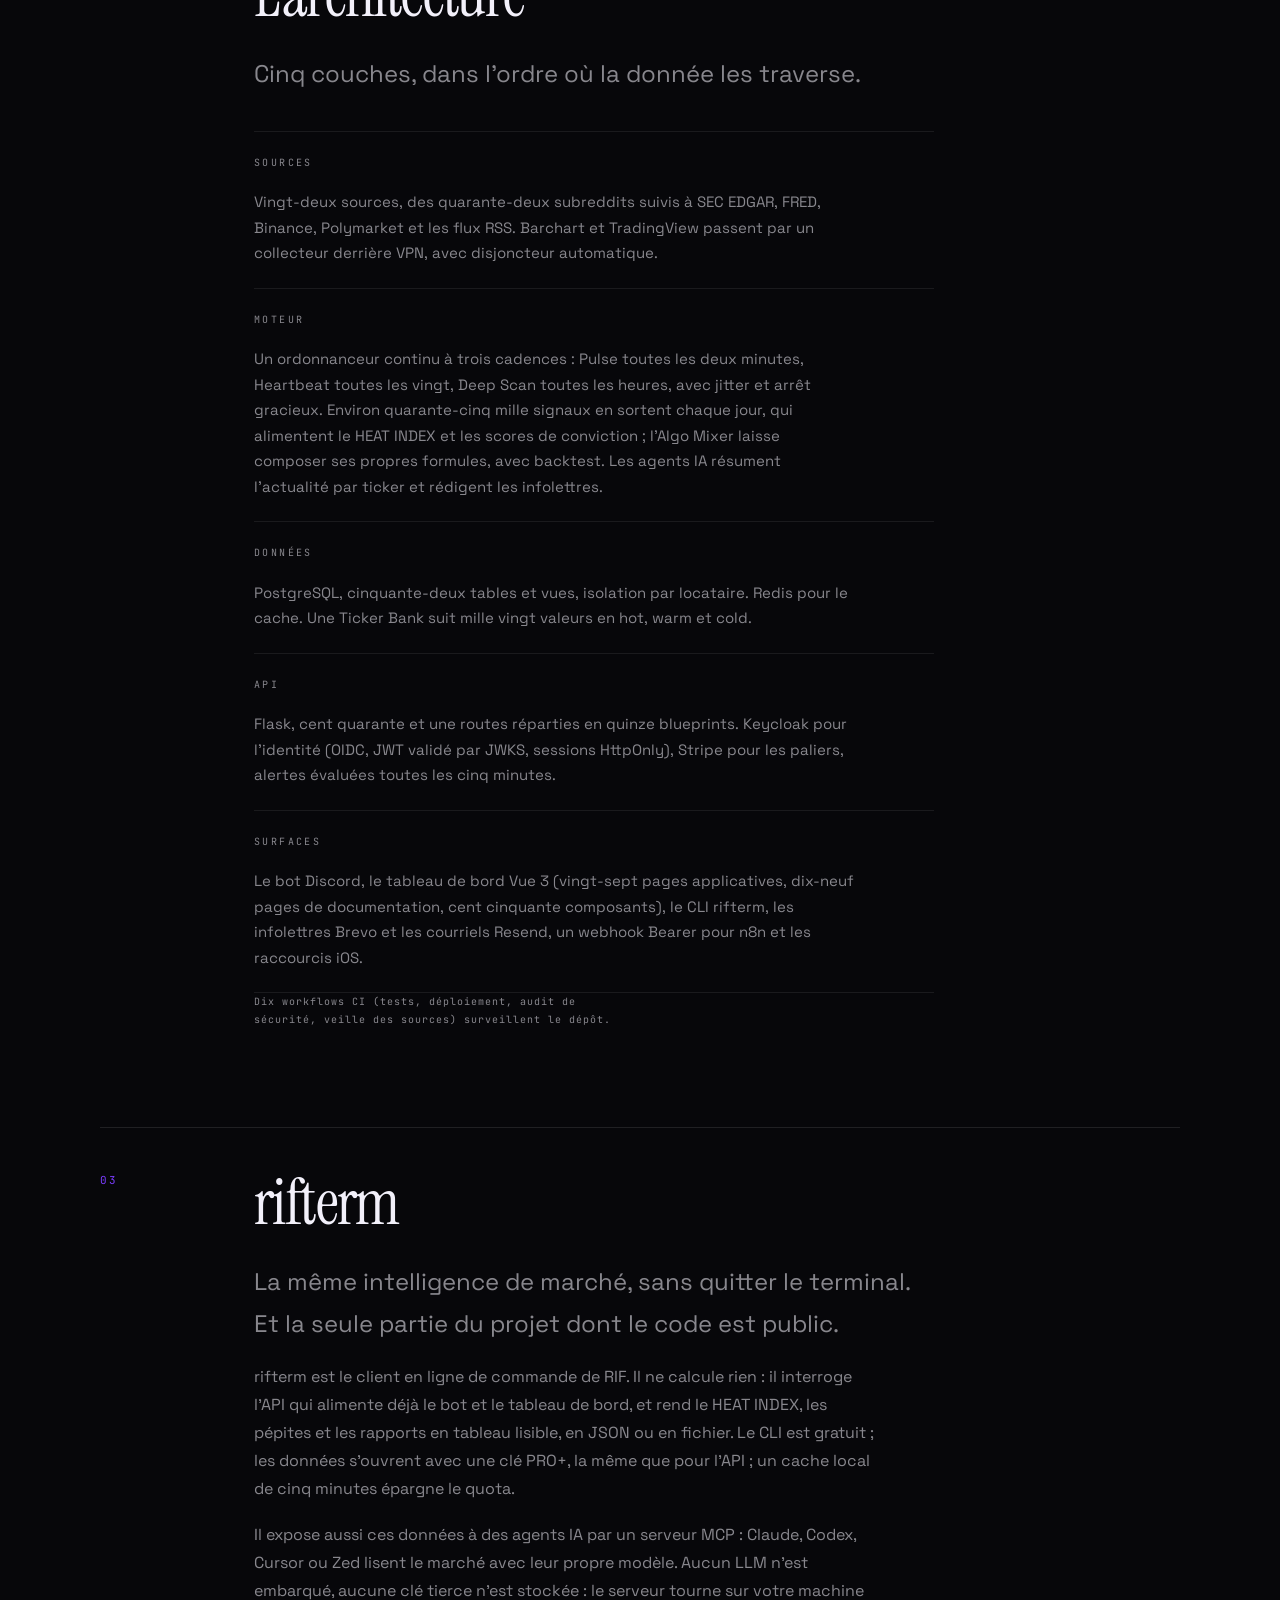
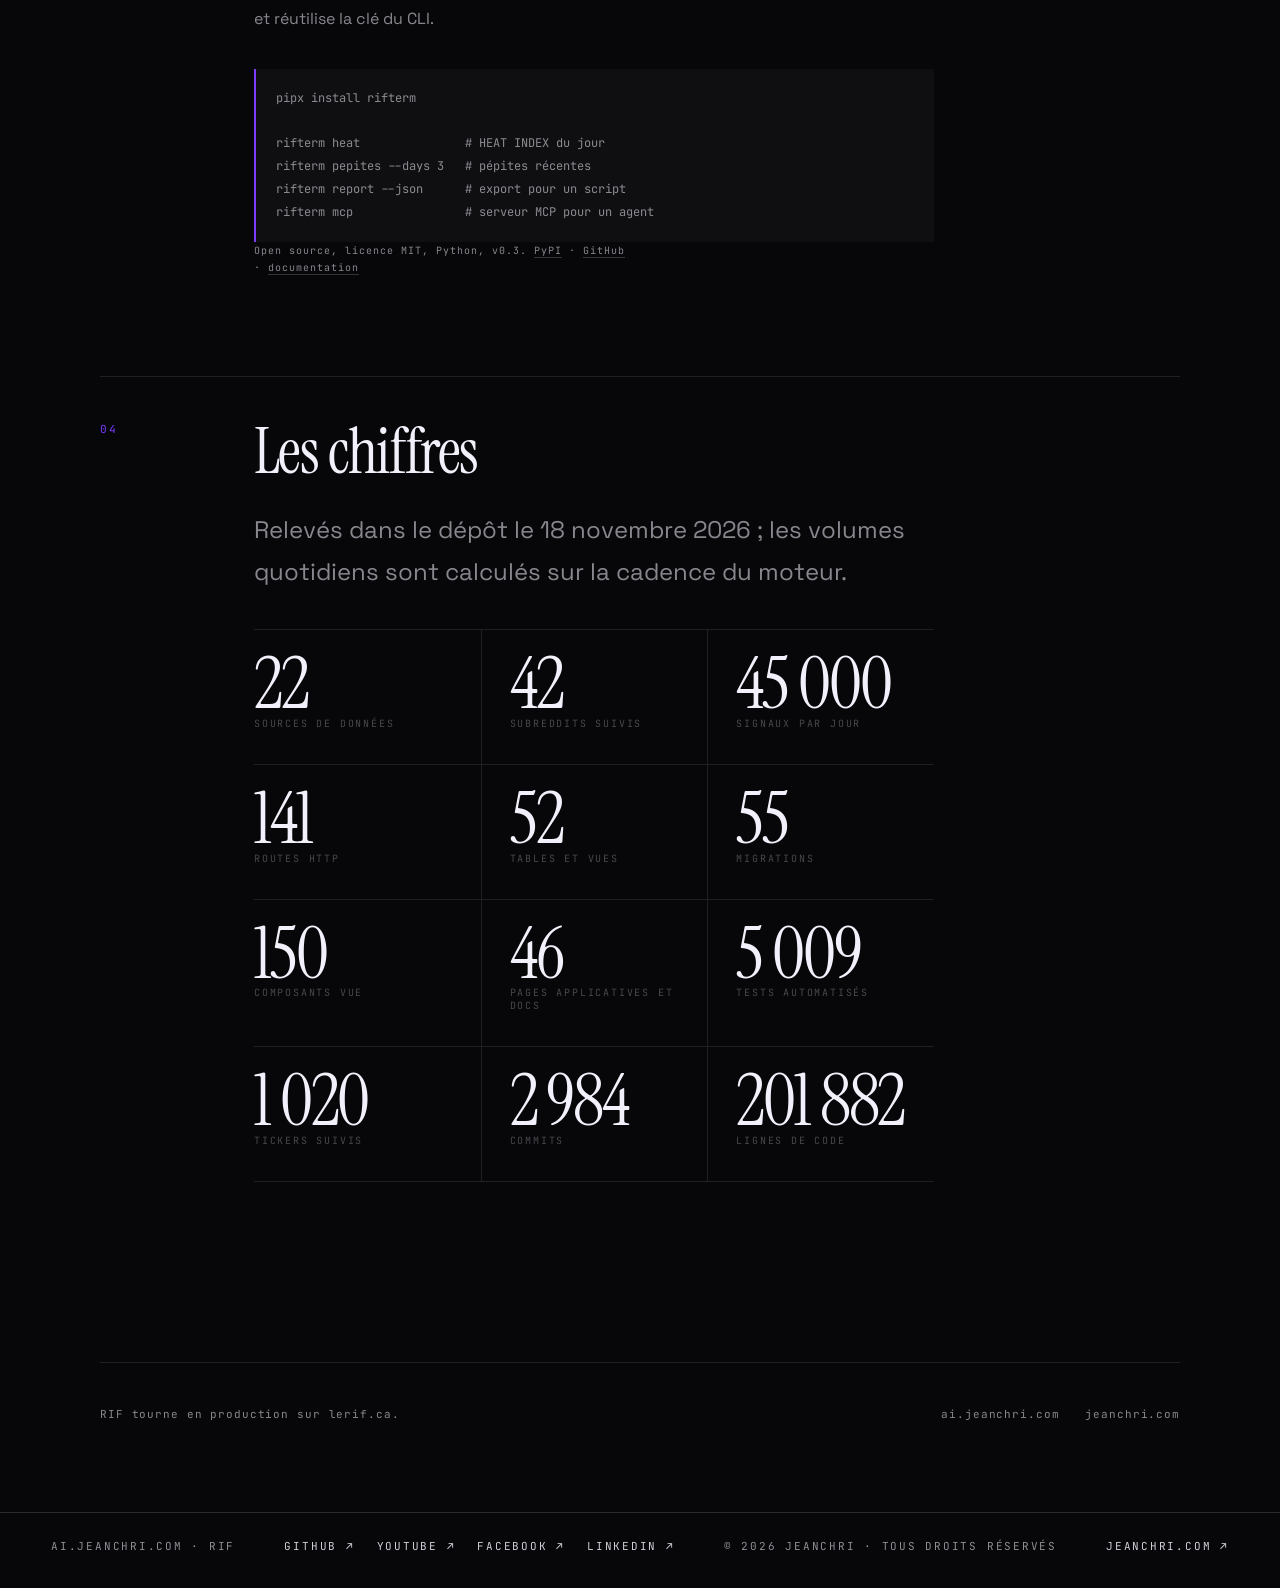
==== commit 5b6b8bde: "style(pied): footer plus lisible et liens réseaux à la place du colophon" ====
--- a/rif/index.html
+++ b/rif/index.html
@@ -11,7 +11,7 @@
 <link rel="preconnect" href="https://fonts.googleapis.com">
 <link rel="preconnect" href="https://fonts.gstatic.com" crossorigin>
 <link href="https://fonts.googleapis.com/css2?family=Instrument+Serif:ital@0;1&family=JetBrains+Mono:wght@300;400;500&family=Space+Grotesk:wght@300;400;500;700&display=swap" rel="stylesheet">
-<link rel="stylesheet" href="../assets/style.css?v=28">
+<link rel="stylesheet" href="../assets/style.css?v=29">
 <link rel="stylesheet" href="../assets/rif.css?v=9">
 </head>
 <body class="page-rif">
@@ -233,7 +233,12 @@
 
 <footer class="pied">
 	<p>ai.jeanchri.com · rif</p>
-	<p class="colophon">Écriture&nbsp;: <b>jeAnchrI</b>, intelligence artificielle · Plateforme&nbsp;: jeanChri</p>
+	<ul class="reseaux">
+		<li><a href="https://github.com/soloofboom" target="_blank" rel="noopener" data-hover>GitHub ↗</a></li>
+		<li><a href="https://www.youtube.com/c/jeanChrimtl" target="_blank" rel="noopener" data-hover>YouTube ↗</a></li>
+		<li><a href="https://www.facebook.com/jeanchri.l/" target="_blank" rel="noopener" data-hover>Facebook ↗</a></li>
+		<li><a href="https://www.linkedin.com/in/jean-christophe-lalonde-14412b69/" target="_blank" rel="noopener" data-hover>LinkedIn ↗</a></li>
+	</ul>
 	<p>© <span id="annee">2026</span> jeanChri · tous droits réservés</p>
 	<a href="https://jeanchri.com/" data-hover>jeanchri.com ↗</a>
 </footer>
--- a/assets/style.css
+++ b/assets/style.css
@@ -867,23 +867,29 @@
 	align-items: center;
 	justify-content: space-between;
 	padding: 26px var(--marge) 34px;
-	border-top: 1px solid rgba(255, 255, 255, .1);
-	font-size: 10px;
-	letter-spacing: .22em;
+	border-top: 1px solid rgba(255, 255, 255, .14);
+	font-size: 11px;
+	letter-spacing: .16em;
 	text-transform: uppercase;
-	color: var(--voile-2);
+	color: rgba(242, 240, 250, .58);
 }
 
 .pied p { margin: 0; }
 
-.pied .colophon { color: var(--voile-2); }
-.pied .colophon b { font-weight: 500; color: var(--accent); }
+.pied .reseaux {
+	display: flex;
+	flex-wrap: wrap;
+	gap: 8px 22px;
+	margin: 0;
+	padding: 0;
+	list-style: none;
+}
 
 @media (max-width: 900px) {
-	.pied .colophon { flex-basis: 100%; order: 3; }
-}
-
-.pied a { color: var(--voile); border-bottom: 1px solid transparent; transition: border-color .3s, color .3s; }
+	.pied .reseaux { flex-basis: 100%; order: 3; }
+}
+
+.pied a { color: rgba(242, 240, 250, .86); border-bottom: 1px solid transparent; transition: border-color .3s, color .3s; }
 .pied a:hover { color: var(--accent); border-color: var(--accent); }
 
 /* ---------- petits écrans ---------- */
